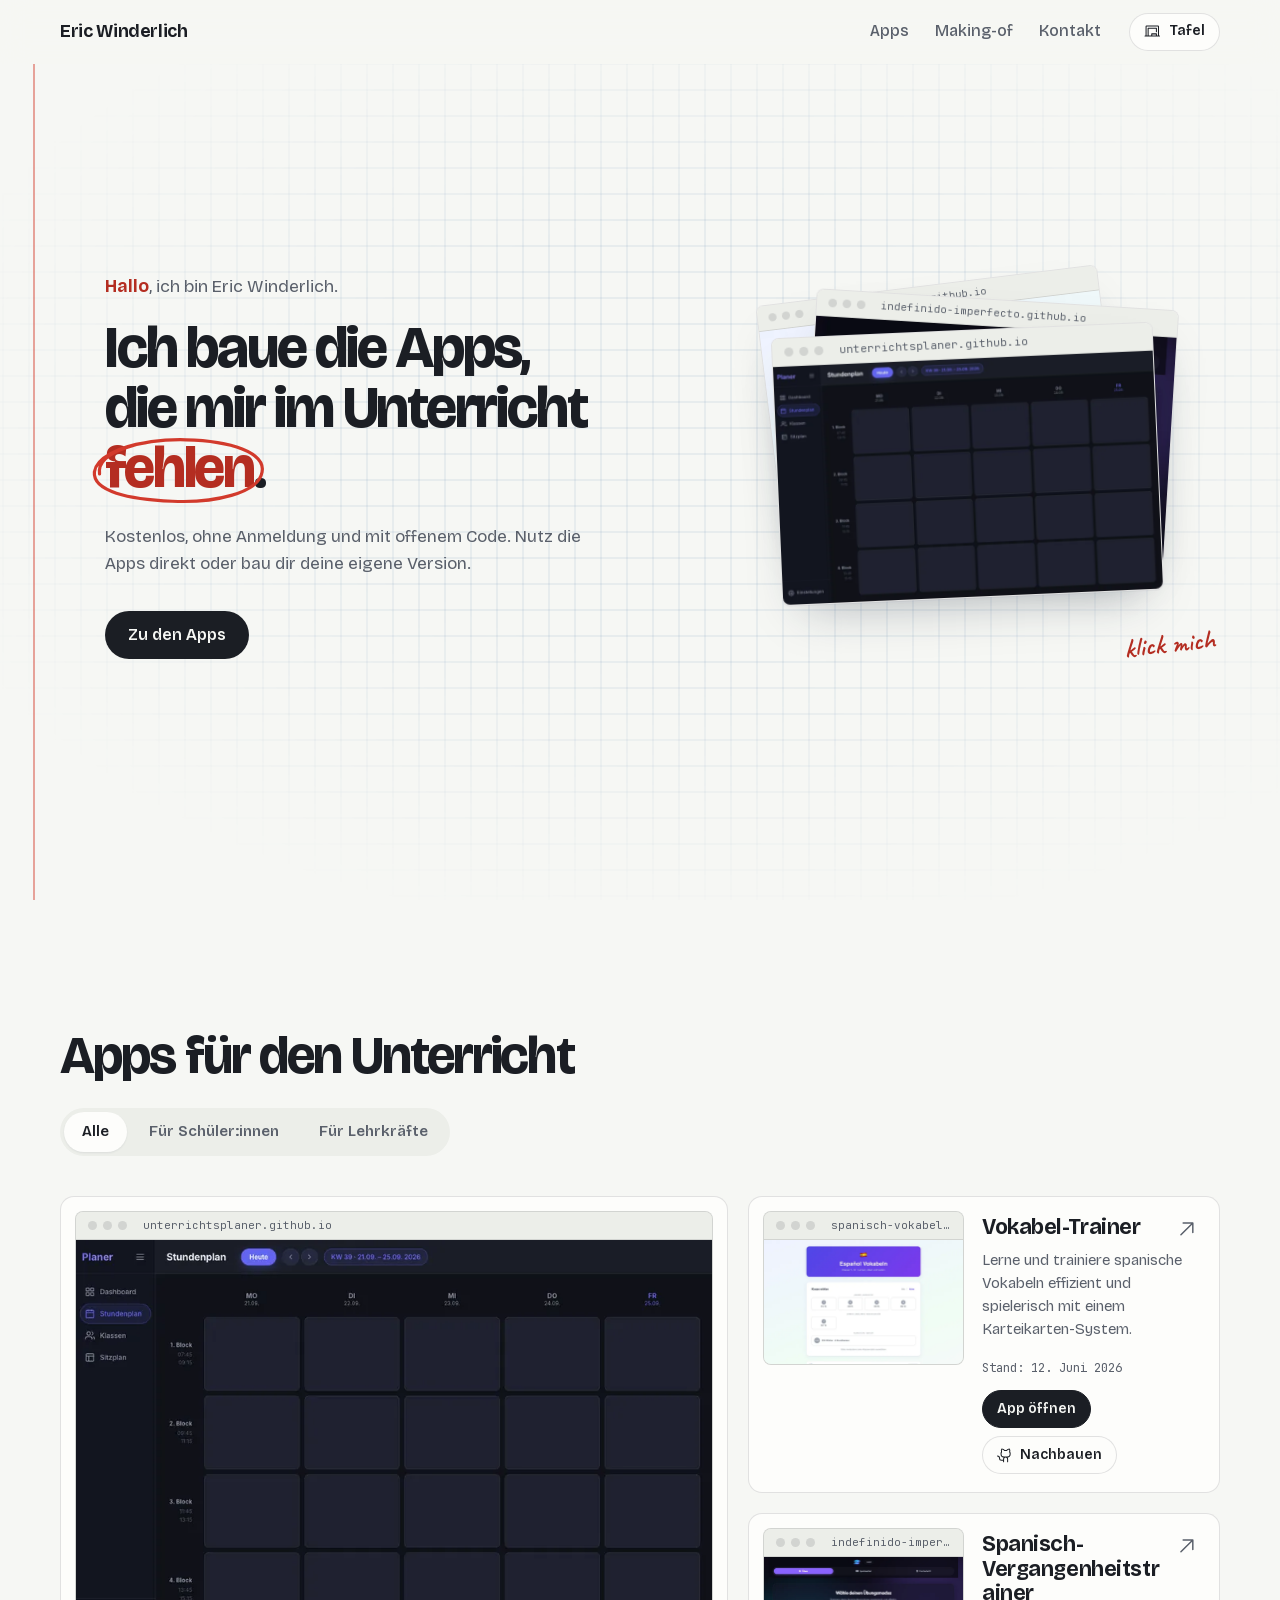
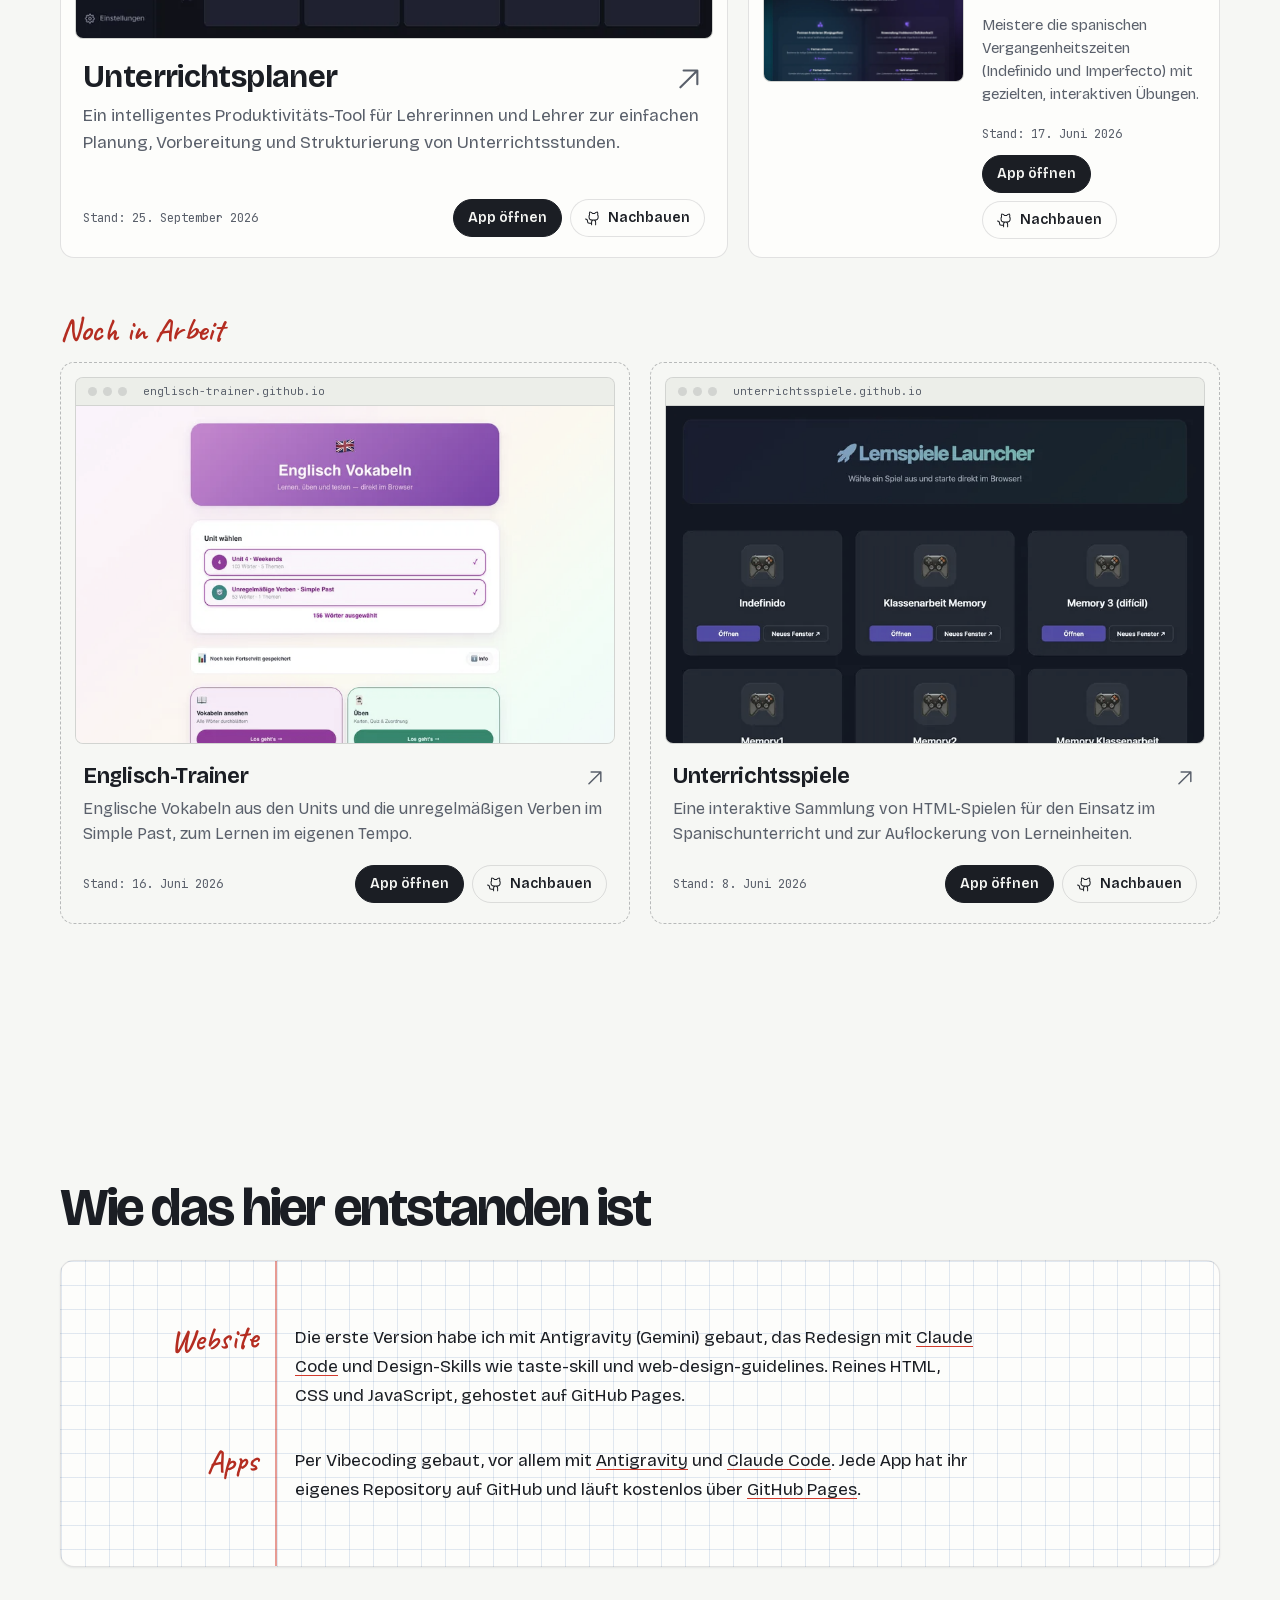
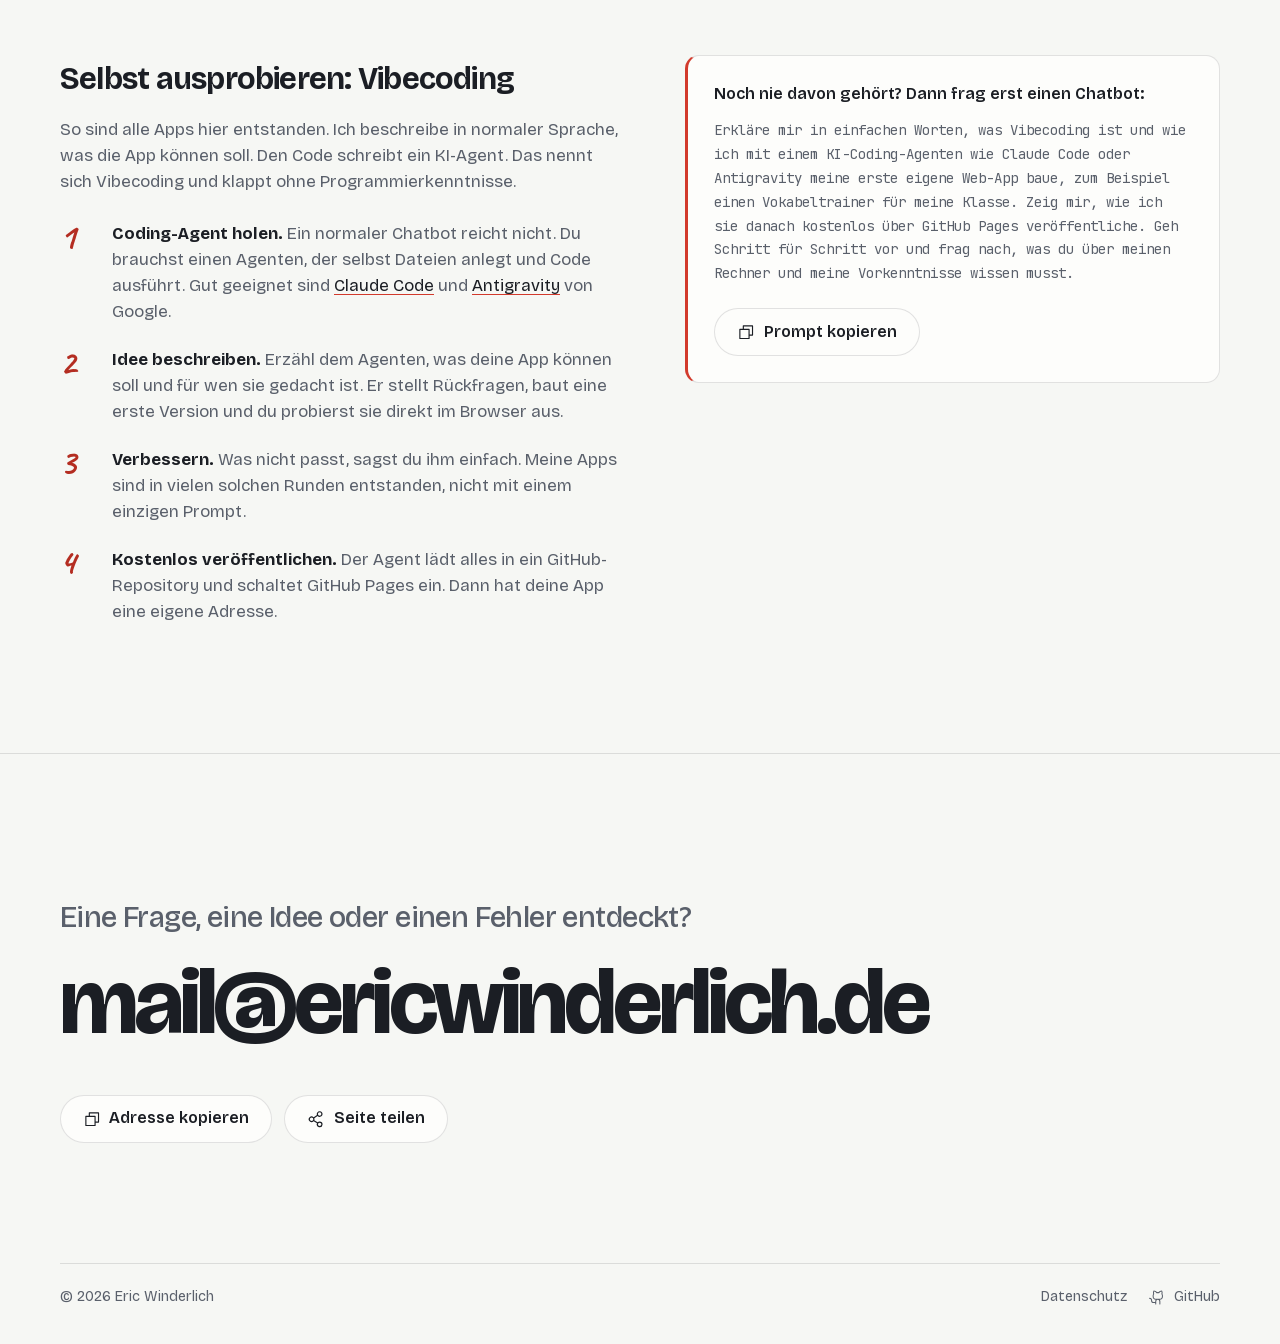
==== index.html @ 9c202d3d "Texte: Korrekturlesen aller Seiten (Bezüge, Satzbau, Präpositionen) Co-Authored-By: Claude Opus 5.5 " ====
<!DOCTYPE html>
<html lang="de">
<head>
  <meta charset="UTF-8">
  <meta name="viewport" content="width=device-width, initial-scale=1.0">
  <title>Eric Winderlich | Apps für den Unterricht</title>
  <meta name="description" content="Lern-Apps für Spanisch und Englisch sowie ein Unterrichtsplaner für Lehrkräfte. Kostenlos und Open Source.">
  <meta name="theme-color" content="#f6f7f4">
  <meta property="og:type" content="website">
  <meta property="og:url" content="https://www.ericwinderlich.de/">
  <meta property="og:title" content="Eric Winderlich | Apps für den Unterricht">
  <meta property="og:description" content="Lern-Apps für Spanisch und Englisch sowie ein Unterrichtsplaner für Lehrkräfte. Kostenlos und Open Source.">
  <meta property="og:image" content="https://www.ericwinderlich.de/img/og.png">
  <link rel="icon" href="/img/favicon.svg" type="image/svg+xml">

  <link rel="preload" href="/fonts/bricolage-grotesque.woff2" as="font" type="font/woff2" crossorigin>
  <link rel="stylesheet" href="/fonts/fonts.css">
  <link rel="stylesheet" href="/style.css?v=51">

  <script>
    // Theme vor dem ersten Rendern setzen, damit nichts aufblitzt
    (function () {
      document.documentElement.classList.add('js');
      var t = null;
      try { t = localStorage.getItem('theme'); } catch (e) {}
      if (t === 'light' || t === 'dark') document.documentElement.dataset.theme = t;
    })();
  </script>
</head>
<body data-page="home">
<svg xmlns="http://www.w3.org/2000/svg" style="display:none" aria-hidden="true">
  <symbol id="i-arrow-up-right" viewBox="0 0 256 256"><path d="M200,64V168a8,8,0,0,1-16,0V83.31L69.66,197.66a8,8,0,0,1-11.32-11.32L172.69,72H88a8,8,0,0,1,0-16H192A8,8,0,0,1,200,64Z"/></symbol>
  <symbol id="i-github-logo" viewBox="0 0 256 256"><path d="M208.31,75.68A59.78,59.78,0,0,0,202.93,28,8,8,0,0,0,196,24a59.75,59.75,0,0,0-48,24H124A59.75,59.75,0,0,0,76,24a8,8,0,0,0-6.93,4,59.78,59.78,0,0,0-5.38,47.68A58.14,58.14,0,0,0,56,104v8a56.06,56.06,0,0,0,48.44,55.47A39.8,39.8,0,0,0,96,192v8H72a24,24,0,0,1-24-24A40,40,0,0,0,8,136a8,8,0,0,0,0,16,24,24,0,0,1,24,24,40,40,0,0,0,40,40H96v16a8,8,0,0,0,16,0V192a24,24,0,0,1,48,0v40a8,8,0,0,0,16,0V192a39.8,39.8,0,0,0-8.44-24.53A56.06,56.06,0,0,0,216,112v-8A58.14,58.14,0,0,0,208.31,75.68ZM200,112a40,40,0,0,1-40,40H112a40,40,0,0,1-40-40v-8a41.74,41.74,0,0,1,6.9-22.48A8,8,0,0,0,80,73.83a43.81,43.81,0,0,1,.79-33.58,43.88,43.88,0,0,1,32.32,20.06A8,8,0,0,0,119.82,64h32.35a8,8,0,0,0,6.74-3.69,43.87,43.87,0,0,1,32.32-20.06A43.81,43.81,0,0,1,192,73.83a8.09,8.09,0,0,0,1,7.65A41.72,41.72,0,0,1,200,104Z"/></symbol>
  <symbol id="i-play" viewBox="0 0 256 256"><path d="M240,128a15.74,15.74,0,0,1-7.6,13.51L88.32,229.65a16,16,0,0,1-16.2.3A15.86,15.86,0,0,1,64,216.13V39.87a15.86,15.86,0,0,1,8.12-13.82,16,16,0,0,1,16.2.3L232.4,114.49A15.74,15.74,0,0,1,240,128Z"/></symbol>
  <symbol id="i-pause" viewBox="0 0 256 256"><path d="M216,48V208a16,16,0,0,1-16,16H160a16,16,0,0,1-16-16V48a16,16,0,0,1,16-16h40A16,16,0,0,1,216,48ZM96,32H56A16,16,0,0,0,40,48V208a16,16,0,0,0,16,16H96a16,16,0,0,0,16-16V48A16,16,0,0,0,96,32Z"/></symbol>
  <symbol id="i-skip-back" viewBox="0 0 256 256"><path d="M208,47.88V208.12a16,16,0,0,1-24.43,13.43L64,146.77V216a8,8,0,0,1-16,0V40a8,8,0,0,1,16,0v69.23L183.57,34.45A15.95,15.95,0,0,1,208,47.88Z"/></symbol>
  <symbol id="i-skip-forward" viewBox="0 0 256 256"><path d="M208,40V216a8,8,0,0,1-16,0V146.77L72.43,221.55A15.95,15.95,0,0,1,48,208.12V47.88A15.95,15.95,0,0,1,72.43,34.45L192,109.23V40a8,8,0,0,1,16,0Z"/></symbol>
  <symbol id="i-spotify-logo" viewBox="0 0 256 256"><path d="M128,24A104,104,0,1,0,232,128,104.11,104.11,0,0,0,128,24Zm0,192a88,88,0,1,1,88-88A88.1,88.1,0,0,1,128,216Zm31.07-46.26a8,8,0,0,1-10.81,3.33,42.79,42.79,0,0,0-40.52,0,8,8,0,0,1-7.48-14.14,59.33,59.33,0,0,1,55.48,0A8,8,0,0,1,159.07,169.74Zm32-56a8,8,0,0,1-10.83,3.29,110.62,110.62,0,0,0-104.46,0,8,8,0,0,1-7.54-14.12,126.67,126.67,0,0,1,119.54,0A8,8,0,0,1,191.06,113.76Zm-16,28a8,8,0,0,1-10.82,3.3,77,77,0,0,0-72.48,0,8,8,0,0,1-7.52-14.12,93,93,0,0,1,87.52,0A8,8,0,0,1,175.06,141.76Z"/></symbol>
  <symbol id="i-music-notes" viewBox="0 0 256 256"><path d="M212.92,17.69a8,8,0,0,0-6.86-1.45l-128,32A8,8,0,0,0,72,56V166.08A36,36,0,1,0,88,196V110.25l112-28v51.83A36,36,0,1,0,216,164V24A8,8,0,0,0,212.92,17.69ZM52,216a20,20,0,1,1,20-20A20,20,0,0,1,52,216ZM88,93.75V62.25l112-28v31.5ZM180,184a20,20,0,1,1,20-20A20,20,0,0,1,180,184Z"/></symbol>
  <symbol id="i-youtube-logo" viewBox="0 0 256 256"><path d="M164.44,121.34l-48-32A8,8,0,0,0,104,96v64a8,8,0,0,0,12.44,6.66l48-32a8,8,0,0,0,0-13.32ZM120,145.05V111l25.58,17ZM234.33,69.52a24,24,0,0,0-14.49-16.4C185.56,39.88,131,40,128,40s-57.56-.12-91.84,13.12a24,24,0,0,0-14.49,16.4C19.08,79.5,16,97.74,16,128s3.08,48.5,5.67,58.48a24,24,0,0,0,14.49,16.41C69,215.56,120.4,216,127.34,216h1.32c6.94,0,58.37-.44,91.18-13.11a24,24,0,0,0,14.49-16.41c2.59-10,5.67-28.22,5.67-58.48S236.92,79.5,234.33,69.52Zm-15.49,113a8,8,0,0,1-4.77,5.49c-31.65,12.22-85.48,12-86,12H128c-.54,0-54.33.2-86-12a8,8,0,0,1-4.77-5.49C34.8,173.39,32,156.57,32,128s2.8-45.39,5.16-54.47A8,8,0,0,1,41.93,68c30.52-11.79,81.66-12,85.85-12h.27c.54,0,54.38-.18,86,12a8,8,0,0,1,4.77,5.49C221.2,82.61,224,99.43,224,128S221.2,173.39,218.84,182.47Z"/></symbol>
  <symbol id="i-copy" viewBox="0 0 256 256"><path d="M216,32H88a8,8,0,0,0-8,8V80H40a8,8,0,0,0-8,8V216a8,8,0,0,0,8,8H168a8,8,0,0,0,8-8V176h40a8,8,0,0,0,8-8V40A8,8,0,0,0,216,32ZM160,208H48V96H160Zm48-48H176V88a8,8,0,0,0-8-8H96V48H208Z"/></symbol>
  <symbol id="i-share-network" viewBox="0 0 256 256"><path d="M176,160a39.89,39.89,0,0,0-28.62,12.09l-46.1-29.63a39.8,39.8,0,0,0,0-28.92l46.1-29.63a40,40,0,1,0-8.66-13.45l-46.1,29.63a40,40,0,1,0,0,55.82l46.1,29.63A40,40,0,1,0,176,160Zm0-128a24,24,0,1,1-24,24A24,24,0,0,1,176,32ZM64,152a24,24,0,1,1,24-24A24,24,0,0,1,64,152Zm112,72a24,24,0,1,1,24-24A24,24,0,0,1,176,224Z"/></symbol>
  <symbol id="i-envelope-simple" viewBox="0 0 256 256"><path d="M224,48H32a8,8,0,0,0-8,8V192a16,16,0,0,0,16,16H216a16,16,0,0,0,16-16V56A8,8,0,0,0,224,48ZM203.43,64,128,133.15,52.57,64ZM216,192H40V74.19l82.59,75.71a8,8,0,0,0,10.82,0L216,74.19V192Z"/></symbol>
  <symbol id="i-check" viewBox="0 0 256 256"><path d="M229.66,77.66l-128,128a8,8,0,0,1-11.32,0l-56-56a8,8,0,0,1,11.32-11.32L96,188.69,218.34,66.34a8,8,0,0,1,11.32,11.32Z"/></symbol>
  <symbol id="i-chalkboard" viewBox="0 0 256 256"><path d="M240,192h-8V56a16,16,0,0,0-16-16H40A16,16,0,0,0,24,56V192H16a8,8,0,0,0,0,16H240a8,8,0,0,0,0-16ZM40,56H216V192H200V168a8,8,0,0,0-8-8H120a8,8,0,0,0-8,8v24H72V88H184v48a8,8,0,0,0,16,0V80a8,8,0,0,0-8-8H64a8,8,0,0,0-8,8V192H40ZM184,192H128V176h56Z"/></symbol>
  <symbol id="i-notebook" viewBox="0 0 256 256"><path d="M184,112a8,8,0,0,1-8,8H112a8,8,0,0,1,0-16h64A8,8,0,0,1,184,112Zm-8,24H112a8,8,0,0,0,0,16h64a8,8,0,0,0,0-16Zm48-88V208a16,16,0,0,1-16,16H48a16,16,0,0,1-16-16V48A16,16,0,0,1,48,32H208A16,16,0,0,1,224,48ZM48,208H72V48H48Zm160,0V48H88V208H208Z"/></symbol>
  <symbol id="i-x" viewBox="0 0 256 256"><path d="M205.66,194.34a8,8,0,0,1-11.32,11.32L128,139.31,61.66,205.66a8,8,0,0,1-11.32-11.32L116.69,128,50.34,61.66A8,8,0,0,1,61.66,50.34L128,116.69l66.34-66.35a8,8,0,0,1,11.32,11.32L139.31,128Z"/></symbol>

  <symbol id="i-calendar-blank" viewBox="0 0 256 256"><path d="M208,32H184V24a8,8,0,0,0-16,0v8H88V24a8,8,0,0,0-16,0v8H48A16,16,0,0,0,32,48V208a16,16,0,0,0,16,16H208a16,16,0,0,0,16-16V48A16,16,0,0,0,208,32ZM72,48v8a8,8,0,0,0,16,0V48h80v8a8,8,0,0,0,16,0V48h24V80H48V48ZM208,208H48V96H208V208Z"/></symbol>
  <symbol id="i-chart-bar" viewBox="0 0 256 256"><path d="M224,200h-8V40a8,8,0,0,0-8-8H152a8,8,0,0,0-8,8V80H96a8,8,0,0,0-8,8v40H48a8,8,0,0,0-8,8v64H32a8,8,0,0,0,0,16H224a8,8,0,0,0,0-16ZM160,48h40V200H160ZM104,96h40V200H104ZM56,144H88v56H56Z"/></symbol>
  <symbol id="i-armchair" viewBox="0 0 256 256"><path d="M216,88.8V72a40,40,0,0,0-40-40H80A40,40,0,0,0,40,72V88.8a40,40,0,0,0,0,78.4V200a16,16,0,0,0,16,16H200a16,16,0,0,0,16-16V167.2a40,40,0,0,0,0-78.4ZM80,48h96a24,24,0,0,1,24,24V88.8A40.07,40.07,0,0,0,168,128H88A40.07,40.07,0,0,0,56,88.8V72A24,24,0,0,1,80,48ZM208.39,152H208a8,8,0,0,0-8,8v40H56V160a8,8,0,0,0-8-8h-.39A24,24,0,1,1,72,128v40a8,8,0,0,0,16,0V144h80v24a8,8,0,0,0,16,0V128a24,24,0,1,1,24.39,24Z"/></symbol>
  <symbol id="i-lock-key" viewBox="0 0 256 256"><path d="M128,112a28,28,0,0,0-8,54.83V184a8,8,0,0,0,16,0V166.83A28,28,0,0,0,128,112Zm0,40a12,12,0,1,1,12-12A12,12,0,0,1,128,152Zm80-72H176V56a48,48,0,0,0-96,0V80H48A16,16,0,0,0,32,96V208a16,16,0,0,0,16,16H208a16,16,0,0,0,16-16V96A16,16,0,0,0,208,80ZM96,56a32,32,0,0,1,64,0V80H96ZM208,208H48V96H208V208Z"/></symbol>
  <symbol id="i-book-open" viewBox="0 0 256 256"><path d="M232,48H160a40,40,0,0,0-32,16A40,40,0,0,0,96,48H24a8,8,0,0,0-8,8V200a8,8,0,0,0,8,8H96a24,24,0,0,1,24,24,8,8,0,0,0,16,0,24,24,0,0,1,24-24h72a8,8,0,0,0,8-8V56A8,8,0,0,0,232,48ZM96,192H32V64H96a24,24,0,0,1,24,24V200A39.81,39.81,0,0,0,96,192Zm128,0H160a39.81,39.81,0,0,0-24,8V88a24,24,0,0,1,24-24h64Z"/></symbol>
  <symbol id="i-cards" viewBox="0 0 256 256"><path d="M184,72H40A16,16,0,0,0,24,88V200a16,16,0,0,0,16,16H184a16,16,0,0,0,16-16V88A16,16,0,0,0,184,72Zm0,128H40V88H184V200ZM232,56V176a8,8,0,0,1-16,0V56H64a8,8,0,0,1,0-16H216A16,16,0,0,1,232,56Z"/></symbol>
  <symbol id="i-game-controller" viewBox="0 0 256 256"><path d="M176,112H152a8,8,0,0,1,0-16h24a8,8,0,0,1,0,16ZM104,96H96V88a8,8,0,0,0-16,0v8H72a8,8,0,0,0,0,16h8v8a8,8,0,0,0,16,0v-8h8a8,8,0,0,0,0-16ZM241.48,200.65a36,36,0,0,1-54.94,4.81c-.12-.12-.24-.24-.35-.37L146.48,160h-37L69.81,205.09l-.35.37A36.08,36.08,0,0,1,44,216,36,36,0,0,1,8.56,173.75a.68.68,0,0,1,0-.14L24.93,89.52A59.88,59.88,0,0,1,83.89,40H172a60.08,60.08,0,0,1,59,49.25c0,.06,0,.12,0,.18l16.37,84.17a.68.68,0,0,1,0,.14A35.74,35.74,0,0,1,241.48,200.65ZM172,144a44,44,0,0,0,0-88H83.89A43.9,43.9,0,0,0,40.68,92.37l0,.13L24.3,176.59A20,20,0,0,0,58,194.3l41.92-47.59a8,8,0,0,1,6-2.71Zm59.7,32.59-8.74-45A60,60,0,0,1,172,160h-4.2L198,194.31a20.09,20.09,0,0,0,17.46,5.39,20,20,0,0,0,16.23-23.11Z"/></symbol>
  <symbol id="i-printer" viewBox="0 0 256 256"><path d="M214.67,72H200V40a8,8,0,0,0-8-8H64a8,8,0,0,0-8,8V72H41.33C27.36,72,16,82.77,16,96v80a8,8,0,0,0,8,8H56v32a8,8,0,0,0,8,8H192a8,8,0,0,0,8-8V184h32a8,8,0,0,0,8-8V96C240,82.77,228.64,72,214.67,72ZM72,48H184V72H72ZM184,208H72V160H184Zm40-40H200V152a8,8,0,0,0-8-8H64a8,8,0,0,0-8,8v16H32V96c0-4.41,4.19-8,9.33-8H214.67c5.14,0,9.33,3.59,9.33,8Zm-24-52a12,12,0,1,1-12-12A12,12,0,0,1,200,116Z"/></symbol>
  <symbol id="i-pencil-simple" viewBox="0 0 256 256"><path d="M227.31,73.37,182.63,28.68a16,16,0,0,0-22.63,0L36.69,152A15.86,15.86,0,0,0,32,163.31V208a16,16,0,0,0,16,16H92.69A15.86,15.86,0,0,0,104,219.31L227.31,96a16,16,0,0,0,0-22.63ZM92.69,208H48V163.31l88-88L180.69,120ZM192,108.68,147.31,64l24-24L216,84.68Z"/></symbol>
  <symbol id="i-text-aa" viewBox="0 0 256 256"><path d="M87.24,52.59a8,8,0,0,0-14.48,0l-64,136a8,8,0,1,0,14.48,6.81L39.9,160h80.2l16.66,35.4a8,8,0,1,0,14.48-6.81ZM47.43,144,80,74.79,112.57,144ZM200,96c-12.76,0-22.73,3.47-29.63,10.32a8,8,0,0,0,11.26,11.36c3.8-3.77,10-5.68,18.37-5.68,13.23,0,24,9,24,20v3.22A42.76,42.76,0,0,0,200,128c-22.06,0-40,16.15-40,36s17.94,36,40,36a42.73,42.73,0,0,0,24-7.25,8,8,0,0,0,16-.75V132C240,112.15,222.06,96,200,96Zm0,88c-13.23,0-24-9-24-20s10.77-20,24-20,24,9,24,20S213.23,184,200,184Z"/></symbol>
  <symbol id="i-lightbulb" viewBox="0 0 256 256"><path d="M176,232a8,8,0,0,1-8,8H88a8,8,0,0,1,0-16h80A8,8,0,0,1,176,232Zm40-128a87.55,87.55,0,0,1-33.64,69.21A16.24,16.24,0,0,0,176,186v6a16,16,0,0,1-16,16H96a16,16,0,0,1-16-16v-6a16,16,0,0,0-6.23-12.66A87.59,87.59,0,0,1,40,104.49C39.74,56.83,78.26,17.14,125.88,16A88,88,0,0,1,216,104Zm-16,0a72,72,0,0,0-73.74-72c-39,.92-70.47,33.39-70.26,72.39a71.65,71.65,0,0,0,27.64,56.3A32,32,0,0,1,96,186v6h64v-6a32.15,32.15,0,0,1,12.47-25.35A71.65,71.65,0,0,0,200,104Zm-16.11-9.34a57.6,57.6,0,0,0-46.56-46.55,8,8,0,0,0-2.66,15.78c16.57,2.79,30.63,16.85,33.44,33.45A8,8,0,0,0,176,104a9,9,0,0,0,1.35-.11A8,8,0,0,0,183.89,94.66Z"/></symbol>
  <symbol id="i-note" viewBox="0 0 256 256"><path d="M88,96a8,8,0,0,1,8-8h64a8,8,0,0,1,0,16H96A8,8,0,0,1,88,96Zm8,40h64a8,8,0,0,0,0-16H96a8,8,0,0,0,0,16Zm32,16H96a8,8,0,0,0,0,16h32a8,8,0,0,0,0-16ZM224,48V156.69A15.86,15.86,0,0,1,219.31,168L168,219.31A15.86,15.86,0,0,1,156.69,224H48a16,16,0,0,1-16-16V48A16,16,0,0,1,48,32H208A16,16,0,0,1,224,48ZM48,208H152V160a8,8,0,0,1,8-8h48V48H48Zm120-40v28.7L196.69,168Z"/></symbol>
  <symbol id="i-arrows-clockwise" viewBox="0 0 256 256"><path d="M224,48V96a8,8,0,0,1-8,8H168a8,8,0,0,1,0-16h28.69L182.06,73.37a79.56,79.56,0,0,0-56.13-23.43h-.45A79.52,79.52,0,0,0,69.59,72.71,8,8,0,0,1,58.41,61.27a96,96,0,0,1,135,.79L208,76.69V48a8,8,0,0,1,16,0ZM186.41,183.29a80,80,0,0,1-112.47-.66L59.31,168H88a8,8,0,0,0,0-16H40a8,8,0,0,0-8,8v48a8,8,0,0,0,16,0V179.31l14.63,14.63A95.43,95.43,0,0,0,130,222.06h.53a95.36,95.36,0,0,0,67.07-27.33,8,8,0,0,0-11.18-11.44Z"/></symbol>
  <symbol id="i-puzzle-piece" viewBox="0 0 256 256"><path d="M220.27,158.54a8,8,0,0,0-7.7-.46,20,20,0,1,1,0-36.16A8,8,0,0,0,224,114.69V72a16,16,0,0,0-16-16H171.78a35.36,35.36,0,0,0,.22-4,36.11,36.11,0,0,0-11.36-26.24,36,36,0,0,0-60.55,23.62,36.56,36.56,0,0,0,.14,6.62H64A16,16,0,0,0,48,72v32.22a35.36,35.36,0,0,0-4-.22,36.12,36.12,0,0,0-26.24,11.36,35.7,35.7,0,0,0-9.69,27,36.08,36.08,0,0,0,33.31,33.6,35.68,35.68,0,0,0,6.62-.14V208a16,16,0,0,0,16,16H208a16,16,0,0,0,16-16V165.31A8,8,0,0,0,220.27,158.54ZM208,208H64V165.31a8,8,0,0,0-11.43-7.23,20,20,0,1,1,0-36.16A8,8,0,0,0,64,114.69V72h46.69a8,8,0,0,0,7.23-11.43,20,20,0,1,1,36.16,0A8,8,0,0,0,161.31,72H208v32.23a35.68,35.68,0,0,0-6.62-.14A36,36,0,0,0,204,176a35.36,35.36,0,0,0,4-.22Z"/></symbol>
  <symbol id="i-cursor-click" viewBox="0 0 256 256"><path d="M88,24V16a8,8,0,0,1,16,0v8a8,8,0,0,1-16,0ZM16,104h8a8,8,0,0,0,0-16H16a8,8,0,0,0,0,16ZM124.42,39.16a8,8,0,0,0,10.74-3.58l8-16a8,8,0,0,0-14.31-7.16l-8,16A8,8,0,0,0,124.42,39.16Zm-96,81.69-16,8a8,8,0,0,0,7.16,14.31l16-8a8,8,0,1,0-7.16-14.31ZM219.31,184a16,16,0,0,1,0,22.63l-12.68,12.68a16,16,0,0,1-22.63,0L132.7,168,115,214.09c0,.1-.08.21-.13.32a15.83,15.83,0,0,1-14.6,9.59l-.79,0a15.83,15.83,0,0,1-14.41-11L32.8,52.92A16,16,0,0,1,52.92,32.8L213,85.07a16,16,0,0,1,1.41,29.8l-.32.13L168,132.69ZM208,195.31,156.69,144h0a16,16,0,0,1,4.93-26l.32-.14,45.95-17.64L48,48l52.2,159.86,17.65-46c0-.11.08-.22.13-.33a16,16,0,0,1,11.69-9.34,16.72,16.72,0,0,1,3-.28,16,16,0,0,1,11.3,4.69L195.31,208Z"/></symbol>
  <symbol id="i-projector-screen" viewBox="0 0 256 256"><path d="M232,64V48a16,16,0,0,0-16-16H40A16,16,0,0,0,24,48V64A16,16,0,0,0,40,80v96H32a8,8,0,0,0,0,16h88v17.38a24,24,0,1,0,16,0V192h88a8,8,0,0,0,0-16h-8V80A16,16,0,0,0,232,64ZM128,240a8,8,0,1,1,8-8A8,8,0,0,1,128,240ZM40,48H216V64H40ZM200,176H56V80H200Z"/></symbol>
  <symbol id="i-folder-plus" viewBox="0 0 256 256"><path d="M216,72H131.31L104,44.69A15.86,15.86,0,0,0,92.69,40H40A16,16,0,0,0,24,56V200.62A15.4,15.4,0,0,0,39.38,216H216.89A15.13,15.13,0,0,0,232,200.89V88A16,16,0,0,0,216,72ZM92.69,56l16,16H40V56ZM216,200H40V88H216Zm-88-88a8,8,0,0,1,8,8v16h16a8,8,0,0,1,0,16H136v16a8,8,0,0,1-16,0V152H104a8,8,0,0,1,0-16h16V120A8,8,0,0,1,128,112Z"/></symbol>
  <symbol id="i-user-circle-dashed" viewBox="0 0 256 256"><path d="M96.26,37A8,8,0,0,1,102,27.29a104.11,104.11,0,0,1,52,0,8,8,0,0,1-2,15.75,8.15,8.15,0,0,1-2-.26,88,88,0,0,0-44,0A8,8,0,0,1,96.26,37ZM33.35,110a8,8,0,0,0,9.85-5.57,87.88,87.88,0,0,1,22-38.09A8,8,0,0,0,53.8,55.14a103.92,103.92,0,0,0-26,45A8,8,0,0,0,33.35,110ZM150,213.22a88,88,0,0,1-44,0,8,8,0,0,0-4,15.49,104.11,104.11,0,0,0,52,0,8,8,0,0,0-4-15.49Zm62.8-108.77a8,8,0,0,0,15.42-4.28,104,104,0,0,0-26-45,8,8,0,1,0-11.41,11.21A88.14,88.14,0,0,1,212.79,104.45Zm15.44,51.39a103.68,103.68,0,0,1-30.68,49.47A8,8,0,0,1,185.07,203a64,64,0,0,0-114.14,0,8,8,0,0,1-12.48,2.32,103.74,103.74,0,0,1-30.68-49.49,8,8,0,0,1,15.42-4.27,87.58,87.58,0,0,0,19,34.88,79.57,79.57,0,0,1,36.1-28.77,48,48,0,1,1,59.38,0,79.57,79.57,0,0,1,36.1,28.77,87.58,87.58,0,0,0,19-34.88,8,8,0,1,1,15.42,4.28ZM128,152a32,32,0,1,0-32-32A32,32,0,0,0,128,152Z"/></symbol>
  <symbol id="i-user-circle" viewBox="0 0 256 256"><path d="M128,24A104,104,0,1,0,232,128,104.11,104.11,0,0,0,128,24ZM74.08,197.5a64,64,0,0,1,107.84,0,87.83,87.83,0,0,1-107.84,0ZM96,120a32,32,0,1,1,32,32A32,32,0,0,1,96,120Zm97.76,66.41a79.66,79.66,0,0,0-36.06-28.75,48,48,0,1,0-59.4,0,79.66,79.66,0,0,0-36.06,28.75,88,88,0,1,1,131.52,0Z"/></symbol>
  <symbol id="i-eye-slash" viewBox="0 0 256 256"><path d="M53.92,34.62A8,8,0,1,0,42.08,45.38L61.32,66.55C25,88.84,9.38,123.2,8.69,124.76a8,8,0,0,0,0,6.5c.35.79,8.82,19.57,27.65,38.4C61.43,194.74,93.12,208,128,208a127.11,127.11,0,0,0,52.07-10.83l22,24.21a8,8,0,1,0,11.84-10.76Zm47.33,75.84,41.67,45.85a32,32,0,0,1-41.67-45.85ZM128,192c-30.78,0-57.67-11.19-79.93-33.25A133.16,133.16,0,0,1,25,128c4.69-8.79,19.66-33.39,47.35-49.38l18,19.75a48,48,0,0,0,63.66,70l14.73,16.2A112,112,0,0,1,128,192Zm6-95.43a8,8,0,0,1,3-15.72,48.16,48.16,0,0,1,38.77,42.64,8,8,0,0,1-7.22,8.71,6.39,6.39,0,0,1-.75,0,8,8,0,0,1-8-7.26A32.09,32.09,0,0,0,134,96.57Zm113.28,34.69c-.42.94-10.55,23.37-33.36,43.8a8,8,0,1,1-10.67-11.92A132.77,132.77,0,0,0,231.05,128a133.15,133.15,0,0,0-23.12-30.77C185.67,75.19,158.78,64,128,64a118.37,118.37,0,0,0-19.36,1.57A8,8,0,1,1,106,49.79,134,134,0,0,1,128,48c34.88,0,66.57,13.26,91.66,38.35,18.83,18.83,27.3,37.62,27.65,38.41A8,8,0,0,1,247.31,131.26Z"/></symbol>
  <symbol id="i-laptop" viewBox="0 0 256 256"><path d="M232,168h-8V72a24,24,0,0,0-24-24H56A24,24,0,0,0,32,72v96H24a8,8,0,0,0-8,8v16a24,24,0,0,0,24,24H216a24,24,0,0,0,24-24V176A8,8,0,0,0,232,168ZM48,72a8,8,0,0,1,8-8H200a8,8,0,0,1,8,8v96H48ZM224,192a8,8,0,0,1-8,8H40a8,8,0,0,1-8-8v-8H224ZM152,88a8,8,0,0,1-8,8H112a8,8,0,0,1,0-16h32A8,8,0,0,1,152,88Z"/></symbol>
  <symbol id="i-prohibit" viewBox="0 0 256 256"><path d="M128,24A104,104,0,1,0,232,128,104.11,104.11,0,0,0,128,24Zm88,104a87.56,87.56,0,0,1-20.41,56.28L71.72,60.4A88,88,0,0,1,216,128ZM40,128A87.56,87.56,0,0,1,60.41,71.72L184.28,195.6A88,88,0,0,1,40,128Z"/></symbol>
  <symbol id="i-play-circle" viewBox="0 0 256 256"><path d="M128,24A104,104,0,1,0,232,128,104.11,104.11,0,0,0,128,24Zm0,192a88,88,0,1,1,88-88A88.1,88.1,0,0,1,128,216Zm48.24-94.78-64-40A8,8,0,0,0,100,88v80a8,8,0,0,0,12.24,6.78l64-40a8,8,0,0,0,0-13.56ZM116,153.57V102.43L156.91,128Z"/></symbol>
  <symbol id="i-arrows-out" viewBox="0 0 256 256"><path d="M216,48V96a8,8,0,0,1-16,0V67.31l-42.34,42.35a8,8,0,0,1-11.32-11.32L188.69,56H160a8,8,0,0,1,0-16h48A8,8,0,0,1,216,48ZM98.34,146.34,56,188.69V160a8,8,0,0,0-16,0v48a8,8,0,0,0,8,8H96a8,8,0,0,0,0-16H67.31l42.35-42.34a8,8,0,0,0-11.32-11.32ZM208,152a8,8,0,0,0-8,8v28.69l-42.34-42.35a8,8,0,0,0-11.32,11.32L188.69,200H160a8,8,0,0,0,0,16h48a8,8,0,0,0,8-8V160A8,8,0,0,0,208,152ZM67.31,56H96a8,8,0,0,0,0-16H48a8,8,0,0,0-8,8V96a8,8,0,0,0,16,0V67.31l42.34,42.35a8,8,0,0,0,11.32-11.32Z"/></symbol>
  <symbol id="i-git-fork" viewBox="0 0 256 256"><path d="M224,64a32,32,0,1,0-40,31v17a8,8,0,0,1-8,8H80a8,8,0,0,1-8-8V95a32,32,0,1,0-16,0v17a24,24,0,0,0,24,24h40v25a32,32,0,1,0,16,0V136h40a24,24,0,0,0,24-24V95A32.06,32.06,0,0,0,224,64ZM48,64A16,16,0,1,1,64,80,16,16,0,0,1,48,64Zm96,128a16,16,0,1,1-16-16A16,16,0,0,1,144,192ZM192,80a16,16,0,1,1,16-16A16,16,0,0,1,192,80Z"/></symbol>
  <symbol id="i-sparkle" viewBox="0 0 256 256"><path d="M197.58,129.06,146,110l-19-51.62a15.92,15.92,0,0,0-29.88,0L78,110l-51.62,19a15.92,15.92,0,0,0,0,29.88L78,178l19,51.62a15.92,15.92,0,0,0,29.88,0L146,178l51.62-19a15.92,15.92,0,0,0,0-29.88ZM137,164.22a8,8,0,0,0-4.74,4.74L112,223.85,91.78,169A8,8,0,0,0,87,164.22L32.15,144,87,123.78A8,8,0,0,0,91.78,119L112,64.15,132.22,119a8,8,0,0,0,4.74,4.74L191.85,144ZM144,40a8,8,0,0,1,8-8h16V16a8,8,0,0,1,16,0V32h16a8,8,0,0,1,0,16H184V64a8,8,0,0,1-16,0V48H152A8,8,0,0,1,144,40ZM248,88a8,8,0,0,1-8,8h-8v8a8,8,0,0,1-16,0V96h-8a8,8,0,0,1,0-16h8V72a8,8,0,0,1,16,0v8h8A8,8,0,0,1,248,88Z"/></symbol>
</svg>

  <a class="skip-link" href="#apps">Zum Inhalt springen</a>

  <header class="nav" id="nav">
    <div class="nav-inner">
      <a class="nav-brand" href="#top" aria-label="Eric Winderlich, zum Seitenanfang">
        <span class="nav-brand-full" translate="no">Eric Winderlich</span>
        <span class="nav-brand-short" aria-hidden="true">EW</span>
      </a>
      <nav class="nav-links" aria-label="Hauptnavigation">
        <a href="#apps">Apps</a>
        <a class="nav-optional" href="#making-of">Making-of</a>
        <a href="#kontakt">Kontakt</a>
      </nav>
      <button class="theme-toggle" id="theme-toggle" type="button" aria-label="Tafel-Modus einschalten">
        <svg class="icon icon-board" aria-hidden="true"><use href="#i-chalkboard"/></svg>
        <svg class="icon icon-notebook" aria-hidden="true"><use href="#i-notebook"/></svg>
        <span class="theme-toggle-label">Tafel</span>
      </button>
    </div>
  </header>

  <main id="top">

    <!-- HERO -->
    <section class="hero" aria-labelledby="hero-title">
      <canvas class="hero-grid" id="hero-grid" aria-hidden="true"></canvas>
      <div class="hero-margin" aria-hidden="true"></div>

      <div class="container hero-inner">
        <div class="hero-copy">
          <p class="hero-hello"><span class="hello-word" id="hello-word">Hallo</span>, ich bin Eric Winderlich.</p>
          <h1 class="hero-title" id="hero-title">
            <span class="line"><span>Ich baue die Apps,</span></span>
            <span class="line"><span>die mir im Unterricht</span></span>
            <span class="line"><span><span class="circled">fehlen<svg class="pen-circle" viewBox="0 0 220 80" preserveAspectRatio="none" aria-hidden="true"><path pathLength="1" d="M18 44 C 14 20, 70 8, 118 9 C 170 10, 210 22, 206 42 C 202 64, 150 74, 102 72 C 52 70, 10 62, 12 42 C 14 28, 40 16, 72 12"/></svg></span>.</span></span>
          </h1>
          <p class="hero-sub">Kostenlos, ohne Anmeldung und mit offenem Code. Nutz die Apps direkt oder bau dir deine eigene Version.</p>
          <div class="hero-cta">
            <a class="btn btn-primary" href="#apps">Zu den Apps</a>
          </div>
        </div>

        <div class="hero-visual">
          <button class="stack" id="hero-stack" type="button" aria-label="Nächsten App-Screenshot nach vorne holen">
            <span class="stack-card" data-pos="0">
              <span class="frame-bar" aria-hidden="true"><i></i><i></i><i></i><span>unterrichtsplaner.github.io</span></span>
              <img src="/img/apps/unterrichtsplaner-800.webp" srcset="/img/apps/unterrichtsplaner-800.webp 800w, /img/apps/unterrichtsplaner.webp 1280w" sizes="(max-width: 960px) 90vw, 560px" fetchpriority="high" width="1280" height="800" alt="Screenshot des Unterrichtsplaners mit Wochen-Stundenplan">
            </span>
            <span class="stack-card" data-pos="1">
              <span class="frame-bar" aria-hidden="true"><i></i><i></i><i></i><span>indefinido-imperfecto.github.io</span></span>
              <img src="/img/apps/vergangenheitstrainer-spanisch-800.webp" srcset="/img/apps/vergangenheitstrainer-spanisch-800.webp 800w, /img/apps/vergangenheitstrainer-spanisch.webp 1280w" sizes="(max-width: 960px) 90vw, 560px" width="1280" height="800" alt="Screenshot des Spanisch-Vergangenheitstrainers mit Übungsmodi">
            </span>
            <span class="stack-card" data-pos="2">
              <span class="frame-bar" aria-hidden="true"><i></i><i></i><i></i><span>spanisch-vokabeln.github.io</span></span>
              <img src="/img/apps/vokabeltrainer-800.webp" srcset="/img/apps/vokabeltrainer-800.webp 800w, /img/apps/vokabeltrainer.webp 1280w" sizes="(max-width: 960px) 90vw, 560px" width="1280" height="800" alt="Screenshot des Spanisch-Vokabeltrainers mit Auswahl der Klassenstufe">
            </span>
          </button>
          <p class="stack-note" aria-hidden="true">klick mich</p>
        </div>
      </div>
    </section>

    <!-- APPS -->
    <section class="apps" id="apps" aria-labelledby="apps-title">
      <div class="container">
        <h2 class="section-title reveal" id="apps-title">Apps für den Unterricht</h2>
        <div class="tabs reveal" role="tablist" aria-label="Apps filtern">
          <button class="tab" role="tab" aria-controls="apps-grid" aria-selected="true" data-audience="all">Alle</button>
          <button class="tab" role="tab" aria-controls="apps-grid" aria-selected="false" data-audience="schueler"><span class="tab-long">Für </span>Schüler:innen</button>
          <button class="tab" role="tab" aria-controls="apps-grid" aria-selected="false" data-audience="lehrkraefte"><span class="tab-long">Für </span>Lehrkräfte</button>
        </div>

        <div class="bento" id="apps-grid" role="tabpanel" aria-live="polite" aria-busy="true">
          <div class="app-card skeleton slot-feature"></div>
          <div class="app-card skeleton slot-side"></div>
          <div class="app-card skeleton slot-side"></div>
        </div>
      </div>
    </section>

    <!-- MAKING-OF -->
    <section class="making" id="making-of" aria-labelledby="making-title">
      <div class="container">
        <h2 class="section-title reveal" id="making-title">Wie das hier entstanden ist</h2>

        <div class="page reveal">
          <div class="page-row">
            <p class="page-margin">Website</p>
            <p>Die erste Version habe ich mit Antigravity (Gemini) gebaut, das Redesign mit <a href="https://code.claude.com/docs/de/desktop" target="_blank" rel="noopener">Claude Code</a> und Design-Skills wie taste-skill und web-design-guidelines. Reines HTML, CSS und JavaScript, gehostet auf GitHub Pages.</p>
          </div>
          <div class="page-row">
            <p class="page-margin">Apps</p>
            <p>Per Vibecoding gebaut, vor allem mit <a href="https://antigravity.google/" target="_blank" rel="noopener">Antigravity</a> und <a href="https://code.claude.com/docs/de/desktop" target="_blank" rel="noopener">Claude Code</a>. Jede App hat ihr eigenes Repository auf GitHub und läuft kostenlos über <a href="https://pages.github.com/" target="_blank" rel="noopener">GitHub Pages</a>.</p>
          </div>
        </div>

        <div class="diy">
          <div class="diy-steps reveal">
            <h3>Selbst ausprobieren: Vibecoding</h3>
            <p class="diy-lead">So sind alle Apps hier entstanden. Ich beschreibe in normaler Sprache, was die App können soll. Den Code schreibt ein KI-Agent. Das nennt sich Vibecoding und klappt ohne Programmierkenntnisse.</p>
            <ol>
              <li><span><strong>Coding-Agent holen.</strong> Ein normaler Chatbot reicht nicht. Du brauchst einen Agenten, der selbst Dateien anlegt und Code ausführt. Gut geeignet sind <a href="https://code.claude.com/docs/de/desktop" target="_blank" rel="noopener">Claude Code</a> und <a href="https://antigravity.google/" target="_blank" rel="noopener">Antigravity</a> von Google.</span></li>
              <li><span><strong>Idee beschreiben.</strong> Erzähl dem Agenten, was deine App können soll und für wen sie gedacht ist. Er stellt Rückfragen, baut eine erste Version und du probierst sie direkt im Browser aus.</span></li>
              <li><span><strong>Verbessern.</strong> Was nicht passt, sagst du ihm einfach. Meine Apps sind in vielen solchen Runden entstanden, nicht mit einem einzigen Prompt.</span></li>
              <li><span><strong>Kostenlos veröffentlichen.</strong> Der Agent lädt alles in ein GitHub-Repository und schaltet GitHub Pages ein. Dann hat deine App eine eigene Adresse.</span></li>
            </ol>
          </div>
          <div class="prompt reveal">
            <p class="prompt-label">Noch nie davon gehört? Dann frag erst einen Chatbot:</p>
            <p class="prompt-text" id="prompt-text">Erkläre mir in einfachen Worten, was Vibecoding ist und wie ich mit einem KI-Coding-Agenten wie Claude Code oder Antigravity meine erste eigene Web-App baue, zum Beispiel einen Vokabeltrainer für meine Klasse. Zeig mir, wie ich sie danach kostenlos über GitHub Pages veröffentliche. Geh Schritt für Schritt vor und frag nach, was du über meinen Rechner und meine Vorkenntnisse wissen musst.</p>
            <button class="btn btn-secondary" id="prompt-copy" type="button">
              <svg class="icon" aria-hidden="true"><use href="#i-copy"/></svg>
              Prompt kopieren
            </button>
          </div>
        </div>
      </div>
    </section>
  </main>

  <!-- KONTAKT -->
  <footer class="contact" id="kontakt" aria-labelledby="contact-title">
    <div class="container">
      <h2 class="contact-title reveal" id="contact-title">Eine Frage, eine Idee oder einen Fehler entdeckt?</h2>
      <a class="contact-mail reveal" translate="no" href="mailto:mail@ericwinderlich.de">mail@ericwinderlich.de</a>
      <div class="contact-actions reveal">
        <button class="btn btn-secondary" id="mail-copy" type="button">
          <svg class="icon" aria-hidden="true"><use href="#i-copy"/></svg>
          Adresse kopieren
        </button>
        <button class="btn btn-secondary" id="share-btn" type="button">
          <svg class="icon" aria-hidden="true"><use href="#i-share-network"/></svg>
          Seite teilen
        </button>
      </div>

      <div class="footer-bottom">
        <span>© 2026 Eric Winderlich</span>
        <nav class="footer-links" aria-label="Rechtliches und Links">
          <a class="footer-link" href="/datenschutz.html">Datenschutz</a>
          <a class="footer-link" href="https://github.com/ericwinderlich" target="_blank" rel="noopener">
            <svg class="icon" aria-hidden="true"><use href="#i-github-logo"/></svg>
            GitHub
          </a>
        </nav>
      </div>
    </div>
  </footer>

  <div class="toast" id="toast" role="status" aria-live="polite"></div>

  <script src="/app.js?v=51"></script>
</body>
</html>
---- fonts/fonts.css ----
/* Selbst gehostet (latin), keine Verbindung zu Google */
@font-face {
  font-family: 'Bricolage Grotesque';
  font-style: normal;
  font-weight: 200 800;
  font-stretch: 100%;
  font-display: swap;
  src: url(bricolage-grotesque.woff2) format('woff2');
  unicode-range: U+0000-00FF, U+0131, U+0152-0153, U+02BB-02BC, U+02C6, U+02DA, U+02DC, U+0304, U+0308, U+0329, U+2000-206F, U+20AC, U+2122, U+2191, U+2193, U+2212, U+2215, U+FEFF, U+FFFD;
}
@font-face {
  font-family: 'Caveat';
  font-style: normal;
  font-weight: 500 700;
  font-display: swap;
  src: url(caveat.woff2) format('woff2');
  unicode-range: U+0000-00FF, U+0131, U+0152-0153, U+02BB-02BC, U+02C6, U+02DA, U+02DC, U+0304, U+0308, U+0329, U+2000-206F, U+20AC, U+2122, U+2191, U+2193, U+2212, U+2215, U+FEFF, U+FFFD;
}
@font-face {
  font-family: 'JetBrains Mono';
  font-style: normal;
  font-weight: 400 600;
  font-display: swap;
  src: url(jetbrains-mono.woff2) format('woff2');
  unicode-range: U+0000-00FF, U+0131, U+0152-0153, U+02BB-02BC, U+02C6, U+02DA, U+02DC, U+0304, U+0308, U+0329, U+2000-206F, U+20AC, U+2122, U+2191, U+2193, U+2212, U+2215, U+FEFF, U+FFFD;
}
---- style.css ----
/* ==========================================================================
   Heft & Rotstift
   Helles Heftpapier mit Korrekturrot als einzigem Akzent.
   Dunkle Variante: Tafel. Beide über dieselben Tokens.

   Formensprache: Karten 14px, Bildrahmen 8px, Buttons und Tabs rund (pill).
   Ebenen (z-index): Inhalt 1-3, Navigation 50, Toast 100.
   ========================================================================== */

:root {
  --bg: #f6f7f4;
  --surface: #fdfdfb;
  --surface-2: #eceee9;
  --ink: #1b1e24;
  --muted: #5a606b;
  --line: rgba(27, 30, 36, 0.12);
  --grid: rgba(64, 110, 170, 0.15);
  --red: #d23a2c;
  --red-ink: #b42d21;
  --on-red: #fdfdfb;
  --vinyl-a: #17191d;
  --vinyl-b: #22252b;
  --shadow: 0 1px 0 rgba(27, 40, 60, 0.04), 0 24px 48px -24px rgba(27, 40, 60, 0.35);
  --shadow-sm: 0 1px 2px rgba(27, 40, 60, 0.08);

  --radius-card: 14px;
  --radius-frame: 8px;
  --font: 'Bricolage Grotesque', ui-sans-serif, system-ui, sans-serif;
  --mono: 'JetBrains Mono', ui-monospace, 'SF Mono', monospace;
  --hand: 'Caveat', 'Bradley Hand', cursive;
  --ease: cubic-bezier(0.16, 1, 0.3, 1);
  --nav-h: 64px;

  color-scheme: light;
}

/* Tafel-Modus: folgt dem System, außer der Nutzer hat umgeschaltet */
@media (prefers-color-scheme: dark) {
  :root:not([data-theme="light"]) {
    --bg: #1f2b26;
    --surface: #25342e;
    --surface-2: #1a2520;
    --ink: #e8ece6;
    --muted: #a4b1aa;
    --line: rgba(232, 236, 230, 0.13);
    --grid: rgba(232, 236, 230, 0.07);
    --red: #ff8b76;
    --red-ink: #ff9d8b;
    --on-red: #1f2b26;
    --shadow: 0 1px 0 rgba(0, 0, 0, 0.2), 0 24px 48px -24px rgba(5, 12, 9, 0.7);
    --shadow-sm: 0 1px 2px rgba(5, 12, 9, 0.4);
    color-scheme: dark;
  }
}
:root[data-theme="dark"] {
  --bg: #1f2b26;
  --surface: #25342e;
  --surface-2: #1a2520;
  --ink: #e8ece6;
  --muted: #a4b1aa;
  --line: rgba(232, 236, 230, 0.13);
  --grid: rgba(232, 236, 230, 0.07);
  --red: #ff8b76;
  --red-ink: #ff9d8b;
  --on-red: #1f2b26;
  --shadow: 0 1px 0 rgba(0, 0, 0, 0.2), 0 24px 48px -24px rgba(5, 12, 9, 0.7);
  --shadow-sm: 0 1px 2px rgba(5, 12, 9, 0.4);
  color-scheme: dark;
}

/* ---------- Basis ---------- */

*, *::before, *::after { box-sizing: border-box; }

html {
  scroll-behavior: smooth;
  scroll-padding-top: calc(var(--nav-h) + 16px);
  -webkit-text-size-adjust: 100%;
}

body {
  margin: 0;
  background: var(--bg);
  color: var(--ink);
  font-family: var(--font);
  font-size: 1rem;
  line-height: 1.55;
  -webkit-font-smoothing: antialiased;
  text-rendering: optimizeLegibility;
  transition: background-color 0.4s ease, color 0.4s ease;
}

img { max-width: 100%; display: block; }
a { color: inherit; }
button { font: inherit; color: inherit; }
a, button { touch-action: manipulation; -webkit-tap-highlight-color: transparent; }
h1, h2, h3 { text-wrap: balance; }
p { text-wrap: pretty; }

:focus-visible {
  outline: 2px solid var(--red);
  outline-offset: 3px;
  border-radius: 6px;
}

.container {
  width: 100%;
  max-width: 1240px;
  margin-inline: auto;
  padding-inline: clamp(16px, 4vw, 40px);
}

.icon {
  width: 1.15em;
  height: 1.15em;
  fill: currentColor;
  flex-shrink: 0;
}

.skip-link {
  position: absolute;
  left: 16px;
  top: -60px;
  z-index: 100;
  padding: 10px 16px;
  border-radius: 999px;
  background: var(--ink);
  color: var(--bg);
  font-weight: 600;
  text-decoration: none;
  transition: top 0.2s;
}
.skip-link:focus { top: 12px; }

/* ---------- Buttons ---------- */

.btn {
  display: inline-flex;
  align-items: center;
  gap: 8px;
  height: 48px;
  padding: 0 22px;
  border-radius: 999px;
  border: 1px solid transparent;
  font-weight: 600;
  font-size: 1rem;
  white-space: nowrap;
  text-decoration: none;
  cursor: pointer;
  transition: transform 0.2s var(--ease), background-color 0.25s, border-color 0.25s, color 0.25s;
}
.btn:active { transform: translateY(1px) scale(0.98); }

.btn-primary { background: var(--ink); color: var(--bg); }
.btn-primary:hover { background: var(--red); color: var(--on-red); }

.btn-secondary {
  background: var(--surface);
  border-color: var(--line);
  color: var(--ink);
}
.btn-secondary:hover { border-color: var(--ink); }

.btn-text {
  display: inline-flex;
  align-items: center;
  gap: 8px;
  font-weight: 600;
  text-decoration: none;
  padding: 12px 4px;
  transition: color 0.2s;
}
.btn-text:hover { color: var(--red-ink); }

/* ---------- Navigation ---------- */

.nav {
  position: sticky;
  top: 0;
  z-index: 50;
  height: var(--nav-h);
  background: color-mix(in srgb, var(--bg) 84%, transparent);
  -webkit-backdrop-filter: blur(14px) saturate(1.4);
  backdrop-filter: blur(14px) saturate(1.4);
  border-bottom: 1px solid transparent;
  transition: border-color 0.3s, background-color 0.4s;
}
.nav.scrolled { border-bottom-color: var(--line); }

.nav-inner {
  height: 100%;
  max-width: 1240px;
  margin-inline: auto;
  padding-inline: clamp(16px, 4vw, 40px);
  display: flex;
  align-items: center;
  gap: 16px;
}

.nav-brand {
  font-weight: 700;
  font-size: 1.1rem;
  letter-spacing: -0.02em;
  text-decoration: none;
  margin-right: auto;
}
.nav-brand-short { display: none; }

.nav-links { display: flex; gap: 2px; }
.nav-links a {
  white-space: nowrap;
  padding: 8px 12px;
  border-radius: 999px;
  color: var(--muted);
  font-weight: 500;
  text-decoration: none;
  transition: color 0.2s;
}
.nav-links a:hover { color: var(--ink); }
.nav-links a[aria-current="true"] {
  color: var(--ink);
  text-decoration: underline 2px var(--red);
  text-underline-offset: 7px;
}

.theme-toggle {
  display: inline-flex;
  align-items: center;
  gap: 8px;
  height: 38px;
  padding: 0 14px;
  border-radius: 999px;
  border: 1px solid var(--line);
  background: var(--surface);
  font-weight: 600;
  font-size: 0.9rem;
  cursor: pointer;
  transition: border-color 0.2s, transform 0.2s var(--ease);
}
.theme-toggle:hover { border-color: var(--ink); }
.theme-toggle:active { transform: scale(0.97); }
.theme-toggle .icon-notebook { display: none; }
.is-dark .theme-toggle .icon-board { display: none; }
.is-dark .theme-toggle .icon-notebook { display: block; }

/* ---------- Hero ---------- */

.hero {
  position: relative;
  min-height: min(calc(100dvh - var(--nav-h)), 880px);
  display: grid;
  align-items: center;
  padding-block: 40px 72px;
  overflow: hidden;
}

.hero-grid {
  position: absolute;
  inset: 0;
  width: 100%;
  height: 100%;
  -webkit-mask-image: radial-gradient(ellipse 80% 75% at 55% 45%, #000 35%, transparent 80%);
  mask-image: radial-gradient(ellipse 80% 75% at 55% 45%, #000 35%, transparent 80%);
}

/* Rand-Linie wie im Schulheft */
.hero-margin {
  position: absolute;
  top: 0;
  bottom: 0;
  left: clamp(8px, 2.6vw, 44px);
  width: 2px;
  background: var(--red);
  opacity: 0.45;
}

.hero-inner {
  position: relative;
  z-index: 1;
  display: grid;
  grid-template-columns: minmax(0, 1.2fr) minmax(0, 1fr);
  gap: clamp(32px, 5vw, 72px);
  align-items: center;
}

.hero-hello {
  margin: 0 0 18px;
  font-size: 1.1rem;
  color: var(--muted);
}
.hello-word {
  display: inline-block;
  color: var(--red-ink);
  font-weight: 700;
  transition: opacity 0.3s, transform 0.3s var(--ease);
}
.hello-word.out { opacity: 0; transform: translateY(-40%); }

.hero-title {
  margin: 0 0 26px;
  font-size: clamp(2.4rem, 4.6vw, 4.4rem);
  line-height: 1.02;
  letter-spacing: -0.038em;
  font-weight: 750;
  font-variation-settings: "opsz" 96;
}
.hero-title .line {
  display: block;
  overflow: hidden;
  padding-bottom: 0.08em;
  margin-bottom: -0.08em;
}
.hero-title .line > span { display: inline-block; }
.hero-title .line:last-child { overflow: visible; }

.circled {
  position: relative;
  display: inline-block;
  color: var(--red-ink);
}
.pen-circle {
  position: absolute;
  left: -14%;
  top: -12%;
  width: 128%;
  height: 130%;
  overflow: visible;
  pointer-events: none;
}
.pen-circle path {
  fill: none;
  stroke: var(--red);
  stroke-width: 3.2;
  stroke-linecap: round;
  vector-effect: non-scaling-stroke;
  stroke-dasharray: 1;
  stroke-dashoffset: 0;
}

.hero-sub {
  margin: 0;
  max-width: 44ch;
  font-size: clamp(1.05rem, 1.35vw, 1.22rem);
  line-height: 1.55;
  color: var(--muted);
}

.hero-cta {
  display: flex;
  flex-wrap: wrap;
  align-items: center;
  gap: 12px 24px;
  margin-top: 34px;
}

/* Screenshot-Stapel */
/* Der Stapel bleibt in seiner Spalte, damit rechts immer etwas Rand bleibt */
.hero-visual { position: relative; padding-bottom: 1rem; }

.stack {
  position: relative;
  display: block;
  width: 100%;
  aspect-ratio: 16 / 12.5;
  padding: 0;
  border: 0;
  background: none;
  cursor: pointer;
  border-radius: var(--radius-card);
}

.stack-card {
  display: block;
  position: absolute;
  top: 0;
  left: 0;
  width: 80%;
  margin: 0;
  border-radius: var(--radius-frame);
  overflow: hidden;
  background: var(--surface);
  border: 1px solid var(--line);
  box-shadow: var(--shadow);
  transition: transform 0.8s var(--ease);
  will-change: transform;
}
.stack-card[data-pos="0"] { z-index: 3; transform: translate(9%, 22%) rotate(-2.5deg); }
.stack-card[data-pos="1"] { z-index: 2; transform: translate(15%, 8%) rotate(3.5deg) scale(0.95); }
.stack-card[data-pos="2"] { z-index: 1; transform: translate(2%, 0) rotate(-7deg) scale(0.9); }

.stack:hover .stack-card[data-pos="0"] { transform: translate(8%, 25%) rotate(-3.5deg); }
.stack:hover .stack-card[data-pos="1"] { transform: translate(19%, 6%) rotate(6deg) scale(0.95); }
.stack:hover .stack-card[data-pos="2"] { transform: translate(-2%, -2%) rotate(-10deg) scale(0.9); }

.frame-bar {
  display: flex;
  align-items: center;
  gap: 6px;
  height: 28px;
  padding: 0 12px;
  background: var(--surface-2);
  border-bottom: 1px solid var(--line);
  font-family: var(--mono);
  font-size: 0.68rem;
  color: var(--muted);
  white-space: nowrap;
  overflow: hidden;
}
.frame-bar i {
  width: 9px;
  height: 9px;
  border-radius: 50%;
  background: var(--line);
  flex-shrink: 0;
}
.frame-bar span { margin-left: 10px; overflow: hidden; text-overflow: ellipsis; }
.stack-card img { width: 100%; height: auto; }

.stack-note {
  position: absolute;
  right: 4px;
  bottom: 2%;
  margin: 0;
  font-family: var(--hand);
  font-size: 1.7rem;
  font-weight: 600;
  line-height: 1;
  color: var(--red-ink);
  transform: rotate(-6deg);
  transform-origin: right bottom;
  pointer-events: none;
}

/* ---------- Abschnitte allgemein ---------- */

.apps, .making { padding-block: clamp(80px, 10vw, 140px); }

.section-title {
  margin: 0 0 24px;
  font-size: clamp(2.1rem, 4.2vw, 3.5rem);
  line-height: 1.04;
  letter-spacing: -0.035em;
  font-weight: 720;
  font-variation-settings: "opsz" 96;
}

/* ---------- Apps ---------- */

.tabs {
  display: inline-flex;
  gap: 4px;
  max-width: 100%;
  padding: 4px;
  margin-bottom: 40px;
  border-radius: 999px;
  background: var(--surface-2);
  overflow-x: auto;
  scrollbar-width: none;
}
.tabs::-webkit-scrollbar { display: none; }

.tab {
  height: 40px;
  padding: 0 18px;
  border: 0;
  border-radius: 999px;
  background: transparent;
  color: var(--muted);
  font-weight: 600;
  font-size: 0.95rem;
  white-space: nowrap;
  cursor: pointer;
  transition: background-color 0.25s, color 0.25s;
}
.tab:hover { color: var(--ink); }
.tab[aria-selected="true"] {
  background: var(--surface);
  color: var(--ink);
  box-shadow: var(--shadow-sm);
}

.bento {
  display: grid;
  grid-template-columns: repeat(12, minmax(0, 1fr));
  gap: 20px;
}

.slot-feature { grid-column: span 7; grid-row: span 2; }
.slot-side    { grid-column: span 5; }
.slot-wide    { grid-column: span 12; }
.slot-major   { grid-column: span 7; }
.slot-minor   { grid-column: span 5; }
.slot-half    { grid-column: span 6; }

.app-card {
  position: relative;
  display: flex;
  flex-direction: column;
  gap: 18px;
  padding: 14px;
  background: var(--surface);
  border: 1px solid var(--line);
  border-radius: var(--radius-card);
  transition: transform 0.45s var(--ease), border-color 0.3s;
  isolation: isolate;
}
.app-card::before {
  content: "";
  position: absolute;
  inset: 0;
  z-index: -1;
  border-radius: inherit;
  box-shadow: var(--shadow);
  opacity: 0;
  transition: opacity 0.45s var(--ease);
  pointer-events: none;
}
.app-card:hover {
  transform: translateY(-4px);
  border-color: color-mix(in srgb, var(--ink) 22%, transparent);
}
.app-card:hover::before { opacity: 1; }
.app-card:has(.app-link:focus-visible) {
  outline: 2px solid var(--red);
  outline-offset: 3px;
}

.app-shot {
  margin: 0;
  border-radius: var(--radius-frame);
  overflow: hidden;
  border: 1px solid var(--line);
  background: var(--surface-2);
}
.app-shot img {
  width: 100%;
  height: auto;
  aspect-ratio: 16 / 10;
  object-fit: cover;
  object-position: top left;
  transition: transform 1.2s var(--ease);
}
.app-card:hover .app-shot img { transform: scale(1.035); }

.app-body {
  display: flex;
  flex-direction: column;
  flex: 1;
  padding: 2px 8px 6px;
}

.app-title {
  display: flex;
  align-items: flex-start;
  justify-content: space-between;
  gap: 12px;
  margin: 0 0 8px;
  font-size: 1.35rem;
  line-height: 1.15;
  letter-spacing: -0.02em;
  font-weight: 700;
  hyphens: auto;
  overflow-wrap: anywhere;
}
.app-link { text-decoration: none; min-width: 0; }
.app-link::after {
  content: "";
  position: absolute;
  inset: 0;
  z-index: 1;
  border-radius: var(--radius-card);
}
.app-link:focus-visible { outline: none; }
.app-arrow {
  width: 1.1em;
  height: 1.1em;
  margin-top: 0.1em;
  color: var(--muted);
  transition: transform 0.35s var(--ease), color 0.2s;
}
.app-card:hover .app-arrow { color: var(--red-ink); transform: translate(3px, -3px); }

.app-desc {
  margin: 0 0 18px;
  color: var(--muted);
  max-width: 58ch;
}

.app-meta {
  display: flex;
  flex-wrap: wrap;
  align-items: center;
  justify-content: space-between;
  gap: 12px;
  margin-top: auto;
  font-family: var(--mono);
  font-size: 0.76rem;
  color: var(--muted);
  font-variant-numeric: tabular-nums;
}
/* Großes Hauptprojekt */
.slot-feature .app-title { font-size: clamp(1.6rem, 2.4vw, 2.1rem); }
.slot-feature .app-desc { font-size: 1.08rem; }

/* Seitliche Karten: Bild links, Text rechts */
.slot-side {
  display: grid;
  grid-template-columns: minmax(0, 0.9fr) minmax(0, 1fr);
  align-items: stretch;
}
.slot-side .app-shot { align-self: start; }
.slot-side .app-body { padding: 4px 6px 4px 0; min-width: 0; }
.slot-side .app-desc {
  font-size: 0.93rem;
  display: -webkit-box;
  -webkit-line-clamp: 4;
  -webkit-box-orient: vertical;
  overflow: hidden;
}

/* Breite Karte: Text links, Bild rechts */
.slot-wide {
  display: grid;
  grid-template-columns: minmax(0, 1fr) minmax(0, 1.25fr);
  gap: 28px;
  align-items: center;
}
.slot-wide .app-body { order: -1; padding: 12px 8px 12px 18px; }
.slot-wide .app-title { font-size: clamp(1.5rem, 2.2vw, 1.9rem); }

/* In Arbeit: gestrichelt wie ein Entwurf */
.wip-heading {
  grid-column: 1 / -1;
  margin: 36px 0 -4px;
  font-family: var(--hand);
  font-size: 2rem;
  font-weight: 600;
  line-height: 1;
  color: var(--red-ink);
}
.app-card.is-wip {
  background: transparent;
  border: 1.5px dashed color-mix(in srgb, var(--ink) 28%, transparent);
}
.app-card.is-wip .app-shot img { filter: saturate(0.55); }
.app-card.is-wip:hover .app-shot img { filter: none; }

/* Laden, leer, Fehler */
.skeleton {
  min-height: 260px;
  border: 0;
  background:
    linear-gradient(100deg, transparent 30%, color-mix(in srgb, var(--surface) 70%, transparent) 50%, transparent 70%) var(--surface-2);
  background-size: 250% 100%;
  animation: shimmer 1.6s linear infinite;
}
.skeleton.slot-feature { min-height: 540px; }

.grid-msg {
  grid-column: 1 / -1;
  display: grid;
  justify-items: center;
  gap: 16px;
  padding: 56px 24px;
  border: 1.5px dashed var(--line);
  border-radius: var(--radius-card);
  color: var(--muted);
  text-align: center;
}
.grid-msg p { margin: 0; max-width: 40ch; }

/* ---------- Making-of ---------- */

.page {
  position: relative;
  margin-top: 16px;
  padding: clamp(20px, 4vw, 44px) clamp(20px, 4vw, 48px);
  background-color: var(--surface);
  background-image:
    linear-gradient(var(--grid) 1px, transparent 1px),
    linear-gradient(90deg, var(--grid) 1px, transparent 1px);
  background-size: 24px 24px;
  border: 1px solid var(--line);
  border-radius: var(--radius-card);
  box-shadow: var(--shadow-sm);
}
.page::before {
  content: "";
  position: absolute;
  top: 0;
  bottom: 0;
  left: calc(clamp(20px, 4vw, 48px) + 150px + 16px);
  width: 2px;
  background: var(--red);
  opacity: 0.5;
}

.page-row {
  display: grid;
  grid-template-columns: 150px minmax(0, 1fr);
  gap: 36px;
  padding-block: 18px;
}
.page-row p { margin: 0; max-width: 62ch; font-size: 1.1rem; line-height: 1.65; }
.page-row a { text-decoration-color: var(--red); text-underline-offset: 3px; }
.page-row a:hover { color: var(--red-ink); }
.page-margin {
  font-family: var(--hand);
  font-size: 2rem !important;
  font-weight: 600;
  line-height: 1 !important;
  color: var(--red-ink);
  text-align: right;
  transform: rotate(-3deg);
  padding-top: 2px;
}

.diy {
  display: grid;
  grid-template-columns: minmax(0, 1.05fr) minmax(0, 1fr);
  gap: clamp(32px, 5vw, 64px);
  margin-top: clamp(56px, 7vw, 88px);
  align-items: start;
}
.diy h3 {
  margin: 0 0 22px;
  font-size: clamp(1.5rem, 2.4vw, 2rem);
  letter-spacing: -0.025em;
}
.diy ol {
  list-style: none;
  counter-reset: step;
  margin: 0;
  padding: 0;
  display: grid;
  gap: 22px;
}
.diy li {
  counter-increment: step;
  display: grid;
  grid-template-columns: 44px 1fr;
  gap: 8px;
  color: var(--muted);
  font-size: 1.05rem;
}
.diy li::before {
  content: counter(step);
  font-family: var(--hand);
  font-size: 2.2rem;
  font-weight: 700;
  line-height: 0.9;
  color: var(--red-ink);
}
.diy li strong { color: var(--ink); }
.diy li a, .route p a { color: var(--ink); text-decoration-color: var(--red); text-underline-offset: 3px; }
.diy-lead { margin: -8px 0 26px; max-width: 52ch; color: var(--muted); font-size: 1.05rem; }

.prompt {
  padding: 26px;
  background: var(--surface);
  border: 1px solid var(--line);
  border-left: 3px solid var(--red);
  border-radius: var(--radius-card);
}
.prompt-label { margin: 0 0 12px; font-weight: 600; }
.prompt-note { margin: -4px 0 16px; font-size: 0.9rem; color: var(--muted); }
.prompt-text {
  white-space: pre-line;
  overflow-wrap: anywhere;
  margin: 0 0 22px;
  font-family: var(--mono);
  font-size: 0.88rem;
  line-height: 1.7;
  color: var(--muted);
}

/* ---------- Kontakt / Footer ---------- */

.contact {
  padding-block: clamp(90px, 11vw, 150px) 36px;
  border-top: 1px solid var(--line);
}
.contact-title {
  margin: 0 0 14px;
  font-size: clamp(1.3rem, 2.3vw, 1.9rem);
  font-weight: 500;
  letter-spacing: -0.02em;
  color: var(--muted);
}
.contact-mail {
  display: inline-block;
  max-width: 100%;
  font-size: clamp(2rem, 7.2vw, 6.4rem);
  font-weight: 750;
  letter-spacing: -0.045em;
  line-height: 1.05;
  font-variation-settings: "opsz" 96;
  text-decoration: none;
  overflow-wrap: anywhere;
  padding-bottom: 0.08em;
  background-image: linear-gradient(var(--red), var(--red));
  background-repeat: no-repeat;
  background-position: 0 100%;
  background-size: 0% 0.07em;
  transition: background-size 0.6s var(--ease), color 0.3s;
}
.contact-mail:hover { background-size: 100% 0.07em; }

.contact-actions {
  display: flex;
  flex-wrap: wrap;
  gap: 12px;
  margin-top: 36px;
}

.footer-bottom {
  display: flex;
  flex-wrap: wrap;
  justify-content: space-between;
  align-items: center;
  gap: 12px;
  margin-top: clamp(72px, 10vw, 120px);
  padding-top: 22px;
  border-top: 1px solid var(--line);
  font-size: 0.9rem;
  color: var(--muted);
}
.footer-link {
  display: inline-flex;
  align-items: center;
  gap: 8px;
  text-decoration: none;
  transition: color 0.2s;
}
.footer-link:hover { color: var(--ink); }

/* ---------- Toast ---------- */

.toast {
  position: fixed;
  left: 50%;
  bottom: 24px;
  z-index: 100;
  padding: 12px 20px;
  border-radius: 999px;
  background: var(--ink);
  color: var(--bg);
  font-weight: 600;
  font-size: 0.95rem;
  opacity: 0;
  transform: translate(-50%, 140%);
  transition: transform 0.45s var(--ease), opacity 0.3s;
  pointer-events: none;
}
.toast.show { opacity: 1; transform: translate(-50%, 0); }


/* ---------- App-Karten: Aktionen ---------- */

.app-actions {
  position: relative;
  z-index: 2;
  display: flex;
  flex-wrap: wrap;
  gap: 8px;
  margin-left: auto;
}
.app-btn {
  display: inline-flex;
  align-items: center;
  gap: 7px;
  height: 38px;
  padding: 0 14px;
  border-radius: 999px;
  border: 1px solid var(--line);
  background: var(--surface);
  color: var(--ink);
  font-family: var(--font);
  font-size: 0.88rem;
  font-weight: 600;
  white-space: nowrap;
  text-decoration: none;
  transition: border-color 0.2s, background-color 0.25s, color 0.25s, transform 0.2s var(--ease);
}
.app-btn:hover { border-color: var(--ink); }
.app-btn:active { transform: scale(0.97); }
.app-btn-open { background: var(--ink); border-color: var(--ink); color: var(--bg); }
.app-btn-open:hover { background: var(--red); border-color: var(--red); color: var(--on-red); }
.app-card.is-wip .app-btn:not(.app-btn-open) { background: transparent; }

/* ---------- Footer auf Unterseiten ---------- */

.footer-links { display: flex; flex-wrap: wrap; gap: 6px 22px; }
.site-footer { padding-block: 0 36px; margin-top: clamp(72px, 10vw, 120px); }
.site-footer .footer-bottom { margin-top: 0; }

/* ---------- App-Detailseite ---------- */

.detail-hero { padding-block: clamp(28px, 4vw, 48px) clamp(48px, 7vw, 88px); }

.back-link {
  display: inline-flex;
  align-items: center;
  gap: 8px;
  margin-bottom: clamp(24px, 4vw, 40px);
  color: var(--muted);
  font-weight: 600;
  text-decoration: none;
  transition: color 0.2s;
}
.back-link:hover { color: var(--ink); }
.back-icon { transform: rotate(-135deg); }

.detail-head {
  display: grid;
  grid-template-columns: minmax(0, 1fr) minmax(0, 1.15fr);
  gap: clamp(32px, 5vw, 72px);
  align-items: center;
}
.detail-wip {
  margin: 0 0 6px;
  font-family: var(--hand);
  font-size: 1.8rem;
  font-weight: 600;
  line-height: 1;
  color: var(--red-ink);
  transform: rotate(-3deg);
  transform-origin: left;
}
.detail-title {
  margin: 0 0 18px;
  font-size: clamp(2.4rem, 5vw, 4.2rem);
  line-height: 1.02;
  letter-spacing: -0.038em;
  font-weight: 750;
  font-variation-settings: "opsz" 96;
  hyphens: auto;
}
.detail-desc {
  margin: 0;
  max-width: 48ch;
  font-size: clamp(1.05rem, 1.35vw, 1.2rem);
  color: var(--muted);
}
.detail-cta { display: flex; flex-wrap: wrap; gap: 12px; margin-top: 30px; }

.facts {
  display: grid;
  grid-template-columns: repeat(auto-fit, minmax(130px, 1fr));
  gap: 18px 28px;
  margin: 36px 0 0;
  padding-top: 24px;
  border-top: 1px solid var(--line);
}
.facts div { min-width: 0; }
.facts dt { font-size: 0.85rem; color: var(--muted); margin-bottom: 4px; }
.facts dd { margin: 0; font-weight: 650; font-variant-numeric: tabular-nums; }

.detail-section { padding-block: clamp(48px, 7vw, 88px); border-top: 1px solid var(--line); }

.privacy { max-width: 820px; }
.privacy-summary {
  margin: 0 0 28px;
  font-size: clamp(1.25rem, 2vw, 1.6rem);
  line-height: 1.35;
  letter-spacing: -0.015em;
  font-weight: 600;
  text-wrap: balance;
}
.checklist { list-style: none; margin: 0; padding: 0; display: grid; gap: 14px; }
.checklist li {
  display: grid;
  grid-template-columns: 26px 1fr;
  gap: 12px;
  color: var(--muted);
  font-size: 1.05rem;
}
.checklist .icon { width: 22px; height: 22px; margin-top: 2px; color: var(--red); }

.remix-lead { margin: 0; max-width: 60ch; font-size: 1.12rem; color: var(--muted); }
.remix-note {
  margin: 20px 0 0;
  max-width: 60ch;
  padding: 14px 18px;
  border: 1.5px dashed color-mix(in srgb, var(--red) 55%, transparent);
  border-radius: var(--radius-card);
  color: var(--ink);
}
#nachbauen .diy { margin-top: 40px; }
#nachbauen .diy-steps ol { margin-bottom: 28px; }

.detail-more {
  display: grid;
  grid-template-columns: 1fr 1fr;
  gap: 16px;
  padding-block: clamp(32px, 5vw, 56px) 0;
  border-top: 1px solid var(--line);
}
.more-link {
  display: grid;
  gap: 4px;
  padding: 20px 22px;
  border: 1px solid var(--line);
  border-radius: var(--radius-card);
  background: var(--surface);
  text-decoration: none;
  transition: border-color 0.2s, transform 0.3s var(--ease);
}
.more-link:hover { border-color: var(--ink); transform: translateY(-2px); }
.more-link span { font-size: 0.85rem; color: var(--muted); }
.more-link strong { font-size: 1.2rem; letter-spacing: -0.015em; }
.more-next { text-align: right; }

.detail-missing { padding-block: 80px; }
.detail-missing .btn { margin-top: 28px; }


/* ---------- Detailseite ---------- */

.visually-hidden {
  position: absolute !important;
  width: 1px; height: 1px;
  overflow: hidden;
  clip: rect(0 0 0 0);
  white-space: nowrap;
}


/* ---------- Detailseite: Rahmen für Screenshots ---------- */

.browser {
  border-radius: var(--radius-frame);
  overflow: hidden;
  border: 1px solid var(--line);
  background: var(--surface);
  box-shadow: var(--shadow);
}
.browser img { width: 100%; height: auto; }

.phone {
  position: relative;
  padding: 7px;
  border-radius: 34px;
  background: #16181c;
  box-shadow: var(--shadow), inset 0 0 0 1.5px #3a3e46;
}
.phone img {
  width: 100%;
  height: auto;
  border-radius: 27px;
}
.phone::before {
  content: "";
  position: absolute;
  top: 13px;
  left: 50%;
  width: 26%;
  height: 16px;
  margin-left: -13%;
  border-radius: 10px;
  background: #16181c;
  z-index: 1;
}

/* Hero: Laptop-Fenster mit überlappendem Handy */
.hero-media { position: relative; min-width: 0; }
.hero-media.has-phone { padding: 0 11% 12% 0; }
.hero-media .browser { transform: rotate(-1deg); }
.hero-media .phone {
  position: absolute;
  right: 0;
  bottom: 0;
  width: 27%;
  transform: rotate(3deg);
}

.hl-list {
  list-style: none;
  margin: 34px 0 0;
  padding: 0;
  display: grid;
  grid-template-columns: 1fr 1fr;
  gap: 14px 22px;
}
.hl-list li {
  display: grid;
  grid-template-columns: 36px 1fr;
  gap: 12px;
  align-items: center;
  font-weight: 600;
  font-size: 0.97rem;
  line-height: 1.3;
}
.hl-list .icon {
  width: 36px;
  height: 36px;
  padding: 7px;
  border-radius: 10px;
  background: color-mix(in srgb, var(--red) 13%, transparent);
  color: var(--red-ink);
}
.detail-hero .facts { margin-top: clamp(40px, 6vw, 64px); }

/* ---------- Detailseite: So sieht sie aus ---------- */

.tour {
  padding-block: clamp(56px, 8vw, 96px);
  border-top: 1px solid var(--line);
}
.tour .section-title { margin-bottom: clamp(32px, 5vw, 56px); }

.step { margin: 0 0 clamp(64px, 9vw, 120px); }
.step:last-child { margin-bottom: 0; }
.step-copy h3 {
  margin: 0 0 10px;
  font-size: clamp(1.5rem, 2.6vw, 2.1rem);
  line-height: 1.1;
  letter-spacing: -0.03em;
  font-weight: 720;
}
.step-copy p { margin: 0; max-width: 44ch; font-size: 1.1rem; color: var(--muted); }

/* Breit: Text oben, großes Bild darunter */
.step-wide .step-copy { margin-bottom: 28px; }

/* Nebeneinander: Bild und Text, abwechselnd links und rechts */
.step-split {
  display: grid;
  grid-template-columns: minmax(0, 0.8fr) minmax(0, 1.4fr);
  gap: clamp(28px, 5vw, 72px);
  align-items: center;
}
.step-split.flip { grid-template-columns: minmax(0, 1.4fr) minmax(0, 0.8fr); }
.step-split.flip .step-copy { order: 2; }
.step-split.is-phone, .step-split.is-phone.flip { grid-template-columns: minmax(0, 1fr) minmax(0, 1fr); }
.step-split.is-phone .step-media { display: flex; justify-content: center; }
.step-split.is-phone .phone { width: min(300px, 80%); }

/* Mehrere Handys: Text oben, Handys gestaffelt nebeneinander */
.step-phones .step-copy, .step-duo .step-copy { margin-bottom: 32px; }
.step-phones .step-media {
  display: grid;
  grid-template-columns: repeat(var(--n, 3), minmax(0, 260px));
  justify-content: center;
  gap: clamp(16px, 3vw, 36px);
  align-items: start;
}
.step-phones.n-2 .step-media { --n: 2; }
.step-phones .phone:nth-child(2) { margin-top: 40px; }
.step-phones .phone:nth-child(3) { margin-top: 80px; }

/* Duo: Laptop-Fenster und Handy */
.step-duo .step-media {
  position: relative;
  padding-right: 12%;
}
.step-duo .phone {
  position: absolute;
  right: 0;
  bottom: -8%;
  width: 24%;
}

@media (max-width: 960px) {
  .hl-list { grid-template-columns: 1fr; }
  .step-split, .step-split.flip, .step-split.is-phone, .step-split.is-phone.flip { grid-template-columns: 1fr; }
  .step-split.flip .step-copy { order: 0; }
}
@media (max-width: 640px) {
  .step-phones .step-media { grid-template-columns: repeat(var(--n, 3), minmax(0, 1fr)); gap: 10px; }
  .step-phones .phone { padding: 4px; border-radius: 20px; }
  .step-phones .phone img { border-radius: 16px; }
  .step-phones .phone::before { display: none; }
  .step-phones .phone:nth-child(2) { margin-top: 20px; }
  .step-phones .phone:nth-child(3) { margin-top: 40px; }
}

/* ---------- Detailseite: Warum? ---------- */

.story {
  position: relative;
  margin: 0;
  display: grid;
  grid-template-columns: 150px minmax(0, 1fr);
  gap: 36px;
  align-items: start;
}
.story-label {
  margin: 0;
  font-family: var(--hand);
  font-size: 2.4rem;
  font-weight: 700;
  line-height: 1;
  color: var(--red-ink);
  text-align: right;
  transform: rotate(-4deg);
}
.story-text {
  margin: 0;
  padding-left: 32px;
  border-left: 2px solid var(--red);
  max-width: 44ch;
  font-size: clamp(1.3rem, 2.3vw, 1.9rem);
  line-height: 1.35;
  letter-spacing: -0.02em;
  font-weight: 600;
  text-wrap: pretty;
}

/* ---------- Detailseite: Datenschutz ---------- */

.badges {
  list-style: none;
  margin: 0 0 20px;
  padding: 0;
  display: flex;
  flex-wrap: wrap;
  gap: 12px;
}
.badges li {
  display: inline-flex;
  align-items: center;
  gap: 10px;
  padding: 12px 18px 12px 14px;
  border-radius: 999px;
  background: var(--surface);
  border: 1px solid var(--line);
  font-weight: 600;
}
.badges .icon { width: 24px; height: 24px; color: var(--red-ink); }

details.more summary {
  display: inline-flex;
  align-items: center;
  gap: 8px;
  padding: 8px 2px;
  font-weight: 600;
  color: var(--muted);
  cursor: pointer;
  list-style: none;
  transition: color 0.2s;
}
details.more summary::-webkit-details-marker { display: none; }
details.more summary::before {
  content: "+";
  display: grid;
  place-items: center;
  width: 22px;
  height: 22px;
  border-radius: 50%;
  border: 1.5px solid currentColor;
  font-size: 0.95rem;
  line-height: 1;
}
details.more[open] summary::before { content: "−"; }
details.more summary:hover { color: var(--ink); }
.badges + .checklist { margin-top: 28px; max-width: 760px; }

/* ---------- Detailseite: Nachbauen ---------- */

.route {
  list-style: none;
  counter-reset: route;
  margin: 40px 0 0;
  padding: 0;
  display: grid;
  grid-template-columns: minmax(0, 0.8fr) minmax(0, 1.4fr) minmax(0, 0.8fr);
  gap: 20px;
  align-items: start;
}
.route li {
  counter-increment: route;
  position: relative;
  padding: 26px 24px;
  border-radius: var(--radius-card);
  background: var(--surface);
  border: 1px solid var(--line);
}
.route li::after {
  content: counter(route);
  position: absolute;
  top: 14px;
  right: 20px;
  font-family: var(--hand);
  font-size: 2.4rem;
  font-weight: 700;
  line-height: 1;
  color: var(--red-ink);
}
.route-icon .icon {
  width: 44px;
  height: 44px;
  padding: 9px;
  border-radius: 12px;
  background: color-mix(in srgb, var(--red) 13%, transparent);
  color: var(--red-ink);
}
.route h3 { margin: 16px 0 8px; font-size: 1.25rem; letter-spacing: -0.015em; }
.route p { margin: 0 0 18px; color: var(--muted); }
.route .prompt { padding: 18px; border-left-width: 3px; background: var(--bg); }
.route .prompt-text { font-size: 0.82rem; margin-bottom: 16px; }

.scratch { margin-top: 32px; }
.scratch-lead { margin: 12px 0 16px; max-width: 62ch; color: var(--muted); }
.scratch .prompt { max-width: 760px; }

@media (max-width: 960px) {
  .route { grid-template-columns: 1fr; }
}
@media (max-width: 640px) {
  .story { grid-template-columns: 1fr; gap: 10px; }
  .story-label { text-align: left; }
  .story-text { padding-left: 18px; }
}

/* ---------- Impressum und Datenschutz ---------- */

.legal { max-width: 780px; padding-block: clamp(40px, 6vw, 72px) 0; }
.legal-title {
  margin: 0 0 24px;
  font-size: clamp(2.4rem, 5vw, 3.8rem);
  letter-spacing: -0.035em;
  font-weight: 750;
}
.legal-lead { font-size: 1.2rem; line-height: 1.5; margin: 0 0 16px; }
.legal h2 { margin: 40px 0 10px; font-size: 1.3rem; letter-spacing: -0.015em; }
.legal p { margin: 0 0 14px; color: var(--muted); line-height: 1.65; max-width: 68ch; }
.legal a { color: var(--ink); text-decoration-color: var(--red); text-underline-offset: 3px; }
.legal-date { margin-top: 40px !important; font-size: 0.9rem; }
.todo {
  background: color-mix(in srgb, var(--red) 16%, transparent);
  color: var(--red-ink);
  padding: 0 4px;
  border-radius: 4px;
  font-weight: 600;
}

/* ---------- 404 mit Hamster ---------- */

.notfound {
  display: grid;
  grid-template-columns: minmax(0, 1fr) minmax(0, 1fr);
  gap: clamp(24px, 5vw, 64px);
  align-items: center;
  min-height: calc(100dvh - var(--nav-h) - 160px);
  padding-block: 40px;
}
.notfound-code {
  margin: 0;
  font-family: var(--hand);
  font-size: clamp(4rem, 10vw, 7rem);
  font-weight: 700;
  line-height: 0.9;
  color: var(--red-ink);
  transform: rotate(-4deg);
  transform-origin: left;
}
.notfound-title {
  margin: 10px 0 16px;
  font-size: clamp(2.2rem, 4.6vw, 3.8rem);
  line-height: 1.04;
  letter-spacing: -0.035em;
  font-weight: 750;
}
.notfound-text { margin: 0 0 30px; max-width: 40ch; font-size: 1.15rem; color: var(--muted); }

.notfound-visual { position: relative; display: grid; justify-items: center; }
.excuse {
  position: relative;
  min-height: 2.6em;
  max-width: 22ch;
  margin: 0 0 8px;
  padding: 10px 18px;
  background: var(--surface);
  border: 1.5px solid var(--ink);
  border-radius: 16px;
  font-family: var(--hand);
  font-size: 1.5rem;
  font-weight: 600;
  line-height: 1.15;
  text-align: center;
}
.excuse::after {
  content: "";
  position: absolute;
  left: 50%;
  bottom: -9px;
  width: 16px;
  height: 16px;
  margin-left: -8px;
  background: var(--surface);
  border-right: 1.5px solid var(--ink);
  border-bottom: 1.5px solid var(--ink);
  transform: rotate(45deg);
}
.excuse.pop { animation: pop 0.4s var(--ease); }

.hamster {
  --run: 1.4s;
  width: min(100%, 380px);
  padding: 0;
  border: 0;
  background: none;
  cursor: pointer;
  border-radius: 50%;
}
.hamster-svg { display: block; width: 100%; height: auto; overflow: visible; }
.hamster-svg .stand path { fill: none; stroke: var(--muted); stroke-width: 6; stroke-linecap: round; }
.hamster-svg .rim { fill: none; stroke: var(--ink); stroke-width: 6; stroke-dasharray: 14 8; }
.hamster-svg .rim-inner { fill: none; stroke: var(--line); stroke-width: 2; }
.hamster-svg .spokes { fill: none; stroke: var(--line); stroke-width: 3; }
.hamster-svg .hub { fill: var(--ink); }
.hamster-svg .fur { fill: #d9a066; }
.hamster-svg .belly { fill: #f6e7cf; }
.hamster-svg .ear-in, .hamster-svg .nose { fill: #ef9a92; }
.hamster-svg .eye { fill: #1b1e24; }
.hamster-svg .eye-shine { fill: #fff; }
.hamster-svg .whisker { fill: none; stroke: #1b1e24; stroke-width: 1.2; stroke-linecap: round; opacity: 0.6; }
.hamster-svg .leg ellipse { fill: #c98c52; }

.hamster-svg .wheel { transform-box: view-box; transform-origin: 160px 112px; }
.hamster-svg .leg { transform-box: fill-box; transform-origin: 50% 20%; }

@media (prefers-reduced-motion: no-preference) {
  .hamster-svg .wheel { animation: spin var(--run) linear infinite; }
  .hamster-svg .hamster-body { animation: bob calc(var(--run) / 4) ease-in-out infinite alternate; }
  .hamster-svg .leg-a { animation: leg calc(var(--run) / 3) ease-in-out infinite alternate; }
  .hamster-svg .leg-b { animation: leg calc(var(--run) / 3) ease-in-out infinite alternate-reverse; }
}

@keyframes bob { to { transform: translateY(-3px); } }
@keyframes leg { from { transform: rotate(35deg); } to { transform: rotate(-35deg); } }
@keyframes pop { 0% { transform: scale(0.85); opacity: 0; } 100% { transform: none; opacity: 1; } }

@media (max-width: 960px) {
  .detail-head { grid-template-columns: 1fr; }
}
@media (max-width: 760px) {
  .notfound { grid-template-columns: 1fr; text-align: left; }
  .notfound-visual { order: -1; }
  .hamster { width: min(80%, 300px); }
  .detail-more { grid-template-columns: 1fr; }
  .more-next { text-align: left; }
  .app-actions { margin-left: 0; }
}

/* ---------- Bewegung ---------- */

@keyframes shimmer { to { background-position: -150% 0; } }
@keyframes spin { to { transform: rotate(360deg); } }
@keyframes line-up { from { transform: translateY(105%); } to { transform: none; } }
@keyframes draw { from { stroke-dashoffset: 1; } to { stroke-dashoffset: 0; } }
@keyframes fade-up { from { opacity: 0; transform: translateY(16px); } to { opacity: 1; transform: none; } }

@media (prefers-reduced-motion: no-preference) {
  /* Headline Zeile für Zeile, dann der Rotstift-Kringel */
  .js .hero-title .line > span { animation: line-up 1s var(--ease) both; }
  .js .hero-title .line:nth-child(1) > span { animation-delay: 0.1s; }
  .js .hero-title .line:nth-child(2) > span { animation-delay: 0.2s; }
  .js .hero-title .line:nth-child(3) > span { animation-delay: 0.3s; }
  .js .pen-circle path { stroke-dashoffset: 1; animation: draw 0.9s 1s cubic-bezier(0.65, 0, 0.35, 1) forwards; }
  .js .hero-hello,
  .js .hero-sub,
  .js .hero-cta { animation: fade-up 0.9s var(--ease) both; }
  .js .hero-hello { animation-delay: 0s; }
  .js .hero-sub { animation-delay: 0.45s; }
  .js .hero-cta { animation-delay: 0.55s; }
  .js .hero-visual { animation: fade-up 1.2s 0.35s var(--ease) both; }

  /* Beim Scrollen einblenden */
  .js .reveal {
    opacity: 0;
    transform: translateY(24px);
    transition: opacity 0.9s var(--ease), transform 0.9s var(--ease);
  }
  .js .reveal.in { opacity: 1; transform: none; }

  .js .app-card.enter { animation: fade-up 0.7s var(--ease) both; animation-delay: calc(var(--i, 0) * 70ms); }

  ::view-transition-group(*) { animation-duration: 0.5s; animation-timing-function: cubic-bezier(0.16, 1, 0.3, 1); }
}

@media (prefers-reduced-motion: reduce) {
  html { scroll-behavior: auto; }
  *, *::before, *::after {
    animation-duration: 0.01ms !important;
    animation-iteration-count: 1 !important;
    transition-duration: 0.01ms !important;
  }
}

/* ---------- Responsive ---------- */

@media (max-width: 960px) {
  .hero-inner { grid-template-columns: 1fr; }
  .hero-visual { max-width: 560px; }
  .diy { grid-template-columns: 1fr; }
}

@media (max-width: 860px) {
  .slot-feature, .slot-side, .slot-wide, .slot-major, .slot-minor, .slot-half {
    grid-column: 1 / -1;
    grid-row: auto;
  }
  .slot-side, .slot-wide { display: flex; flex-direction: column; gap: 18px; }
  .slot-wide .app-body { order: 0; padding: 2px 8px 6px; }
  .slot-side .app-body { padding: 2px 8px 6px; }
  .skeleton.slot-feature { min-height: 360px; }
}

@media (max-width: 720px) {
  .page::before { display: none; }
  .page-row { grid-template-columns: 1fr; gap: 6px; padding-block: 14px; }
  .page-margin { text-align: left; transform: rotate(-2deg); }
}

@media (max-width: 640px) {
  :root { --nav-h: 58px; }
  .nav-brand-full { display: none; }
  .nav-brand-short { display: inline; }
  .nav-links a { padding: 8px 8px; font-size: 0.92rem; }
  .theme-toggle { width: 38px; padding: 0; justify-content: center; }
  .theme-toggle-label { display: none; }
  .hero { padding-block: 28px 64px; }
  .hero-margin { display: none; }
  .stack-note { font-size: 1.4rem; }
}

@media (max-width: 440px) {
  .nav-optional { display: none; }
  .tab-long { display: none; }
}

@media (max-width: 380px) {
  .nav-links a { padding: 8px 5px; font-size: 0.86rem; }
}

/* ---------- Handy: Blickfang zentriert, Fließtext bleibt linksbündig ---------- */

@media (max-width: 760px) {
  /* Startseite */
  .hero-margin { display: none; }
  .hero-copy { text-align: center; }
  .hero-sub { margin-inline: auto; }
  .hero-cta { justify-content: center; }
  .hero-visual { width: 100%; max-width: 560px; margin-inline: auto; }
  .apps .section-title, .making .section-title { text-align: center; }
  .apps .container > .tabs { display: flex; width: fit-content; margin-inline: auto; }
  .wip-heading { text-align: center; }
  .diy h3, .prompt-label, .diy-lead { text-align: center; }
  .diy-lead { margin-inline: auto; }
  .diy .prompt .btn { display: flex; width: fit-content; margin-inline: auto; }

  /* Kontakt und Footer */
  .contact { text-align: center; }
  .contact-actions { justify-content: center; }
  .footer-bottom { flex-direction: column; justify-content: center; text-align: center; }
  .footer-links { justify-content: center; }

  /* App-Seiten */
  .back-link { display: flex; width: fit-content; margin-inline: auto; }
  .detail-copy { text-align: center; }
  .detail-desc { margin-inline: auto; }
  .detail-cta { justify-content: center; }
  .detail-wip { transform-origin: center; }
  .hl-list { width: fit-content; max-width: 100%; margin-inline: auto; text-align: left; }
  .facts { text-align: center; }
  .section-title { text-align: center; }
  .step-copy { text-align: center; }
  .step-copy p { margin-inline: auto; }
  .story { text-align: center; }
  .story-label { text-align: center; transform: rotate(-3deg); }
  .story-text { padding-left: 0; border-left: 0; margin-inline: auto; }
  .badges { justify-content: center; }
  .remix-lead { text-align: center; margin-inline: auto; }
  .remix-note { margin-inline: auto; }
  .route .btn { display: flex; width: fit-content; margin-inline: auto; }
  .route h3, .route-icon { text-align: center; }
  .route-icon { display: block; }
  .scratch summary { display: flex; width: fit-content; margin-inline: auto; }
  .more-link, .more-next { text-align: center; }
  .detail-missing { text-align: center; }

  /* Rechtliches und 404 */
  .legal-title { text-align: center; }
  .notfound-copy { text-align: center; }
  .notfound-code { transform-origin: center; }
  .notfound-text { margin-inline: auto; }
}

/* Hero: immer Luft zwischen roter Randlinie und Text (inkl. Kringel).
   Der Abstand gilt ab der Linie; wo der Seitenrand schon breit genug ist, ändert sich nichts. */
@media (min-width: 761px) {
  .hero-inner {
    padding-left: max(
      clamp(16px, 4vw, 40px),
      calc(clamp(8px, 2.6vw, 44px) + 72px - max(0px, (100vw - 1240px) / 2))
    );
  }
}
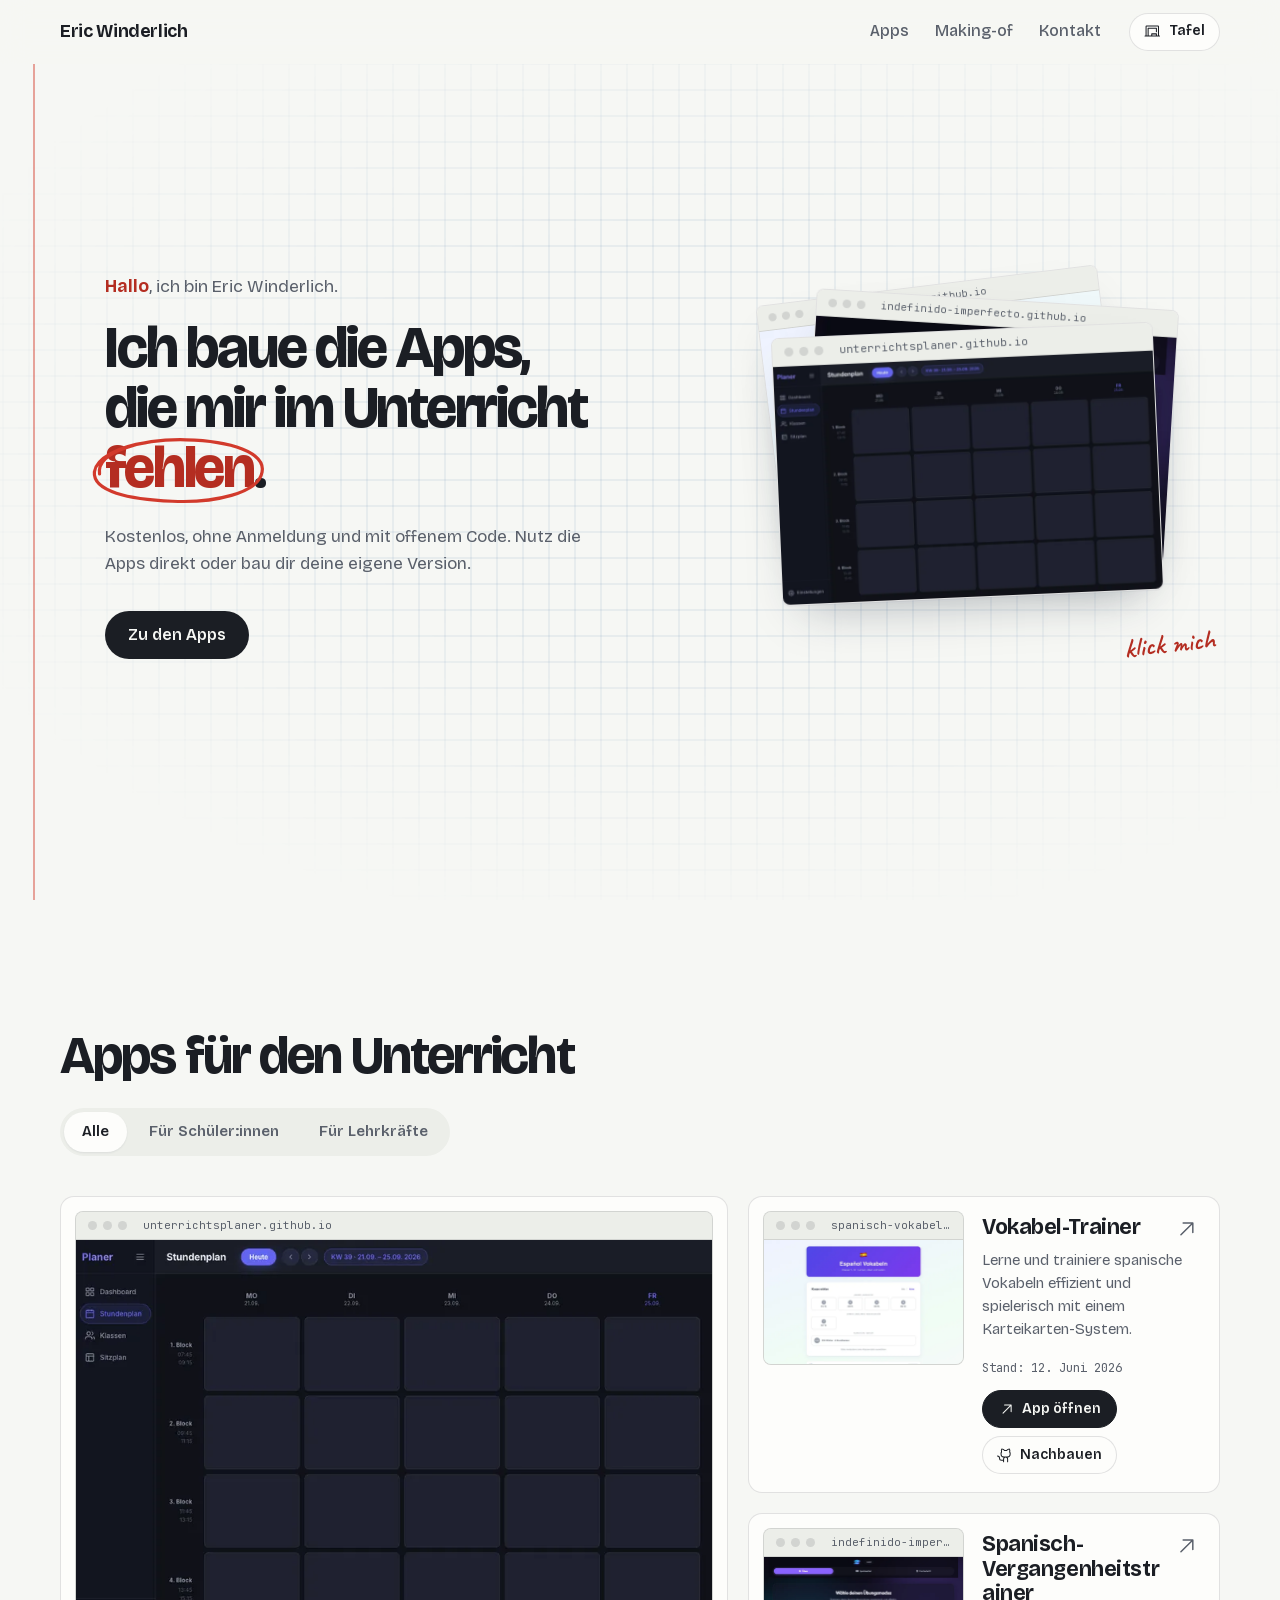
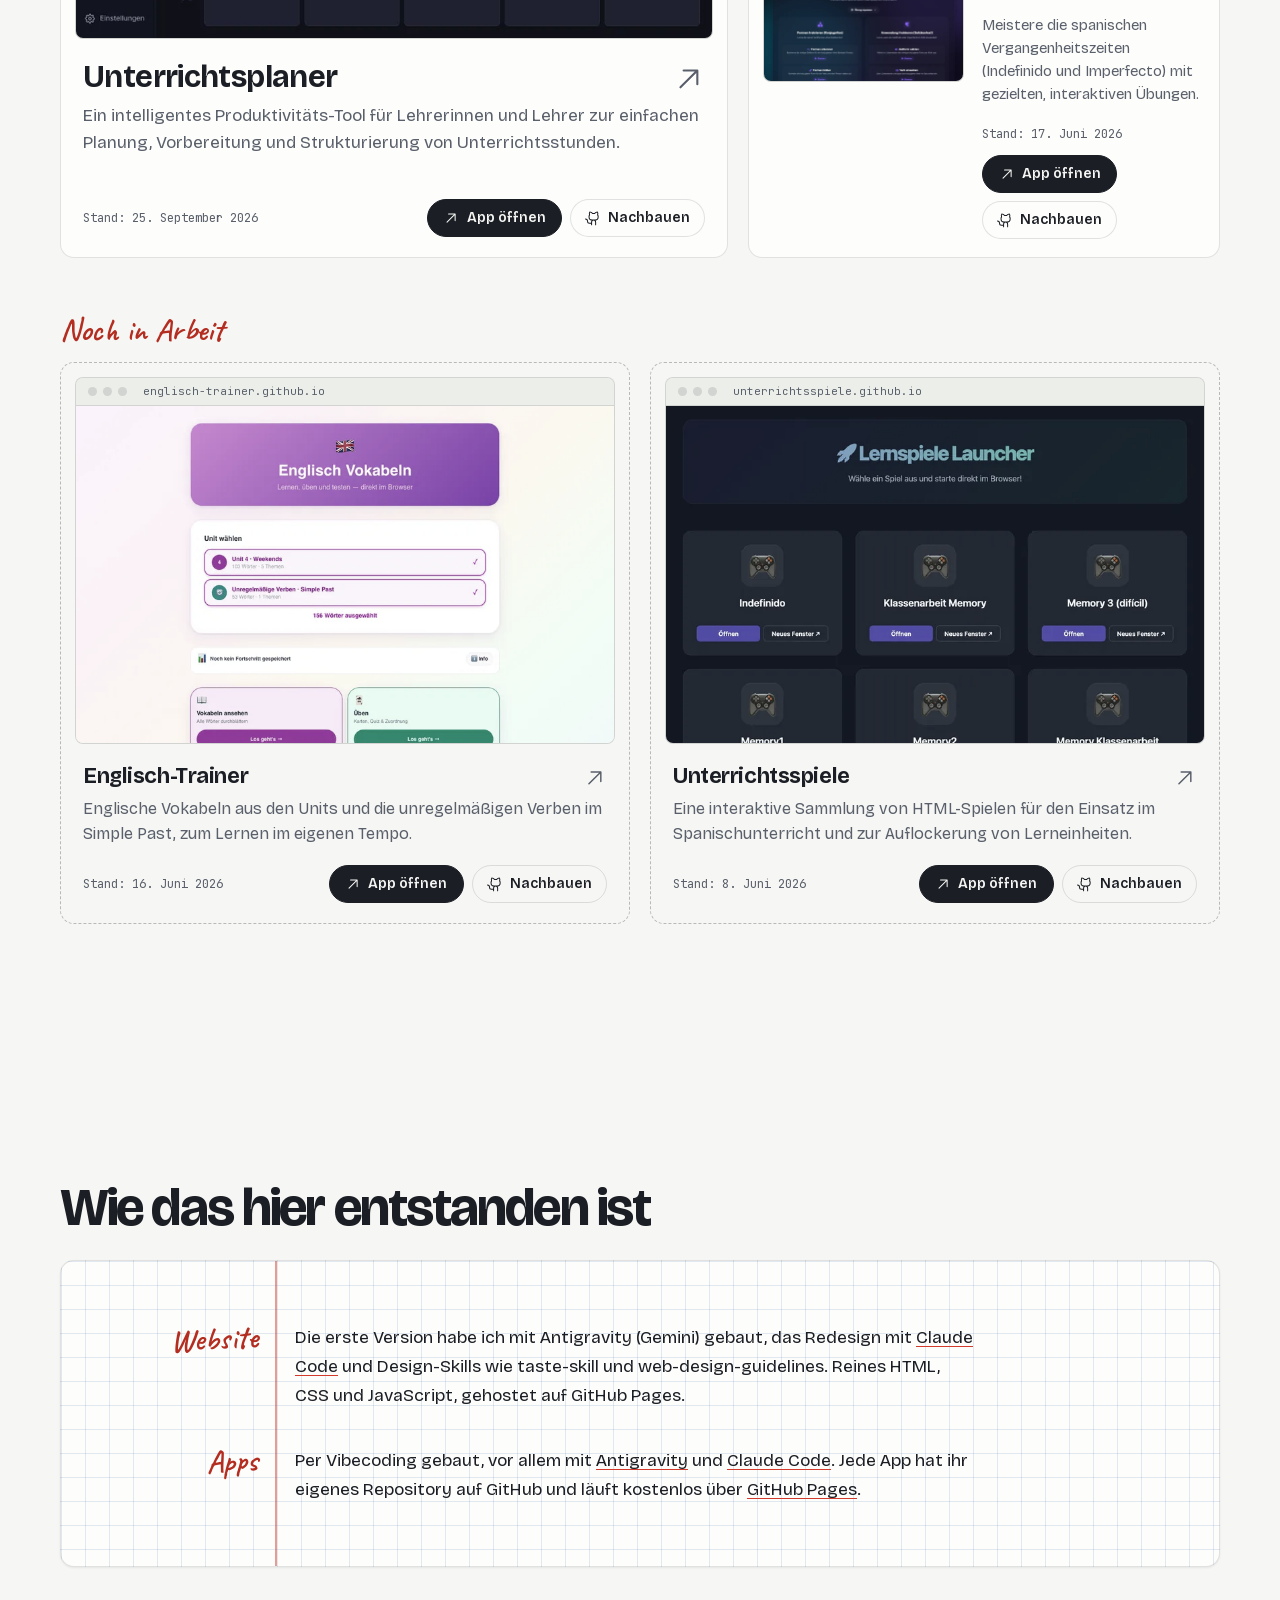
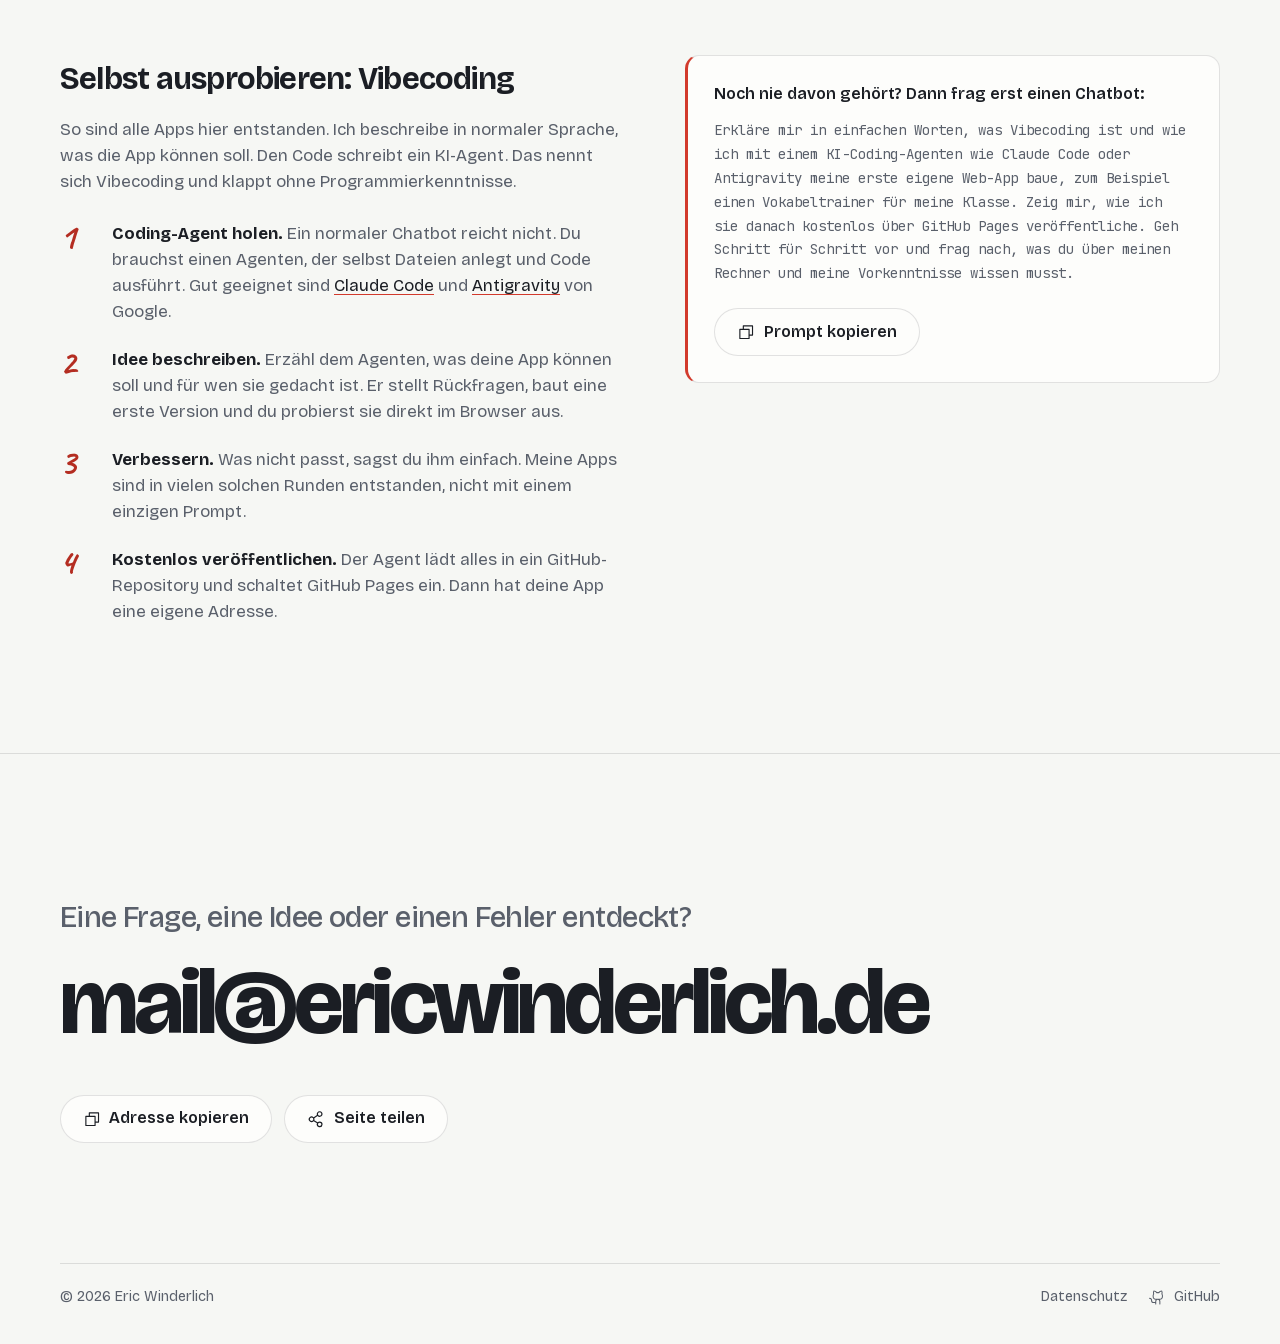
==== commit e67e9514: "Nachbauen: Buttons zentriert, Kacheln unter 1100 px untereinander, Cache-Version erhöht Co-Authored-" ====
--- a/index.html
+++ b/index.html
@@ -15,7 +15,7 @@
 
   <link rel="preload" href="/fonts/bricolage-grotesque.woff2" as="font" type="font/woff2" crossorigin>
   <link rel="stylesheet" href="/fonts/fonts.css">
-  <link rel="stylesheet" href="/style.css?v=51">
+  <link rel="stylesheet" href="/style.css?v=52">
 
   <script>
     // Theme vor dem ersten Rendern setzen, damit nichts aufblitzt
@@ -225,6 +225,6 @@
 
   <div class="toast" id="toast" role="status" aria-live="polite"></div>
 
-  <script src="/app.js?v=51"></script>
+  <script src="/app.js?v=52"></script>
 </body>
 </html>
--- a/style.css
+++ b/style.css
@@ -857,17 +857,23 @@
 
 /* ---------- App-Karten: Aktionen ---------- */
 
+/* Beide Buttons immer exakt gleich breit: zwei gleiche Spalten, Breite richtet sich nach dem breiteren */
 .app-actions {
   position: relative;
   z-index: 2;
-  display: flex;
-  flex-wrap: wrap;
+  display: grid;
+  grid-template-columns: repeat(2, minmax(0, 1fr));
   gap: 8px;
   margin-left: auto;
 }
+/* In den schmalen Seitenkarten übereinander, aber so breit wie überall sonst */
+@media (min-width: 861px) {
+  .slot-side .app-actions { grid-template-columns: minmax(0, 1fr); width: fit-content; margin-left: 0; }
+}
 .app-btn {
   display: inline-flex;
   align-items: center;
+  justify-content: center;
   gap: 7px;
   height: 38px;
   padding: 0 14px;
@@ -1297,6 +1303,8 @@
 }
 .route h3 { margin: 16px 0 8px; font-size: 1.25rem; letter-spacing: -0.015em; }
 .route p { margin: 0 0 18px; color: var(--muted); }
+/* Button zentriert unter dem Text, darf nie breiter als die Kachel werden */
+.route li > .btn, .route .prompt .btn { display: flex; width: fit-content; max-width: 100%; margin-inline: auto; }
 .route .prompt { padding: 18px; border-left-width: 3px; background: var(--bg); }
 .route .prompt-text { font-size: 0.82rem; margin-bottom: 16px; }
 
@@ -1547,6 +1555,12 @@
   .apps .section-title, .making .section-title { text-align: center; }
   .apps .container > .tabs { display: flex; width: fit-content; margin-inline: auto; }
   .wip-heading { text-align: center; }
+  .app-body { text-align: center; }
+  .app-title { justify-content: center; }
+  .app-title .app-arrow { display: none; }
+  .app-desc { margin-inline: auto; }
+  .app-meta { flex-direction: column; justify-content: center; gap: 14px; }
+  .app-actions { margin-inline: auto; }
   .diy h3, .prompt-label, .diy-lead { text-align: center; }
   .diy-lead { margin-inline: auto; }
   .diy .prompt .btn { display: flex; width: fit-content; margin-inline: auto; }
@@ -1598,3 +1612,8 @@
     );
   }
 }
+
+/* Nachbauen-Kacheln: unter 1100 px untereinander, sonst wird die erste zu schmal */
+@media (max-width: 1100px) {
+  .route { grid-template-columns: 1fr; }
+}
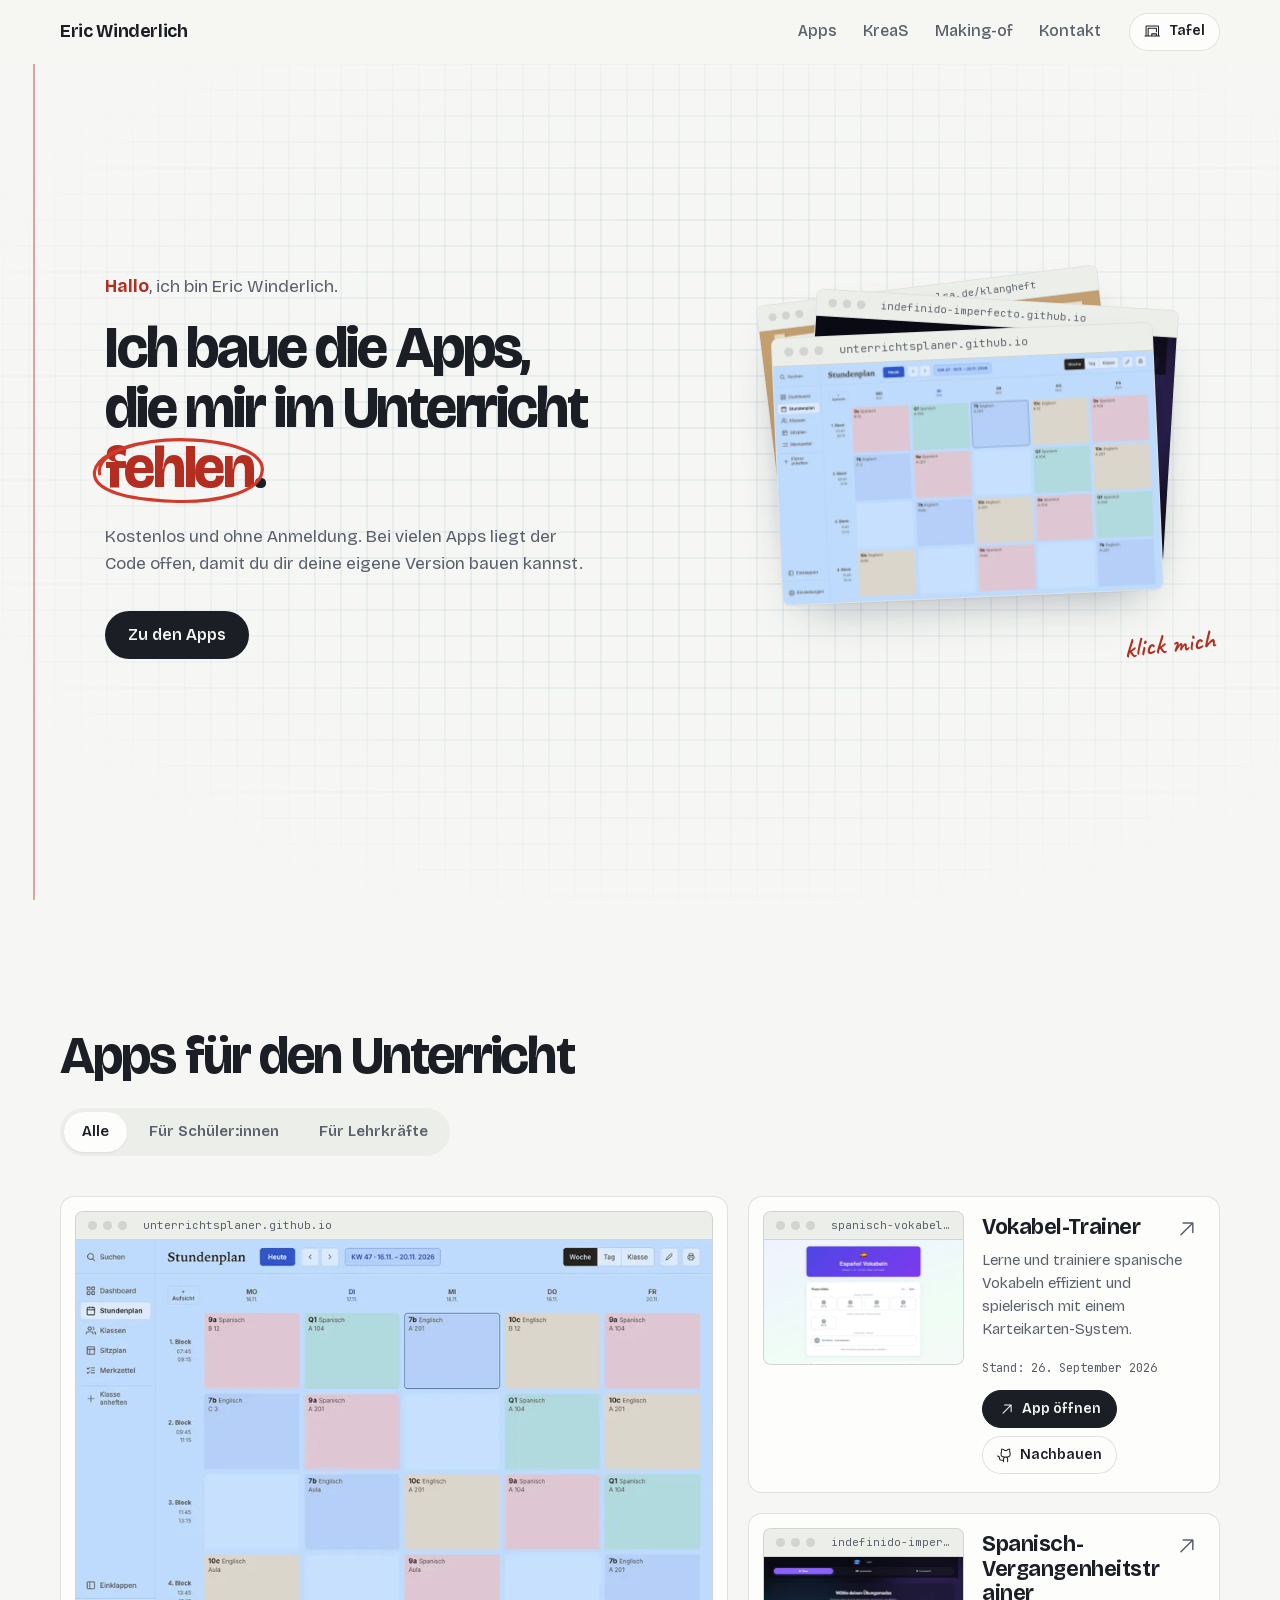
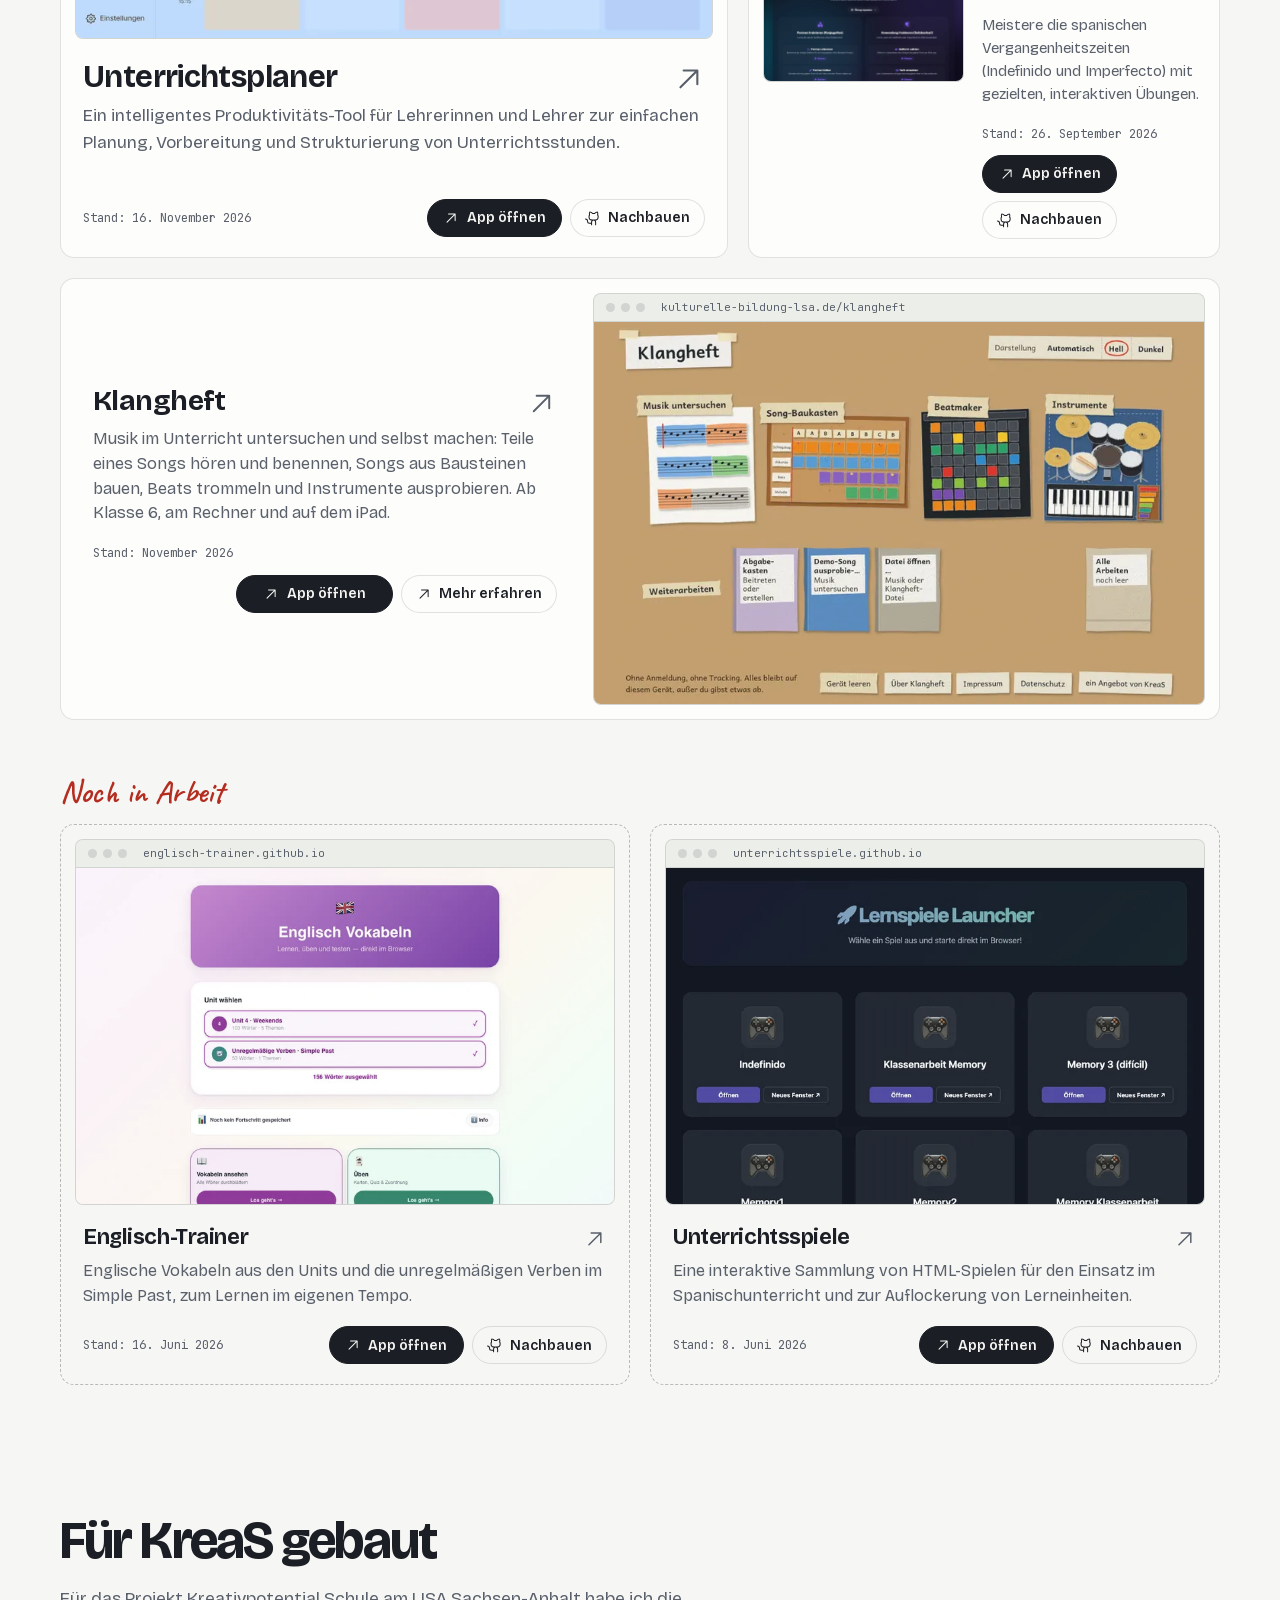
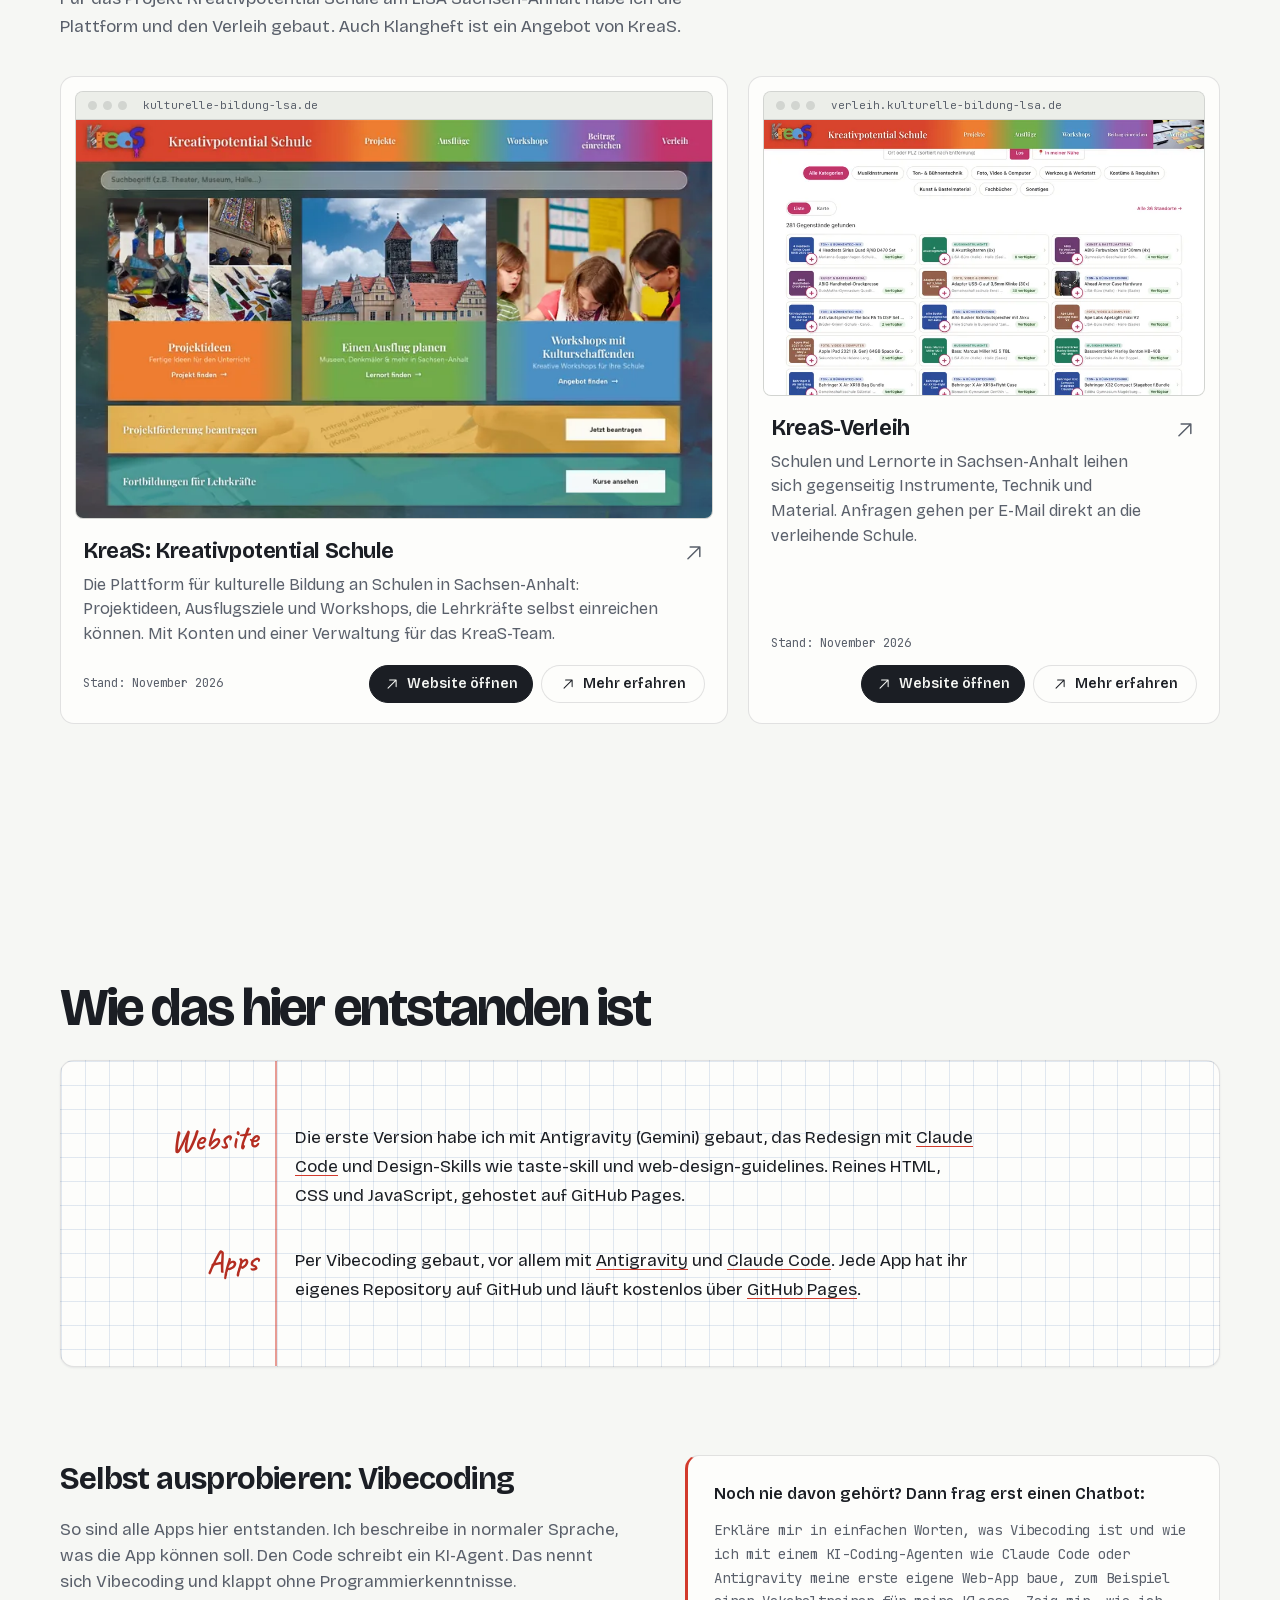
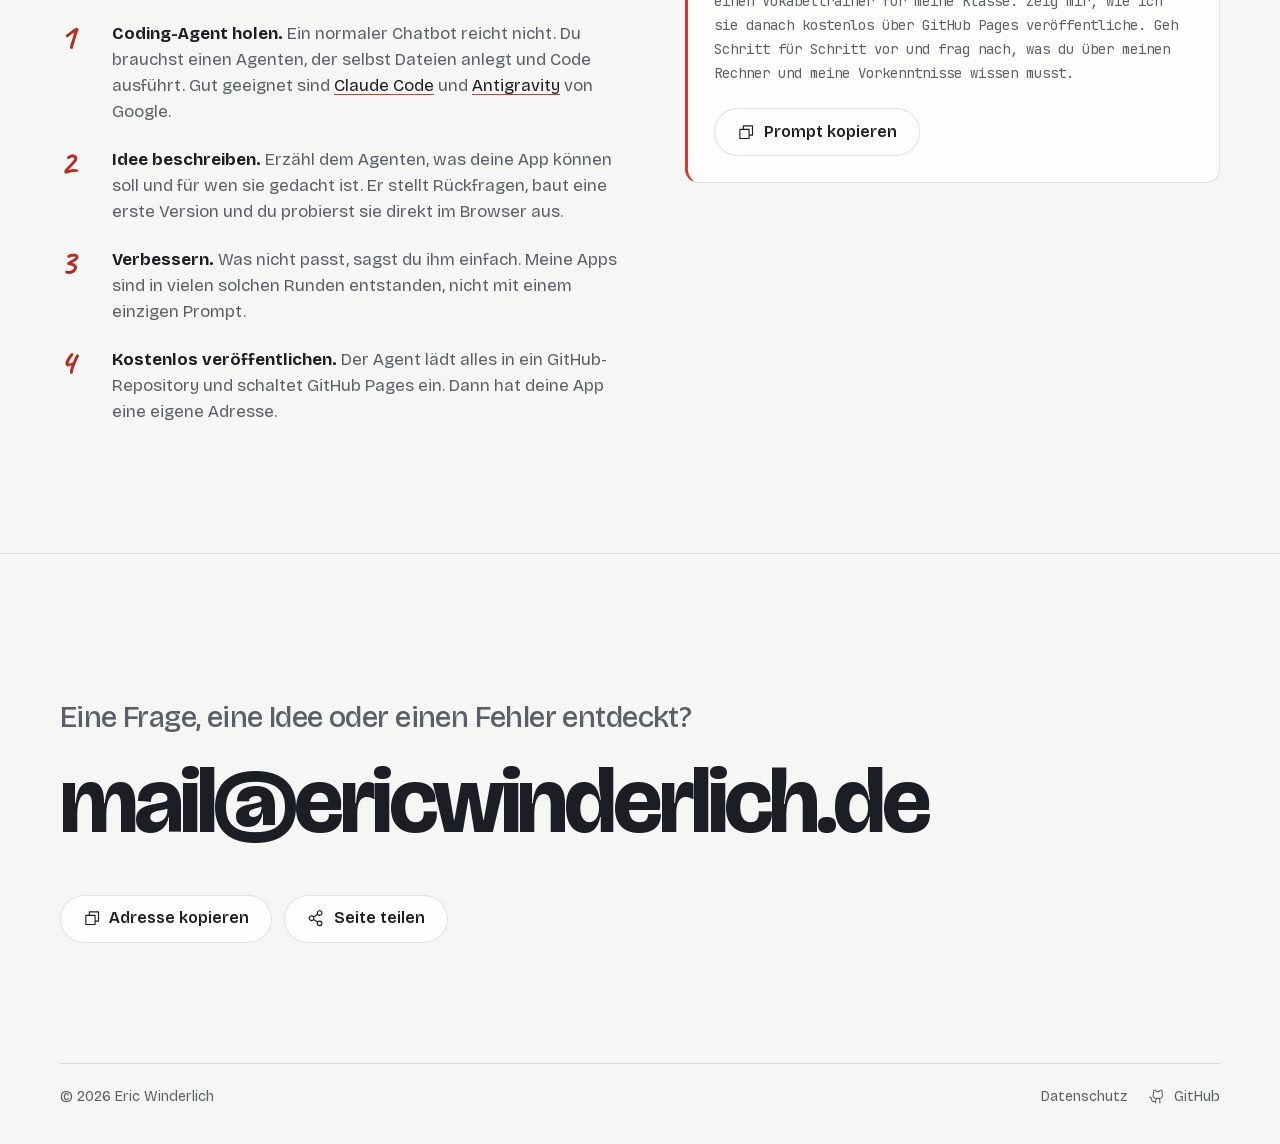
==== commit 30588c27: "Neue Projekte: Klangheft, KreaS und Verleih; Unterrichtsplaner mit neuen Bildern Co-Authored-By: Cla" ====
--- a/index.html
+++ b/index.html
@@ -15,7 +15,7 @@
 
   <link rel="preload" href="/fonts/bricolage-grotesque.woff2" as="font" type="font/woff2" crossorigin>
   <link rel="stylesheet" href="/fonts/fonts.css">
-  <link rel="stylesheet" href="/style.css?v=52">
+  <link rel="stylesheet" href="/style.css?v=53">
 
   <script>
     // Theme vor dem ersten Rendern setzen, damit nichts aufblitzt
@@ -84,6 +84,7 @@
       </a>
       <nav class="nav-links" aria-label="Hauptnavigation">
         <a href="#apps">Apps</a>
+        <a href="#kreas">KreaS</a>
         <a class="nav-optional" href="#making-of">Making-of</a>
         <a href="#kontakt">Kontakt</a>
       </nav>
@@ -110,7 +111,7 @@
             <span class="line"><span>die mir im Unterricht</span></span>
             <span class="line"><span><span class="circled">fehlen<svg class="pen-circle" viewBox="0 0 220 80" preserveAspectRatio="none" aria-hidden="true"><path pathLength="1" d="M18 44 C 14 20, 70 8, 118 9 C 170 10, 210 22, 206 42 C 202 64, 150 74, 102 72 C 52 70, 10 62, 12 42 C 14 28, 40 16, 72 12"/></svg></span>.</span></span>
           </h1>
-          <p class="hero-sub">Kostenlos, ohne Anmeldung und mit offenem Code. Nutz die Apps direkt oder bau dir deine eigene Version.</p>
+          <p class="hero-sub">Kostenlos und ohne Anmeldung. Bei vielen Apps liegt der Code offen, damit du dir deine eigene Version bauen kannst.</p>
           <div class="hero-cta">
             <a class="btn btn-primary" href="#apps">Zu den Apps</a>
           </div>
@@ -127,8 +128,8 @@
               <img src="/img/apps/vergangenheitstrainer-spanisch-800.webp" srcset="/img/apps/vergangenheitstrainer-spanisch-800.webp 800w, /img/apps/vergangenheitstrainer-spanisch.webp 1280w" sizes="(max-width: 960px) 90vw, 560px" width="1280" height="800" alt="Screenshot des Spanisch-Vergangenheitstrainers mit Übungsmodi">
             </span>
             <span class="stack-card" data-pos="2">
-              <span class="frame-bar" aria-hidden="true"><i></i><i></i><i></i><span>spanisch-vokabeln.github.io</span></span>
-              <img src="/img/apps/vokabeltrainer-800.webp" srcset="/img/apps/vokabeltrainer-800.webp 800w, /img/apps/vokabeltrainer.webp 1280w" sizes="(max-width: 960px) 90vw, 560px" width="1280" height="800" alt="Screenshot des Spanisch-Vokabeltrainers mit Auswahl der Klassenstufe">
+              <span class="frame-bar" aria-hidden="true"><i></i><i></i><i></i><span>kulturelle-bildung-lsa.de/klangheft</span></span>
+              <img src="/img/apps/klangheft-800.webp" srcset="/img/apps/klangheft-800.webp 800w, /img/apps/klangheft.webp 1280w" sizes="(max-width: 960px) 90vw, 560px" width="1280" height="800" alt="Screenshot von Klangheft mit den vier Werkzeugen auf dem Korktisch">
             </span>
           </button>
           <p class="stack-note" aria-hidden="true">klick mich</p>
@@ -151,6 +152,15 @@
           <div class="app-card skeleton slot-side"></div>
           <div class="app-card skeleton slot-side"></div>
         </div>
+      </div>
+    </section>
+
+    <!-- KREAS -->
+    <section class="apps kreas" id="kreas" aria-labelledby="kreas-title">
+      <div class="container">
+        <h2 class="section-title reveal" id="kreas-title">Für KreaS gebaut</h2>
+        <p class="section-lead reveal">Für das Projekt Kreativpotential Schule am LISA Sachsen-Anhalt habe ich die Plattform und den Verleih gebaut. Auch Klangheft ist ein Angebot von KreaS.</p>
+        <div class="bento" id="kreas-grid" aria-live="polite"></div>
       </div>
     </section>
 
@@ -225,6 +235,6 @@
 
   <div class="toast" id="toast" role="status" aria-live="polite"></div>
 
-  <script src="/app.js?v=52"></script>
+  <script src="/app.js?v=53"></script>
 </body>
 </html>
--- a/style.css
+++ b/style.css
@@ -1617,3 +1617,14 @@
 @media (max-width: 1100px) {
   .route { grid-template-columns: 1fr; }
 }
+
+/* KreaS-Bereich und Projekte ohne offenen Code */
+.kreas { padding-top: 0; }
+.section-lead { margin: -8px 0 36px; max-width: 58ch; font-size: 1.1rem; color: var(--muted); }
+.detail-partner { margin: 12px 0 0; font-weight: 600; color: var(--red-ink); }
+.privacy-link { margin: 22px 0 0; }
+.privacy-link a { color: var(--ink); font-weight: 600; text-decoration-color: var(--red); text-underline-offset: 3px; }
+@media (max-width: 760px) {
+  .section-lead { text-align: center; margin-inline: auto; }
+  .detail-partner, .privacy-link { text-align: center; }
+}
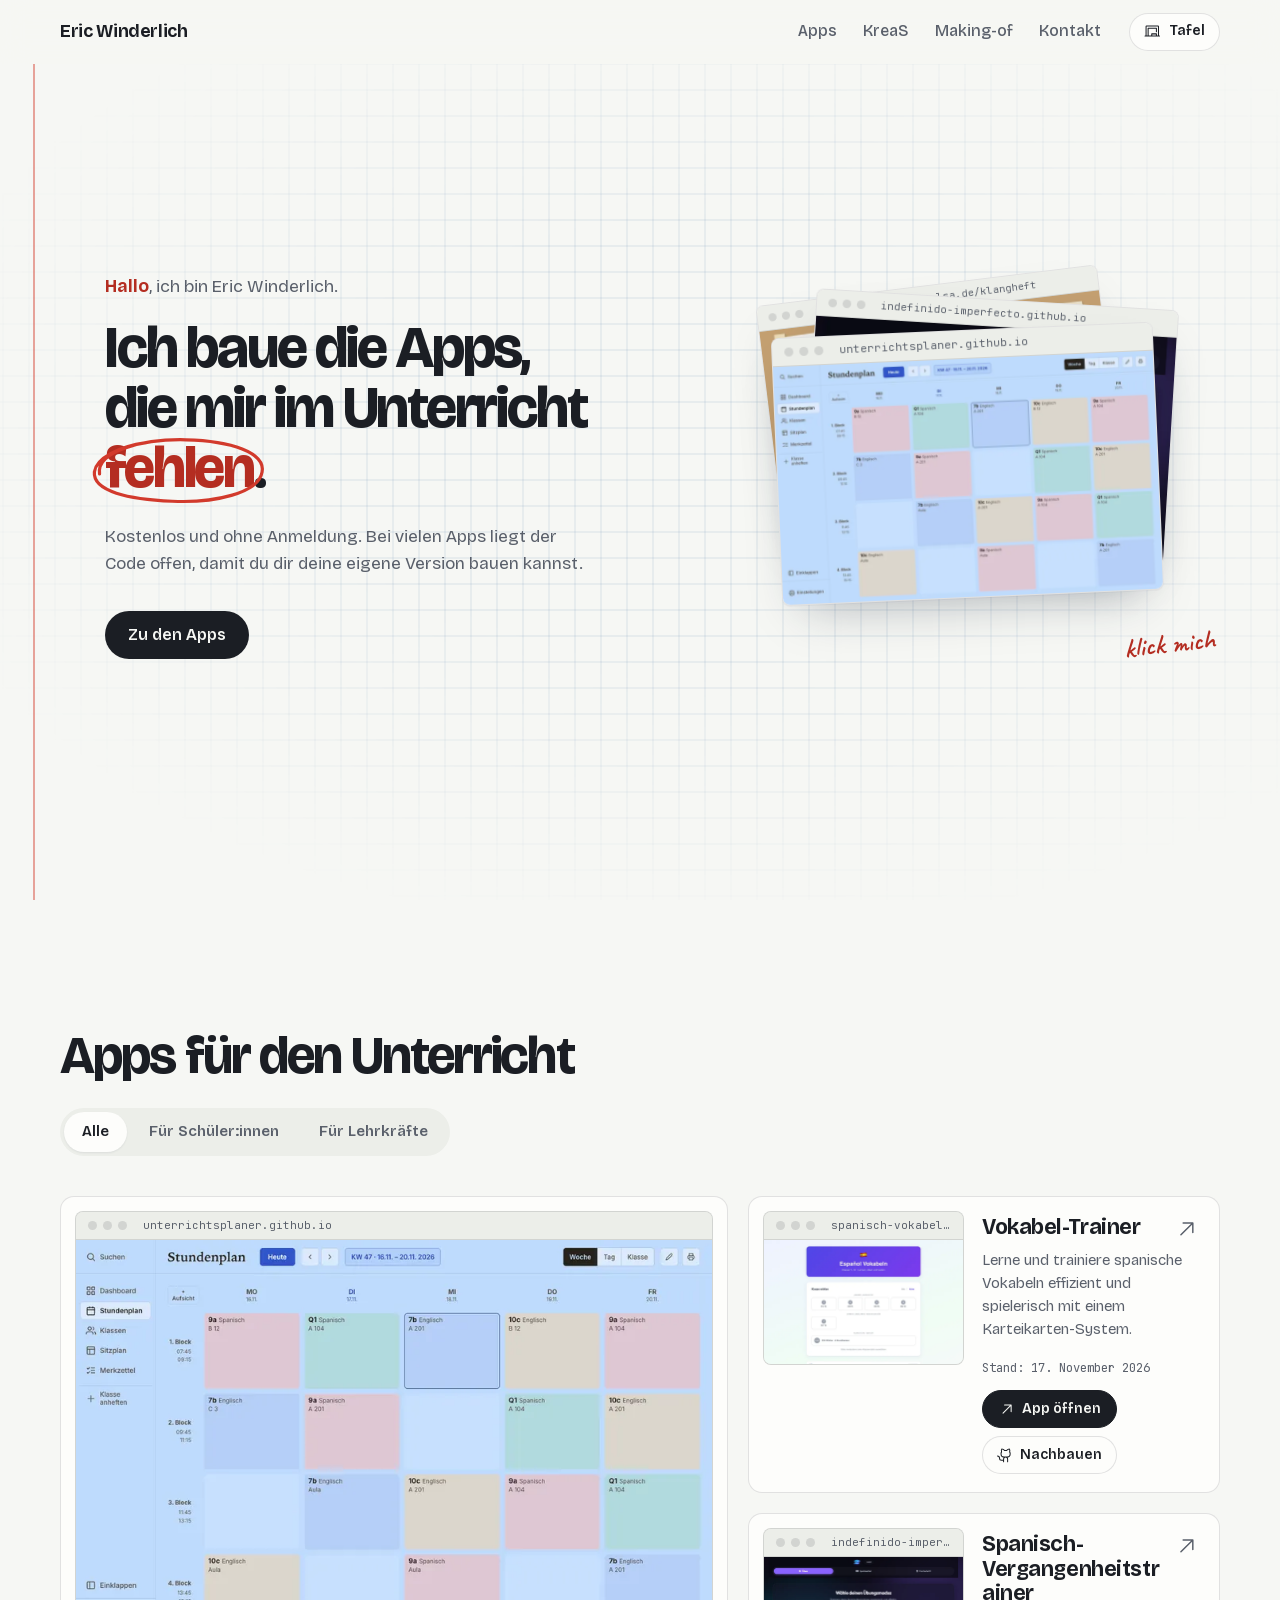
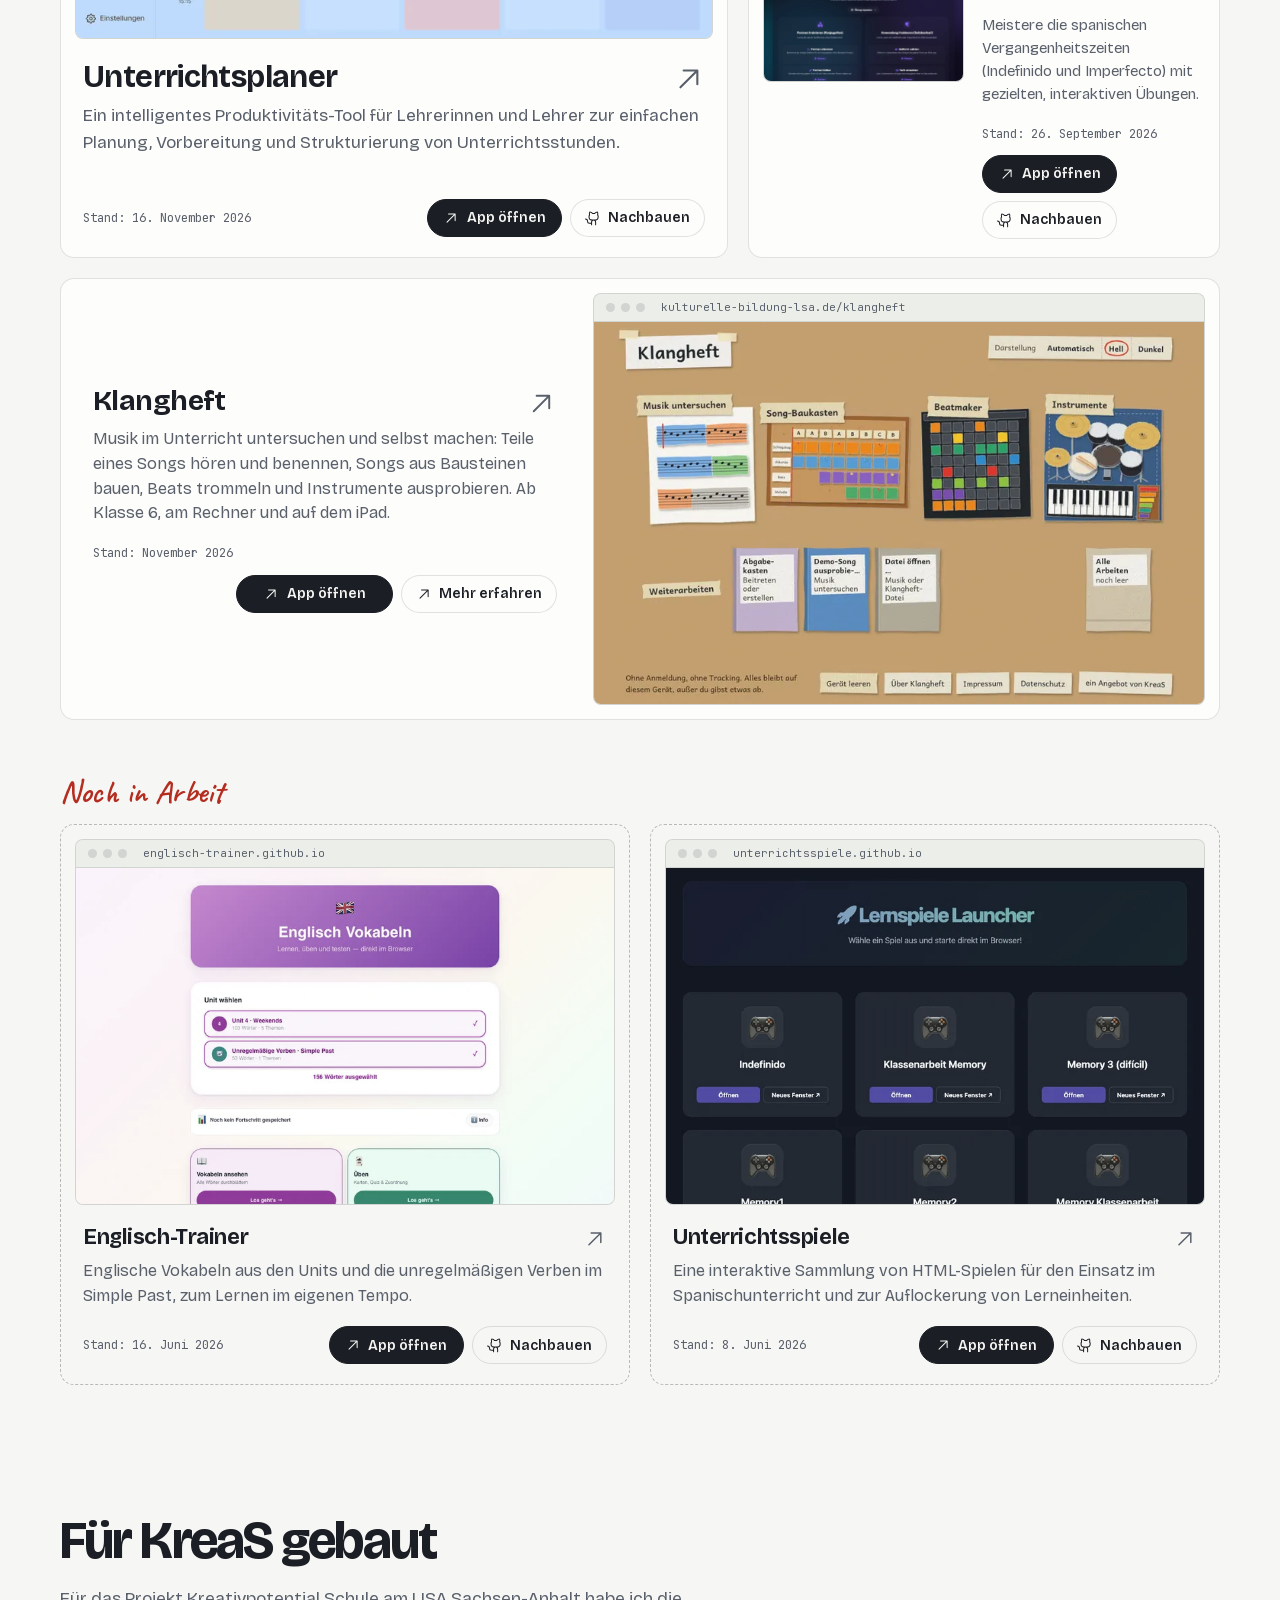
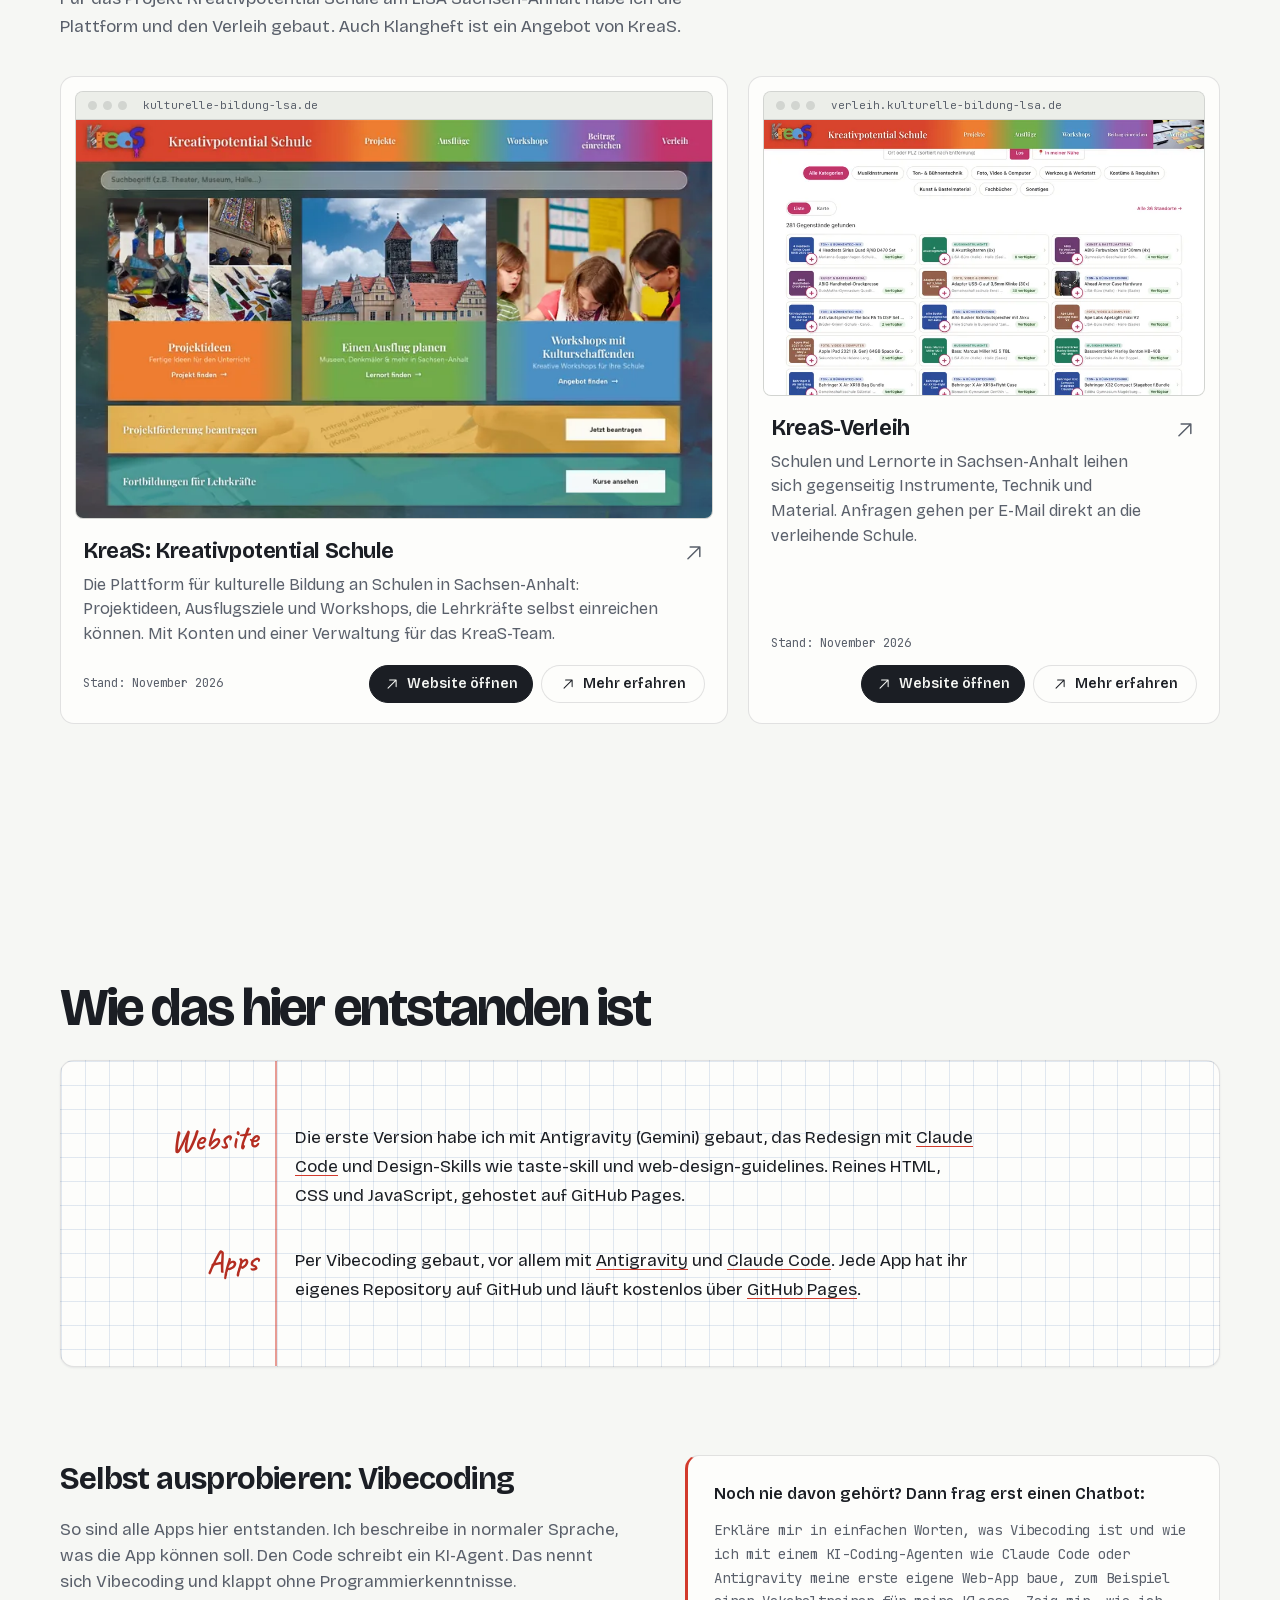
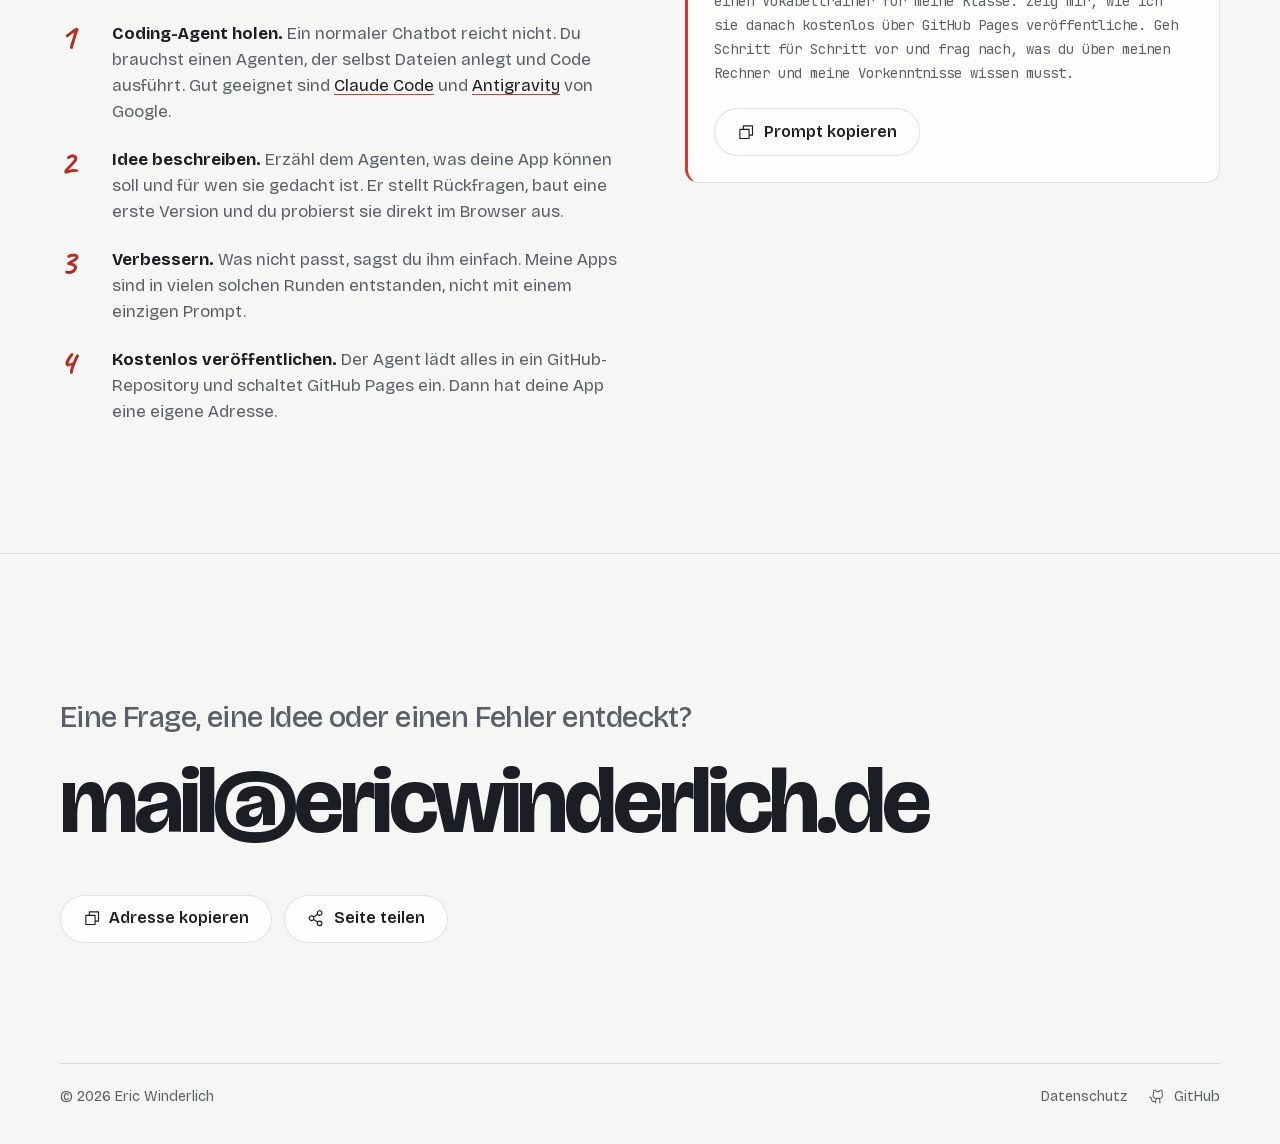
==== commit 8e2fc365: "GoatCounter-Skript selbst hosten: kein fremder Code mehr auf der Domain Co-Authored-By: Claude Opus " ====
--- a/index.html
+++ b/index.html
@@ -15,7 +15,7 @@
 
   <link rel="preload" href="/fonts/bricolage-grotesque.woff2" as="font" type="font/woff2" crossorigin>
   <link rel="stylesheet" href="/fonts/fonts.css">
-  <link rel="stylesheet" href="/style.css?v=53">
+  <link rel="stylesheet" href="/style.css?v=54">
 
   <script>
     // Theme vor dem ersten Rendern setzen, damit nichts aufblitzt
@@ -26,6 +26,8 @@
       if (t === 'light' || t === 'dark') document.documentElement.dataset.theme = t;
     })();
   </script>
+  <!-- Besucherzählung ohne Cookies (GoatCounter), siehe Datenschutz -->
+  <script data-goatcounter="https://winderlich.goatcounter.com/count" async src="/js/count.js?v=1"></script>
 </head>
 <body data-page="home">
 <svg xmlns="http://www.w3.org/2000/svg" style="display:none" aria-hidden="true">
@@ -235,6 +237,6 @@
 
   <div class="toast" id="toast" role="status" aria-live="polite"></div>
 
-  <script src="/app.js?v=53"></script>
+  <script src="/app.js?v=54"></script>
 </body>
 </html>
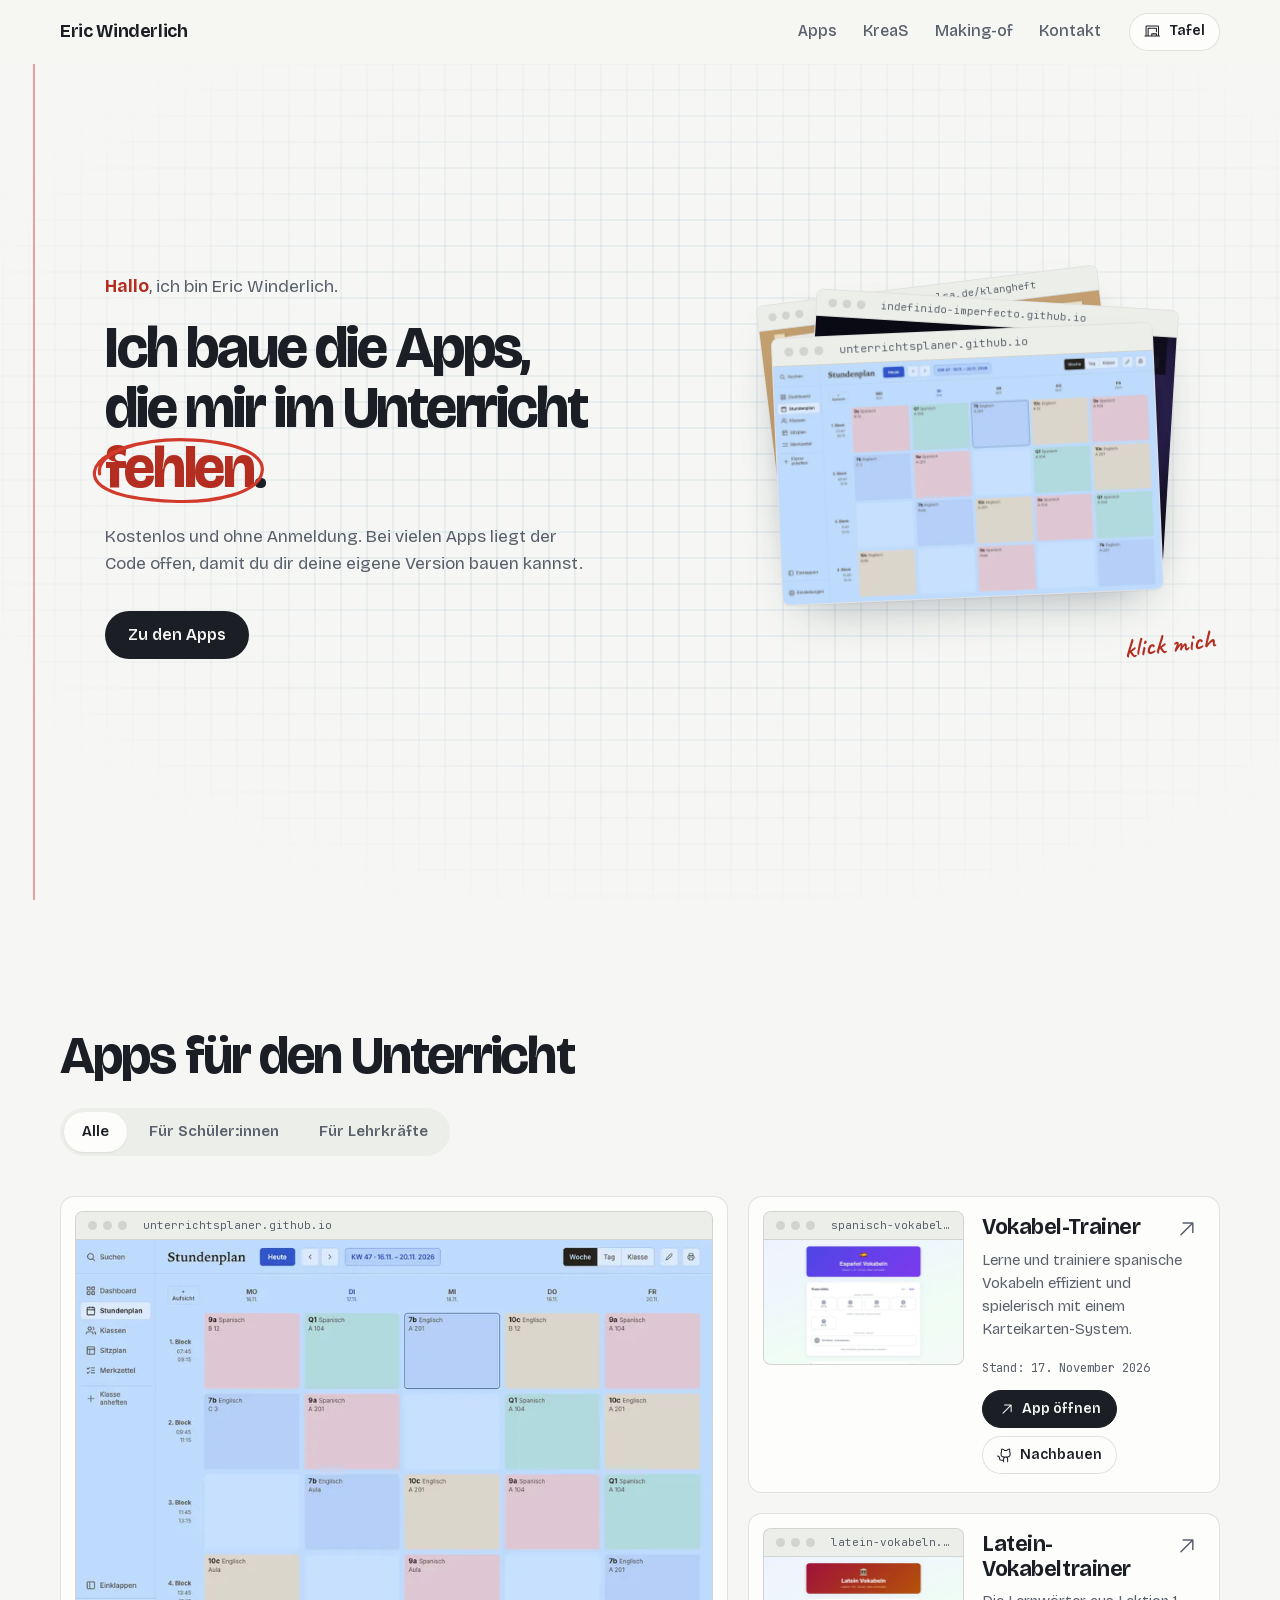
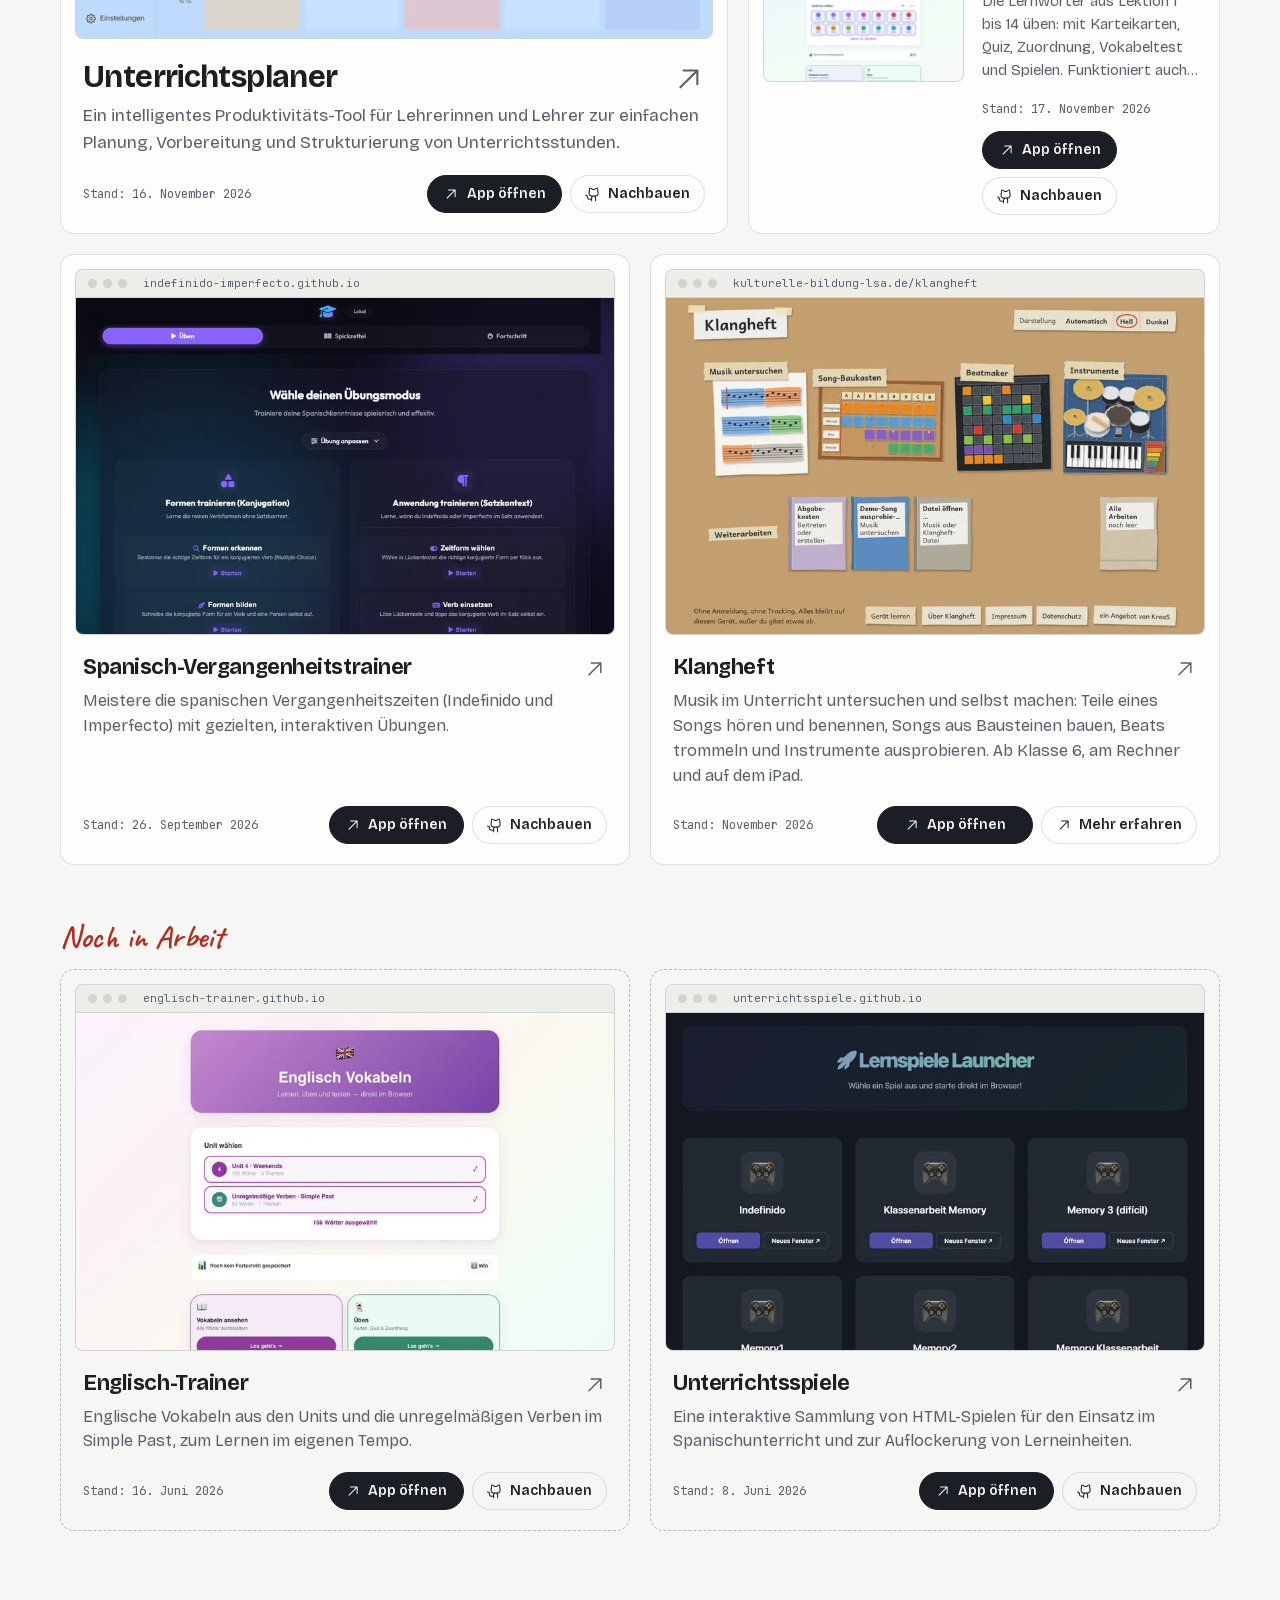
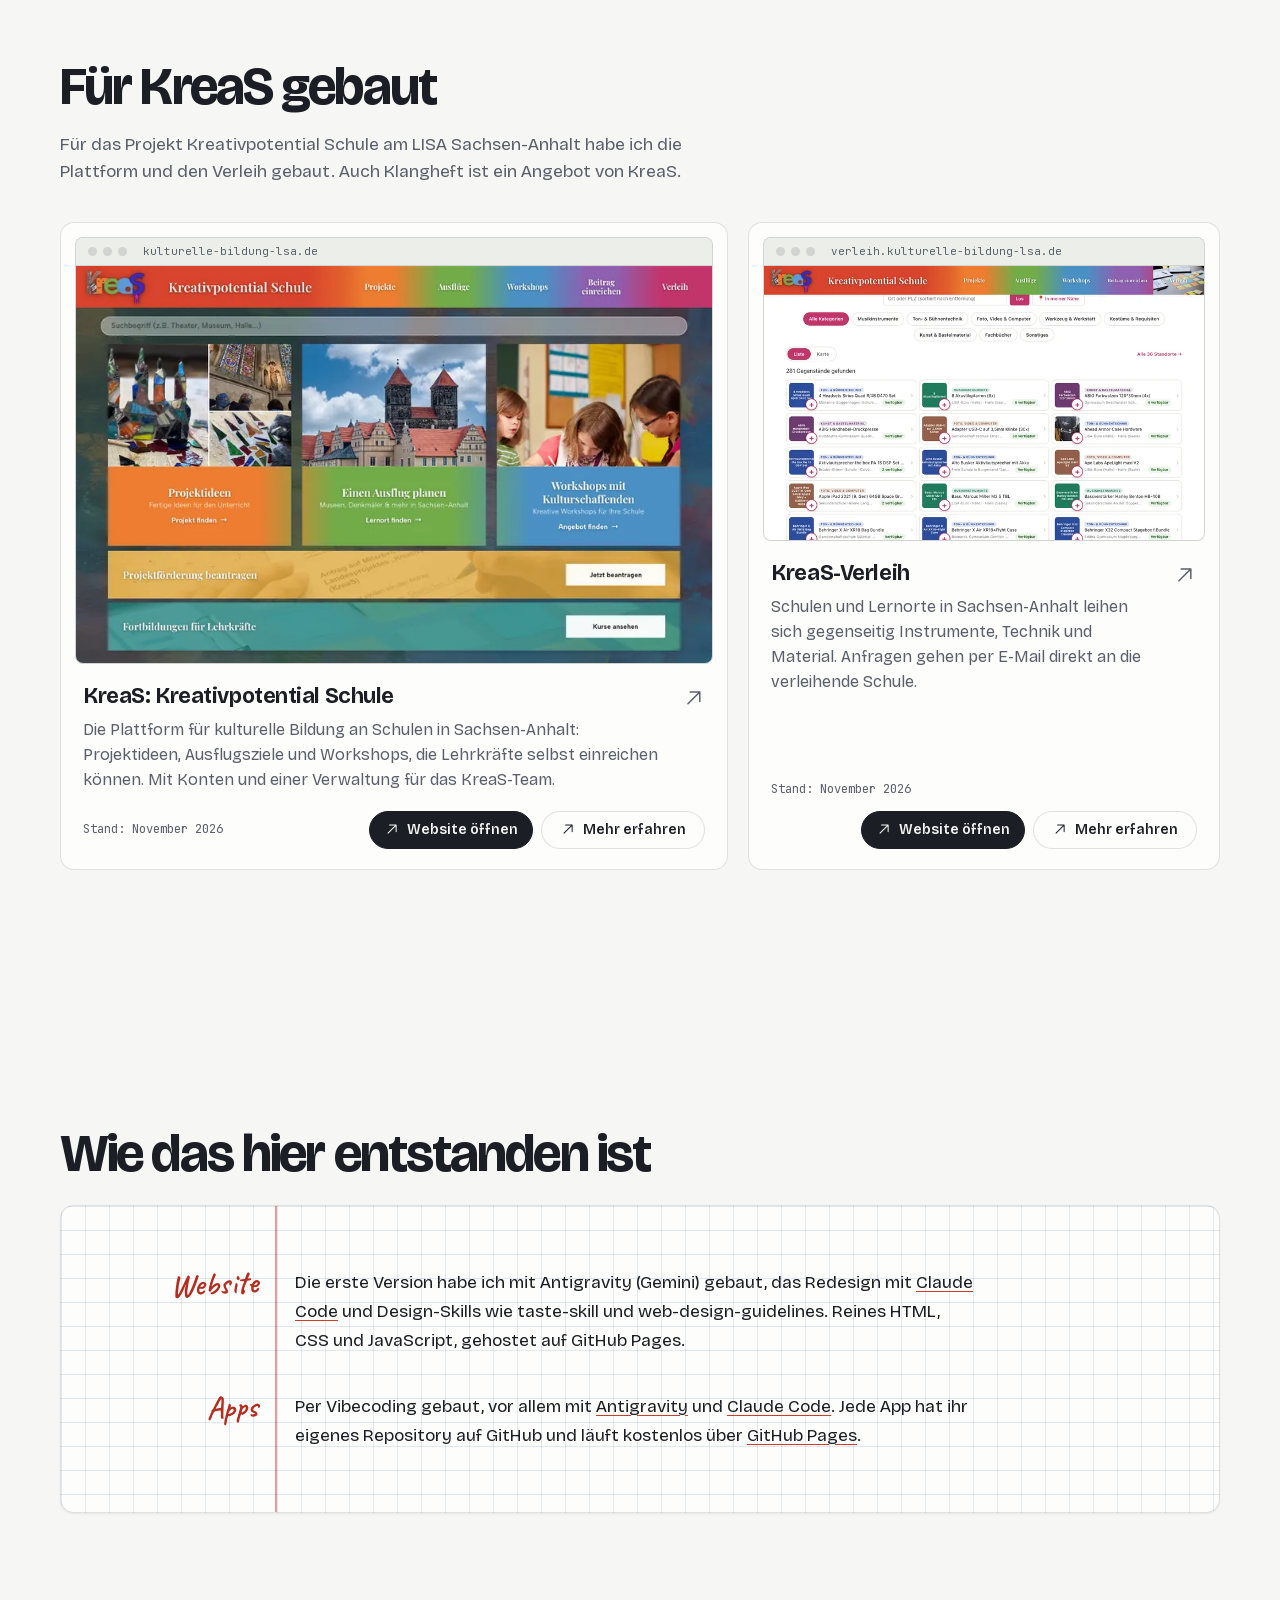
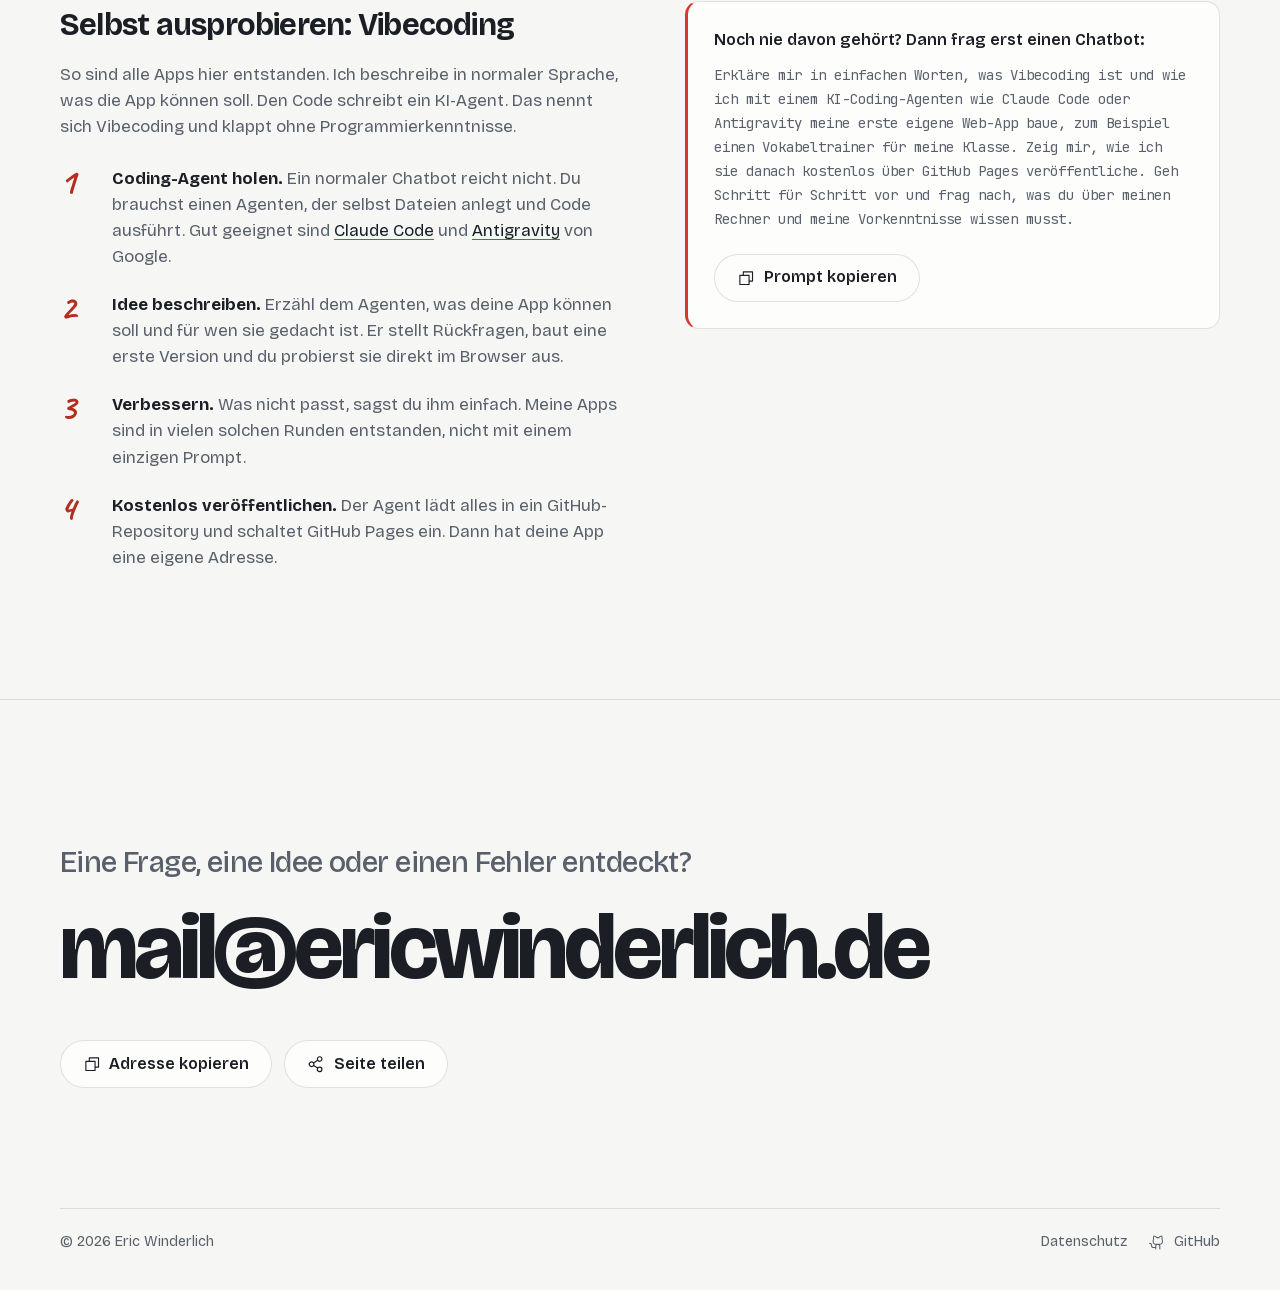
==== commit 4859f39f: "KreaS: Abschnitt „Die Videos“ mit Links zu YouTube Co-Authored-By: Claude Opus 5.5 <noreply@anthropi" ====
--- a/index.html
+++ b/index.html
@@ -15,7 +15,7 @@
 
   <link rel="preload" href="/fonts/bricolage-grotesque.woff2" as="font" type="font/woff2" crossorigin>
   <link rel="stylesheet" href="/fonts/fonts.css">
-  <link rel="stylesheet" href="/style.css?v=54">
+  <link rel="stylesheet" href="/style.css?v=55">
 
   <script>
     // Theme vor dem ersten Rendern setzen, damit nichts aufblitzt
@@ -237,6 +237,6 @@
 
   <div class="toast" id="toast" role="status" aria-live="polite"></div>
 
-  <script src="/app.js?v=54"></script>
+  <script src="/app.js?v=55"></script>
 </body>
 </html>
--- a/style.css
+++ b/style.css
@@ -1628,3 +1628,25 @@
   .section-lead { text-align: center; margin-inline: auto; }
   .detail-partner, .privacy-link { text-align: center; }
 }
+
+/* Videos auf Projektseiten: nur Verlinkung zu YouTube, Vorschaubilder liegen lokal */
+.videos { display: grid; grid-template-columns: repeat(2, minmax(0, 1fr)); gap: 24px; margin-top: 32px; }
+.video-card { display: grid; gap: 14px; text-decoration: none; color: inherit; }
+.video-thumb { position: relative; display: block; border-radius: var(--radius-frame); overflow: hidden; border: 1px solid var(--line); box-shadow: var(--shadow); background: var(--surface-2); }
+.video-thumb img { width: 100%; height: auto; transition: transform 0.8s var(--ease); }
+.video-card:hover .video-thumb img { transform: scale(1.02); }
+.video-play { position: absolute; left: 50%; top: 50%; display: grid; place-items: center; width: 76px; height: 76px; margin: -38px 0 0 -38px; border-radius: 50%; background: var(--red); color: var(--on-red); box-shadow: 0 12px 30px -8px rgba(0, 0, 0, 0.45); transition: transform 0.35s var(--ease); }
+.video-play .icon { width: 30px; height: 30px; margin-left: 4px; }
+.video-card:hover .video-play { transform: scale(1.08); }
+.video-text { display: grid; gap: 6px; }
+.video-text strong { font-size: 1.3rem; letter-spacing: -0.015em; }
+.video-text > span { color: var(--muted); }
+.video-yt { display: inline-flex; align-items: center; gap: 6px; font-weight: 600; color: var(--ink) !important; }
+.video-yt .icon { width: 1em; height: 1em; }
+.video-card:hover .video-yt { color: var(--red-ink) !important; }
+.video-credit { margin: 24px 0 0; font-weight: 600; color: var(--red-ink); }
+@media (max-width: 760px) {
+  .videos { grid-template-columns: 1fr; }
+  .video-text, .video-credit { text-align: center; }
+  .video-yt { justify-content: center; }
+}
